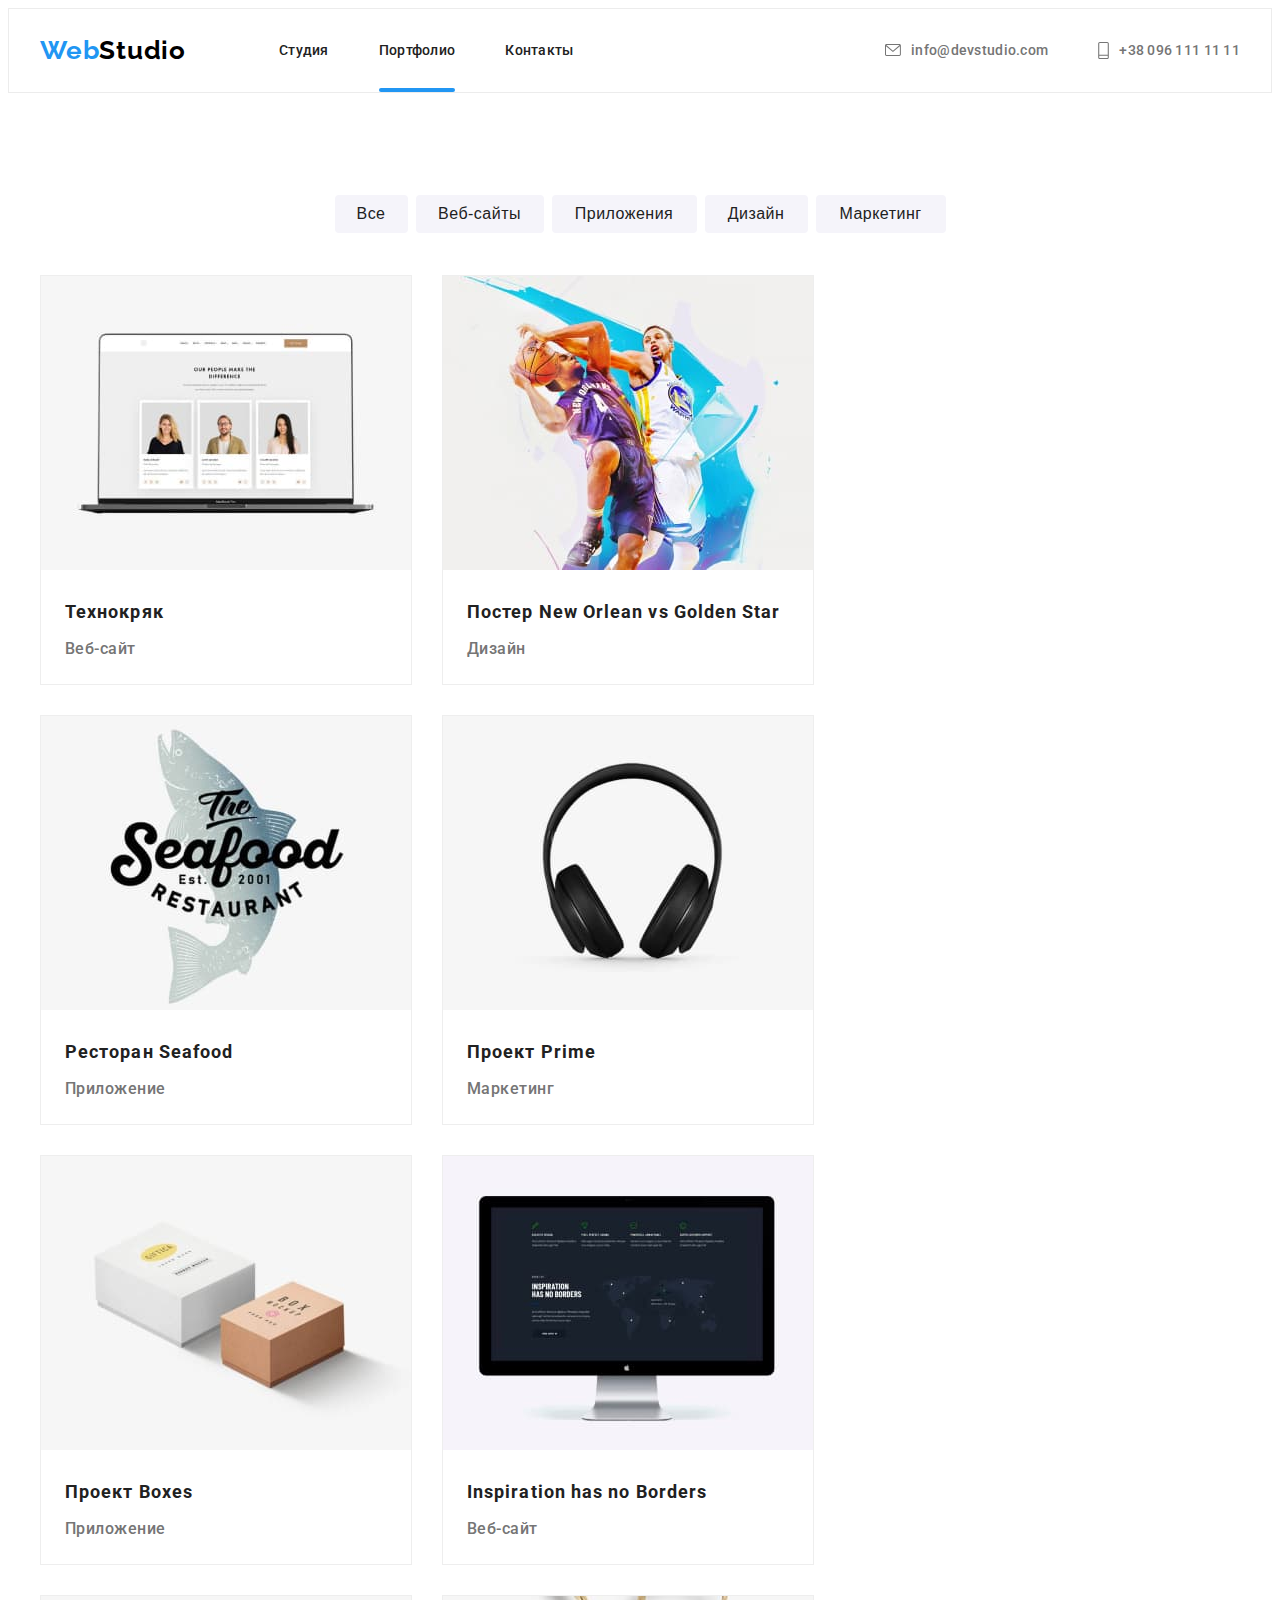
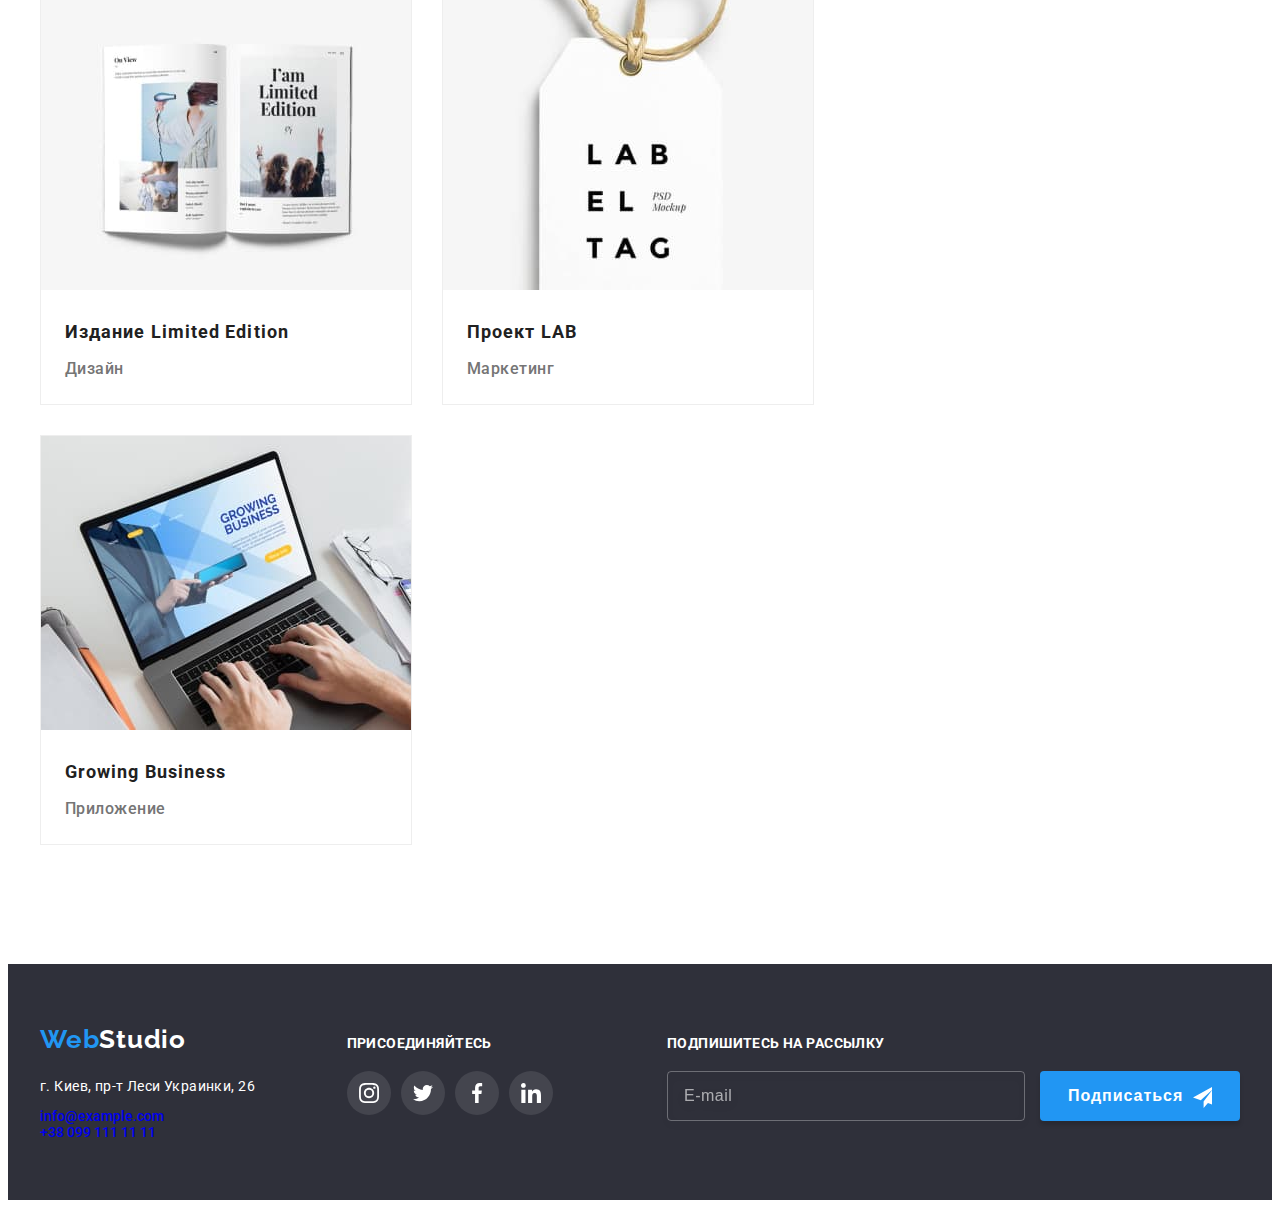
==== portfolio.html @ 8c7e330e "hhh" ====
<!DOCTYPE html>
<html lang="ru">
    <head>
        <meta charset="UTF-8">
        <meta name="viewport" content="width=device-width, initial-scale=1.0">
        <title>Портфолио</title>
        <link 
            rel="stylesheet" 
            href="https://cdnjs.cloudflare.com/ajax/libs/modern-normalize/1.0.0/modern-normalize.min.css" 
            integrity="sha512-ISS7cAi1PEhQ8jnbJpJZMd29NlhNj4AWYyLOSp2CE/CsHxTCu+r+t0D2yoJudVrd0/8fTVPUVDzY5Tvli75u/g==" 
            crossorigin="anonymous" 
        />
        <link 
            href="https://fonts.googleapis.com/css2?family=Raleway:wght@700&family=Roboto:wght@400;500;700;900&display=swap" 
            rel="stylesheet"
        />  
        <link rel="stylesheet" href="./css/main.min.css"/>
    </head>
    <body>
        
    <!-- site header -->
    <header class="header header-portfolio">
        <div class="container">
            <a class="webstudio-logo-header" href="#"
                >Web<span class="webstudio-black">Studio</span></a
            >
            <nav class="menu">
                <ul class="list-studio-menu list-no-style">
                    <li>
                        <a  href="./index.html"
                            >Студия</a
                        >
                        
                    </li>
                    <li>
                        <a class="link-portfolio" href="./portfolio.html"
                            >Портфолио</a
                        >
                    </li>
                    <li>
                        <a href="#"
                            >Контакты</a
                        >
                    </li>
                </ul>
            </nav>
            <ul class="list-studio-contacts list-no-style">
                <li class="studio-contacts-item">
                    <a 
                        class="studio-contacts-link contacts-mail" 
                        href="malito:info@devstudio.com"
                    >
                        <svg class="studio-contacts-icon-mail">
                            <use href="./images/sprite.svg#mail"></use>
                        </svg>
                        info@devstudio.com</a
                    >
                </li>
                <li class="studio-contacts-item">
                    <a 
                        class="studio-contacts-link contacts-phone" 
                        href="tel:+380961111111"
                    >
                        <svg class="studio-contacts-icon-phone">
                            <use href="./images/sprite.svg#phone"></use>
                        </svg>
                        +38 096 111 11 11</a
                    >
                </li>
            </ul>
    </div>
    </header>
        <!-- portfolio-->
    <main class="portfolio">
        <div class="container">
        <!-- button -->
            <section class="btn-portfolio">
                <ul class="list-no-style">
                    <li>
                        <button 
                            class="btn-menu btn-menu-all"  
                            type="button"
                        > 
                            Все
                        </button>
                    </li>
                    <li>
                        <button 
                            class="btn-menu btn-menu-site"  
                            type="button"
                        >  
                            Веб-сайты
                        </button>
                    </li>
                    <li>
                        <button 
                            class="btn-menu btn-menu-app"  
                            type="button"
                        >
                            Приложения
                        </button>
                    </li>
                    <li>
                        <button 
                            class="btn-menu btn-menu-design"  
                            type="button"
                        >
                            Дизайн
                        </button>
                    </li>
                    <li>
                        <button 
                            class="btn-menu btn-menu-marketing"  
                            type="button"
                        >
                            Маркетинг
                        </button>
                    </li>
                </ul>
            </section>
        <!-- / button  -->
        <!-- menu -->
            <section class="menu-portfolio">
            <div class="container-card ">
                <ul class="menu-list-portfolio list-no-style">
                    <li class="box-portfolio">
                        <a class="box-portfolio-link" href="#">
                            <div class="portfolio-thumb">
                                <img 
                                    src="./images/images-page-2/technokryak.jpg" 
                                    alt="Технокряк"
                                    width="370"
                                    height="294"
                                />
                                <div class="portfolio-info-thumb">
                                    <p>
                                    Технокряк это современная площадка распространения 
                                    коронавируса. Компании используют эту платформу 
                                    для цифрового шпионажа и атак на защищённые сервера 
                                    конкурентов.
                                    </p>
                                </div>
                            </div>
                            <div class="portfolio-text-card">
                                <h2>Технокряк</h2> 
                                <p>Веб-сайт</p>
                            </div>
                        </a>
                    </li>
                    <li class="box-portfolio">
                        <a class="box-portfolio-link" href="#">
                            <div class="portfolio-thumb">
                                <img 
                                    src="./images/images-page-2/Постер-New-Orlean-vs-Golden-Star.jpg" 
                                    alt="Постер New Orlean vs Golden Star"
                                    width="370"
                                    height="294"
                                />
                                <div class="portfolio-info-thumb">
                                    Технокряк это современная площадка распространения 
                                    коронавируса. Компании используют эту платформу 
                                    для цифрового шпионажа и атак на защищённые сервера 
                                    конкурентов.
                                </div>
                            </div>
                            <div class="portfolio-text-card">
                                    <h2>Постер New Orlean vs Golden Star</h2> 
                                    <p>Дизайн</p>
                            </div>
                        </a>
                    </li>
                    <li class="box-portfolio">
                        <a class="box-portfolio-link" href="#">
                            <div class="portfolio-thumb">
                                <img 
                                    src="./images/images-page-2/Ресторан-Seafood.jpg" 
                                    alt="Ресторан Seafood"
                                    width="370"
                                    height="294"
                                />
                                <div class="portfolio-info-thumb">
                                    Технокряк это современная площадка распространения 
                                    коронавируса. Компании используют эту платформу 
                                    для цифрового шпионажа и атак на защищённые сервера 
                                    конкурентов.
                                </div>
                            </div>       
                            <div class="portfolio-text-card">
                                <h2>Ресторан Seafood</h2>    
                                <p>Приложение</p>
                            </div>
                        </a>
                    </li>
                    <li class="box-portfolio">
                        <a class="box-portfolio-link" href="#">
                            <div class="portfolio-thumb">
                                <img 
                                    src="./images/images-page-2/Проект-Prime.jpg" 
                                    alt="Проект Prime"
                                    width="370"
                                    height="294"
                                />
                                <div class="portfolio-info-thumb">
                                    Технокряк это современная площадка распространения 
                                    коронавируса. Компании используют эту платформу 
                                    для цифрового шпионажа и атак на защищённые сервера 
                                    конкурентов.
                                </div>
                            </div>
                            <div class="portfolio-text-card">
                                <h2>Проект Prime</h2>    
                                <p>Маркетинг</p>
                            </div>
                        </a>
                    </li>
                    <li class="box-portfolio">
                        <a class="box-portfolio-link" href="#">
                            <div class="portfolio-thumb">
                                <img 
                                    src="./images/images-page-2/Проект-Boxes.jpg" 
                                    alt="Проект Boxes"
                                    width="370"
                                    height="294"
                                />
                                <div class="portfolio-info-thumb">
                                    Технокряк это современная площадка распространения 
                                    коронавируса. Компании используют эту платформу 
                                    для цифрового шпионажа и атак на защищённые сервера 
                                    конкурентов.
                                </div>
                            </div>
                            <div class="portfolio-text-card">
                                <h2>Проект Boxes</h2>   
                                <p>Приложение</p>
                            </div>
                        </a>
                    </li>
                    <li class="box-portfolio">
                        <a class="box-portfolio-link" href="#">
                            <div class="portfolio-thumb">
                                <img 
                                    src="./images/images-page-2/Inspiration-has-no-Borders.jpg" 
                                    alt="Inspiration has no Borders"
                                    width="370"
                                    height="294"
                                />
                                <div class="portfolio-info-thumb">
                                    Технокряк это современная площадка распространения 
                                    коронавируса. Компании используют эту платформу 
                                    для цифрового шпионажа и атак на защищённые сервера 
                                    конкурентов.
                                </div>
                            </div>
                            <div class="portfolio-text-card">
                                <h2>Inspiration has no Borders</h2>  
                                <p>Веб-сайт</p>
                            </div>
                        </a>
                    </li>
                    <li class="box-portfolio">
                        <a class="box-portfolio-link" href="#">
                            <div class="portfolio-thumb">
                                <img 
                                    src="./images/images-page-2/Издание-Limited-Edition.jpg" 
                                    alt="Издание Limited Edition"
                                    width="370"
                                    height="294"
                                />
                                <div class="portfolio-info-thumb">
                                    Технокряк это современная площадка распространения 
                                    коронавируса. Компании используют эту платформу 
                                    для цифрового шпионажа и атак на защищённые сервера 
                                    конкурентов.
                                </div>
                            </div>
                            <div class="portfolio-text-card">
                                <h2>Издание Limited Edition</h2>   
                                <p>Дизайн</p>
                            </div>
                        </a>
                    </li>
                    <li class="box-portfolio">
                        <a class="box-portfolio-link" href="#">
                            <div class="portfolio-thumb">
                                <img 
                                    src="./images/images-page-2/Проект-LAB.jpg" 
                                    alt="Проект LAB"
                                    width="370"
                                    height="294"
                                />
                                <div class="portfolio-info-thumb">
                                    Технокряк это современная площадка распространения 
                                    коронавируса. Компании используют эту платформу 
                                    для цифрового шпионажа и атак на защищённые сервера 
                                    конкурентов.
                                </div>
                            </div>
                            <div class="portfolio-text-card">
                                <h2>Проект LAB</h2>    
                                <p>Маркетинг</p>
                            </div>
                        </a>
                    </li>
                    <li class="box-portfolio">
                        <a class="box-portfolio-link" href="#">
                            <div class="portfolio-thumb">
                                <img 
                                    src="./images/images-page-2/Growing-Business.jpg" 
                                    alt="Growing Business"
                                    width="370"
                                    height="294"
                                />
                                <div class="portfolio-info-thumb">
                                    Технокряк это современная площадка распространения 
                                    коронавируса. Компании используют эту платформу 
                                    для цифрового шпионажа и атак на защищённые сервера 
                                    конкурентов.
                                </div>
                            </div>
                            <div class="portfolio-text-card">
                                <h2>Growing Business</h2>     
                                <p>Приложение</p>
                            </div>
                        </a>
                    </li>
                </ul>
            </div>
            </section>
             <!-- / menu -->
        </div>
    </main>


 <!-- footer -->
 <footer class="footer">
    <div class="container">
        <div class="footer-contacts">
            <div class="logo">
                <a href="#" class="webstudio-logo-footer"
                >Web<span class="webstudio-white">Studio</span></a
                >
            </div>
            <div class="add">
                <address class="address"> 
                    г. Киев, пр-т Леси Украинки, 26
                </address>
                <ul class="footer-list-contacts list-no-style">
                    <li>
                        <a href="malito:info@example.com"
                        >info@example.com</a
                        >
                    </li>
                    <li>
                        <a href="tel:+380991111111"
                        > +38 099 111 11 11</a
                        >
                    </li>
                </ul> 
            </div>
        </div>
        <div class="footer-connect">
                <h3>присоединяйтесь</h3>
            <ul class="footer-list-icons list-no-style">
                <li>
                    <a  href="" 
                        class="footer-item-icon" 
                        aria-label="icon-instagram"
                    >
                        <svg class="footer-icon icon-instagram">
                            <use href="./images/sprite.svg#instagram"></use>
                        </svg>
                    </a>
                </li>
                <li>
                    <a 
                        href="" 
                        class="footer-item-icon" 
                        aria-label="icon-twitter">
                        <svg class="footer-icon icon-twitter"> 
                            <use href="./images/sprite.svg#twitter"></use>
                        </svg>
                    </a>
                </li>
                <li>
                    <a  href="" 
                        class="footer-item-icon" 
                        aria-label="icon-facebook">
                        <svg class="footer-icon icon-facebook">
                            <use href="./images/sprite.svg#facebook"></use>
                        </svg>
                    </a>
                </li>
                <li>
                    <a  href="" 
                        class="footer-item-icon" 
                        aria-label="icon-linkedin">
                        <svg class="footer-icon icon-linkedin">
                            <use href="./images/sprite.svg#linkedin"></use>
                        </svg>
                    </a>
                </li>
            </ul>
        </div>
        <div class="footer-follow">
            <h3>Подпишитесь на рассылку</h3>
            <div class="footer-follow-form">
                <form class="follow-form">
                    <input type="text" name="follow" id="follow" placeholder="E-mail">
                    <label for="follow"></label>
                    <button type="submit">Подписаться
                            <svg class="button-icon">
                                <use href="./images/sprite_modal.svg#send">
                                </use>
                            </svg>
                    </button>
                </form>
            </div>
        </div>
    </div>
</footer>
<!-- /footer -->
    </body>
</html>
---- css/main.min.css ----
body{font-family:"Roboto", sans-serif;font-weight:500;font-style:normal;font-size:14px;box-sizing:border-box}.list-no-style{list-style:none;margin:0;padding:0}a{display:block;text-decoration:none}.container{width:1200px;padding:0 15px;margin:0 auto}img{display:block;max-width:100%;height:auto}.svg-icon{width:20px;height:20px}.backdrop{position:fixed;top:0;left:0;width:100%;height:100%;background-color:rgba(0,0,0,0.2);opacity:1;transition:opacity 250ms cubic-bezier(0.4, 0, 0.2, 1)}.backdrop .modal{position:absolute;top:50%;left:50%;transform:translate(-50%, -50%) scale(1);min-width:528px;min-height:581px;background:#fff;box-shadow:0px 1px 3px rgba(0,0,0,0.12),0px 1px 1px rgba(0,0,0,0.14),0px 2px 1px rgba(0,0,0,0.2);border-radius:4px;transition:scale 250ms cubic-bezier(0.4, 0, 0.2, 1);padding:40px}.backdrop.is-hidden{opacity:0;pointer-events:none}.backdrop.is-hidden .modal{transform:translate(-50%, -50%) scale(0.9)}.backdrop h3{font-family:Roboto;font-weight:bold;font-size:20px;line-height:1.15;text-align:center;letter-spacing:0.03em;color:#212121;margin:0;margin-bottom:20px}.form{display:flex;flex-direction:column;width:448px;margin:0 auto}.form input:not([type="checkbox"]){display:block;margin:0;padding:0;margin-top:4px;height:40px;width:100%;border:1px solid rgba(33,33,33,0.2);border-radius:4px;cursor:pointer;padding-left:42px}.form label{font-weight:normal;font-size:12px;line-height:1.167;letter-spacing:0.01em;color:#757575}.form .form-label{margin-bottom:10px}.form .form-label svg{position:absolute;top:50%;left:15px;transform:translateY(-50%);width:18px;height:18px}.form .form-label .form-input-wrapper{display:block;position:relative}.form .form-label .form-input-wrapper:focus-within>.form-icon{fill:#2196f3;transition:250ms cubic-bezier(0.4, 0, 0.2, 1)}.form .form-label .form-input-wrapper:focus-within>.form-input{border:1px solid #2196f3;outline:none;transition:250ms cubic-bezier(0.4, 0, 0.2, 1)}.form .form-textarea{margin-bottom:20px}.form .form-textarea textarea{display:block;margin:0;padding:0;margin-top:4px;height:120px;width:100%;border:1px solid rgba(33,33,33,0.2);border-radius:4px;resize:none;padding:12px 16px}.form-label-checkbox{display:inline-flex;align-items:center;align-self:center;margin-bottom:30px}.form-label-checkbox .form-input-checkbox{position:absolute;width:1px;height:1px;margin:-1px;border:0;padding:0;clip:rect(0 0 0 0);overflow:hidden}.form-label-checkbox .form-input-checkbox:checked+.form-icon-checkbox{background-color:#2196f3;background-image:url(../images/modal-form-icon-check.svg);background-origin:border-box}.form-label-checkbox .form-icon-checkbox{display:block;width:16px;height:15px;border:2px solid #212121;border-radius:4px;margin-right:9px}.form-label-checkbox .form-input-checkbox:focus+.form-icon-checkbox{border-color:#2196f3}.form-label-checkbox .form-text-checkbox{display:flex;font-weight:normal;font-size:14px;line-height:1.714;letter-spacing:0.03em;color:#757575;margin:0}.form-label-checkbox .form-text-checkbox a{color:#2196f3;text-decoration:underline;margin-left:9px}.btn-close-modal{position:absolute;right:0;top:0;display:flex;justify-content:center;align-items:center;border-radius:50%;background-color:#fff;border:1px solid rgba(0,0,0,0.1);box-sizing:border-box;width:30px;height:30px;margin-top:8px;margin-right:8px;cursor:pointer}.btn-close-modal:hover,.btn-close-modal:focus,.btn-close-modal:active{fill:#2196f3;transition:250ms cubic-bezier(0.4, 0, 0.2, 1)}.btn-close-modal svg{width:11px;height:11px}.btn-submit-modal{align-self:center;width:200px;height:50px;background:#2196f3;box-shadow:0px 4px 4px rgba(0,0,0,0.15);border-radius:4px;cursor:pointer;font-weight:bold;font-size:16px;line-height:1.875;letter-spacing:0.06em;color:#fff;border:none;outline:none}header{background-color:#fff}header .container{display:flex;align-items:center}header .webstudio-logo-header{font-family:Raleway;font-style:normal;font-weight:bold;font-size:26px;line-height:1.192;letter-spacing:0.03em;color:#2196f3;margin-right:93px;padding:0}header .menu{display:flex;align-items:center}header .menu .list-studio-menu{display:flex}header .menu .list-studio-menu li:not(:last-child){margin-right:50px}header .menu .list-studio-menu .link-studio{position:relative}header .menu .list-studio-menu .link-studio::after{content:"";display:block;position:absolute;bottom:0;left:0;width:100%;height:4px;background:#2196f3;border-radius:2px}header .menu .list-studio-menu .link-studio:visited{color:#2196f3}header a{padding-top:32px;padding-bottom:32px;line-height:1.333;letter-spacing:0.02em;color:#212121;transition:250ms cubic-bezier(0.4, 0, 0.2, 1)}header a:hover,header a:active,header a:focus{color:#2196f3}.list-studio-contacts{display:flex;margin-left:auto}.list-studio-contacts .studio-contacts-item{display:flex;justify-content:center;align-items:center;margin:0 auto}.list-studio-contacts a{display:flex;align-items:center;line-height:1.143;letter-spacing:0.02em;color:#757575}.list-studio-contacts a.contacts-mail{margin-right:50px}.list-studio-contacts a:hover svg,.list-studio-contacts a:focus svg{fill:#2196f3;transition:250ms cubic-bezier(0.4, 0, 0.2, 1)}.list-studio-contacts a .studio-contacts-icon-mail{width:16px;height:12px;margin-right:10px;fill:#757575}.list-studio-contacts a .studio-contacts-icon-phone{width:11px;height:17px;margin-right:10px;fill:#757575}.webstudio-black{color:#000}.hero{margin:0 auto;background-color:#2f303a;padding-top:200px;padding-bottom:200px;border:1px solid #000000;box-shadow:0px 4px 4px rgba(0,0,0,0.25)}.hero .hero-box{margin:0 auto;width:696px}.hero .hero-box .hero-heading{margin:0;font-weight:900;font-size:44px;line-height:1.364;text-align:center;letter-spacing:0.06em;text-transform:uppercase;color:#fff;margin:0 auto}.hero .hero-btn{display:flex;margin:0 auto;padding-top:30px}.hero .hero-btn .hero-button{font-weight:bold;font-size:16px;line-height:1.875;letter-spacing:0.06em;align-items:center;text-align:center;background-color:#2196f3;color:#fff;cursor:pointer;border-radius:4px;min-width:200px;min-height:50px;padding:10px 32px;margin:0 auto;display:flex}.overlay{content:"";max-width:1600px;margin-left:auto;margin-right:auto;background-image:linear-gradient(to right, rgba(47,48,58,0.4), rgba(47,48,58,0.4)),url("../images/Overlay.jpg");background-repeat:no-repeat;background-size:cover;background-position:center}.advantage .advantage-list{display:flex;padding:0;margin:0;justify-content:space-between;padding-top:94px;padding-bottom:94px}.advantage .advantage-list li:not(:last-child){margin-right:30px}.advantage .advantage-list .advantage-icon-list{display:inline-flex;align-items:center;width:270px;height:120px;background:#f5f4fa;border-radius:4px;margin-bottom:30px}.advantage .advantage-list .advantage-icon{width:70px;height:70px;margin:0 auto}.advantage .advantage-list .advantage-heading{font-weight:bold;line-height:1.143;letter-spacing:0.03em;text-transform:uppercase;color:#212121;width:270px;min-height:16px;margin:0;margin-bottom:10px}.advantage .advantage-list .advantage-text{font-weight:normal;line-height:1.714;letter-spacing:0.03em;color:#757575;width:270px;min-height:75px;margin:0}.activities{padding-bottom:94px}.activities .activities-heading{font-weight:bold;font-size:36px;line-height:1.167;text-align:center;letter-spacing:0.03em;color:#212121;margin-bottom:50px;margin-top:0}.activities ul{display:flex;justify-content:space-between}.activities ul .activities-thumb{position:relative}.activities ul .activities-thumb .activities-thumb-text{display:flex;align-items:center;justify-content:center;width:370px;height:70px;background:rgba(47,48,58,0.8);font-weight:bold;font-size:14px;line-height:1.143;text-align:center;letter-spacing:0.03em;text-transform:uppercase;color:#fff;position:absolute;bottom:0}.team{display:flex;margin:0 auto;background-color:#f5f4fa;padding-top:94px;padding-bottom:94px}.team .heading-team{margin:0;font-weight:bold;font-size:36px;line-height:1.167;text-align:center;letter-spacing:0.03em;color:#212121;margin-bottom:50px}.team .team-list{display:flex;justify-content:space-between}.team .team-list .box-team-card{background-color:#fff;box-shadow:0px 1px 3px rgba(0,0,0,0.12),0px 1px 1px rgba(0,0,0,0.14),0px 2px 1px rgba(0,0,0,0.2);border-radius:0px 0px 4px 4px}.team .team-list .team-text-card{padding:30px;font-size:16px;line-height:1.186;text-align:center;letter-spacing:0.03em}.team .team-list .team-text-card h3{margin:0;color:#212121}.team .team-list .team-text-card p{margin:0;font-weight:normal;color:#757575;margin-top:10px}.team .team-list .team-text-card .team-list-icon{display:flex;justify-content:space-between}.team .team-list .team-text-card .team-list-icon .team-list-link{display:flex;justify-content:center;align-items:center;border-radius:50%;background-color:#fff;width:44px;height:44px;margin-top:16px}.team .team-list .team-text-card .team-list-icon .team-list-link svg{fill:#afb1b8}.team .team-list .team-text-card .team-list-icon .team-list-link:hover,.team .team-list .team-text-card .team-list-icon .team-list-link:focus{background-color:#2196f3;transition:250ms cubic-bezier(0.4, 0, 0.2, 1)}.team .team-list .team-text-card .team-list-icon .team-list-link:hover svg,.team .team-list .team-text-card .team-list-icon .team-list-link:focus svg{fill:#fff;transition:250ms cubic-bezier(0.4, 0, 0.2, 1)}.clients{padding-bottom:94px}.clients .clients-heading{font-family:Roboto;font-weight:bold;font-size:36px;line-height:1.167;text-align:center;letter-spacing:0.03em;color:#212121;margin:0;padding-top:94px;margin-bottom:50px}.clients ul{display:flex;justify-content:space-between}.clients ul li:not(:last-child){margin-right:30px}.clients-item-logos{display:flex;justify-content:center;align-items:center;width:170px;height:90px;border:1px solid #afb1b8;box-sizing:border-box;border-radius:4px;margin:0 auto;fill:#afb1b8}.clients-item-logos:hover,.clients-item-logos:focus{border:1px solid #2196f3;fill:#2196f3;transition:250ms cubic-bezier(0.4, 0, 0.2, 1)}.clients-item-logos .clients-logo-1{width:44px;height:49px}.clients-item-logos .clients-logo-2{width:40px;height:52px}.clients-item-logos .clients-logo-3{width:41px;height:43px}.clients-item-logos .clients-logo-4{width:80px;height:42px}.clients-item-logos .clients-logo-5{width:59px;height:47px}.clients-item-logos .clients-logo-6{width:88px;height:45px}.footer{display:flex;margin:0 auto;align-items:center;background-color:#2f303a;padding-top:60px;padding-bottom:60px}.footer .container{display:flex;align-items:baseline;justify-content:space-between}.footer h3{font-family:Roboto;font-weight:bold;font-size:14px;line-height:1.143;letter-spacing:0.03em;text-transform:uppercase;color:#fff;margin:0}.footer-contacts{margin-right:70px}.footer-contacts .logo{margin-bottom:20px}.footer-contacts .logo a.webstudio-logo-footer{font-family:Raleway;font-weight:bold;font-size:26px;line-height:1.192;letter-spacing:0.03em;color:#2196f3;width:145px;min-height:31px}.footer-contacts .logo .webstudio-white{color:#fff}.footer-contacts .footer-item-contacts li:not(:last-child){margin-bottom:9px}.footer-contacts .footer-item-contacts a{font-weight:normal;line-height:1.714;letter-spacing:0.03em;color:rgba(255,255,255,0.6)}.footer-contacts .footer-item-contacts a:hover,.footer-contacts .footer-item-contacts a:active,.footer-contacts .footer-item-contacts a:focus{color:#2196f3;transition:250ms cubic-bezier(0.4, 0, 0.2, 1)}.footer-contacts .address{font-style:normal;font-weight:normal;line-height:1.714;letter-spacing:0.03em;color:#fff;margin-bottom:9px}.footer-list-icons{display:flex;justify-content:space-between;width:206px;margin:0}.footer-list-icons .footer-item-icon{display:flex;justify-content:center;align-items:center;border-radius:50%;background-color:rgba(255,255,255,0.1);width:44px;height:44px;margin-top:20px}.footer-list-icons .footer-item-icon:hover,.footer-list-icons .footer-item-icon:focus{background-color:#2196f3;transition:250ms cubic-bezier(0.4, 0, 0.2, 1)}.footer-list-icons .footer-item-icon .footer-icon{fill:#fff;width:20px;height:20px}.footer-follow{margin-left:93px;justify-content:flex-end}.follow-form{margin-top:20px}.follow-form input{width:358px;height:50px;border:1px solid rgba(255,255,255,0.3);box-sizing:border-box;filter:drop-shadow(0px 4px 4px rgba(0,0,0,0.15));border-radius:4px;background-color:inherit;color:rgba(255,255,255,0.6);padding-left:16px;margin-right:12px}.follow-form input::placeholder{font-weight:normal;font-size:16px;line-height:1.25;display:flex;align-items:center;letter-spacing:0.03em;color:rgba(255,255,255,0.6)}.follow-form button{display:inline-flex;align-items:center;padding:10px 28px;width:200px;height:50px;background:#2196f3;box-shadow:0px 4px 4px rgba(0,0,0,0.15);border-radius:4px;cursor:pointer;font-weight:bold;font-size:16px;line-height:1.875;letter-spacing:0.06em;color:#fff;border:none;outline:none}.follow-form button .button-icon{display:block;width:24px;height:24px;margin-left:10px;background-image:url(../images/footer-button-send.svg)}.header-portfolio{border:1px solid #ececec}.header-portfolio .link-portfolio{position:relative}.header-portfolio .link-portfolio::after{content:"";display:block;position:absolute;bottom:0;left:0;width:100%;height:4px;background:#2196f3;border-radius:2px}.portfolio{display:flex;margin:0 auto;margin-top:94px}.btn-portfolio{display:flex;align-items:center;margin:0 auto;width:611px;height:54px}.btn-portfolio ul{display:flex;margin:0 auto;justify-content:space-between;align-items:flex-start}.btn-portfolio li{padding-right:8px}.btn-portfolio li .btn-menu{background:#f5f4fa;font-size:16px;line-height:1.625;text-align:center;letter-spacing:0.03em;color:#212121;cursor:pointer;border-radius:4px;border:0px}.btn-portfolio li .btn-menu:hover,.btn-portfolio li .btn-menu:active,.btn-portfolio li .btn-menu:focus{color:#fff;background-color:#2196f3;box-shadow:0px 3px 1px rgba(0,0,0,0.1),0px 1px 2px rgba(0,0,0,0.08),0px 2px 2px rgba(0,0,0,0.12);transition:250ms cubic-bezier(0.4, 0, 0.2, 1)}.btn-portfolio li .btn-menu-all{width:73px;min-height:38px}.btn-portfolio li .btn-menu-site{width:128px;min-height:38px}.btn-portfolio li .btn-menu-app{width:145px;min-height:38px}.btn-portfolio li .btn-menu-design{width:103px;min-height:38px}.btn-portfolio li .btn-menu-marketing{width:130px;min-height:38px}.menu-portfolio{display:flex;align-items:center;margin:0 auto;margin-top:34px;margin-bottom:89px}.menu-portfolio .container-card{margin-left:0;margin-right:0}.menu-portfolio .container-card .menu-list-portfolio{display:flex;flex-wrap:wrap;margin-right:calc(-1 * $indent-portfolio);margin-bottom:calc(-1 * $indent-portfolio)}.menu-portfolio .container-card .menu-list-portfolio li{flex-basis:calc(100% / 3 - $indent-portfolio);margin-right:30px;margin-bottom:30px}.menu-portfolio .container-card .menu-list-portfolio .box-portfolio{background-color:#fff;border:1px solid #eee}.menu-portfolio .container-card .menu-list-portfolio .box-portfolio .box-portfolio-link:hover,.menu-portfolio .container-card .menu-list-portfolio .box-portfolio .box-portfolio-link:focus{box-sizing:border-box;box-shadow:0px 1px 1px rgba(0,0,0,0.12),0px 4px 4px rgba(0,0,0,0.06),1px 4px 6px rgba(0,0,0,0.16);transition:250ms cubic-bezier(0.4, 0, 0.2, 1)}.menu-portfolio .container-card .menu-list-portfolio .portfolio-text-card{padding-top:24px;padding-right:24px;padding-left:24px;padding-bottom:20px}.menu-portfolio .container-card .menu-list-portfolio .portfolio-text-card h2{font-weight:bold;font-size:18px;line-height:2;letter-spacing:0.06em;color:#212121;margin:0}.menu-portfolio .container-card .menu-list-portfolio .portfolio-text-card p{font-size:16px;line-height:1.875;letter-spacing:0.03em;color:#757575;margin:0;margin-top:4px}.portfolio-thumb{position:relative;overflow:hidden;transition:transform 250ms cubic-bezier(0.4, 0, 0.2, 1)}.portfolio-thumb .portfolio-info-thumb{display:inline-block;position:absolute;bottom:0;left:0;padding:63px 24px 63px 24px;width:100%;height:100%;background:rgba(33,150,243,0.9);font-weight:normal;font-size:18px;line-height:1.556;letter-spacing:0.03em;color:#fff;transform:translateY(100%);transition:transform 250ms cubic-bezier(0.4, 0, 0.2, 1)}.box-portfolio-link:hover .portfolio-info-thumb,.box-portfolio-link:focus .portfolio-info-thumb{transform:translateY(0);transition:transform 250ms cubic-bezier(0.4, 0, 0.2, 1)}.link-portfolio:visited{color:#2196f3}
/*# sourceMappingURL=main.min.css.map */
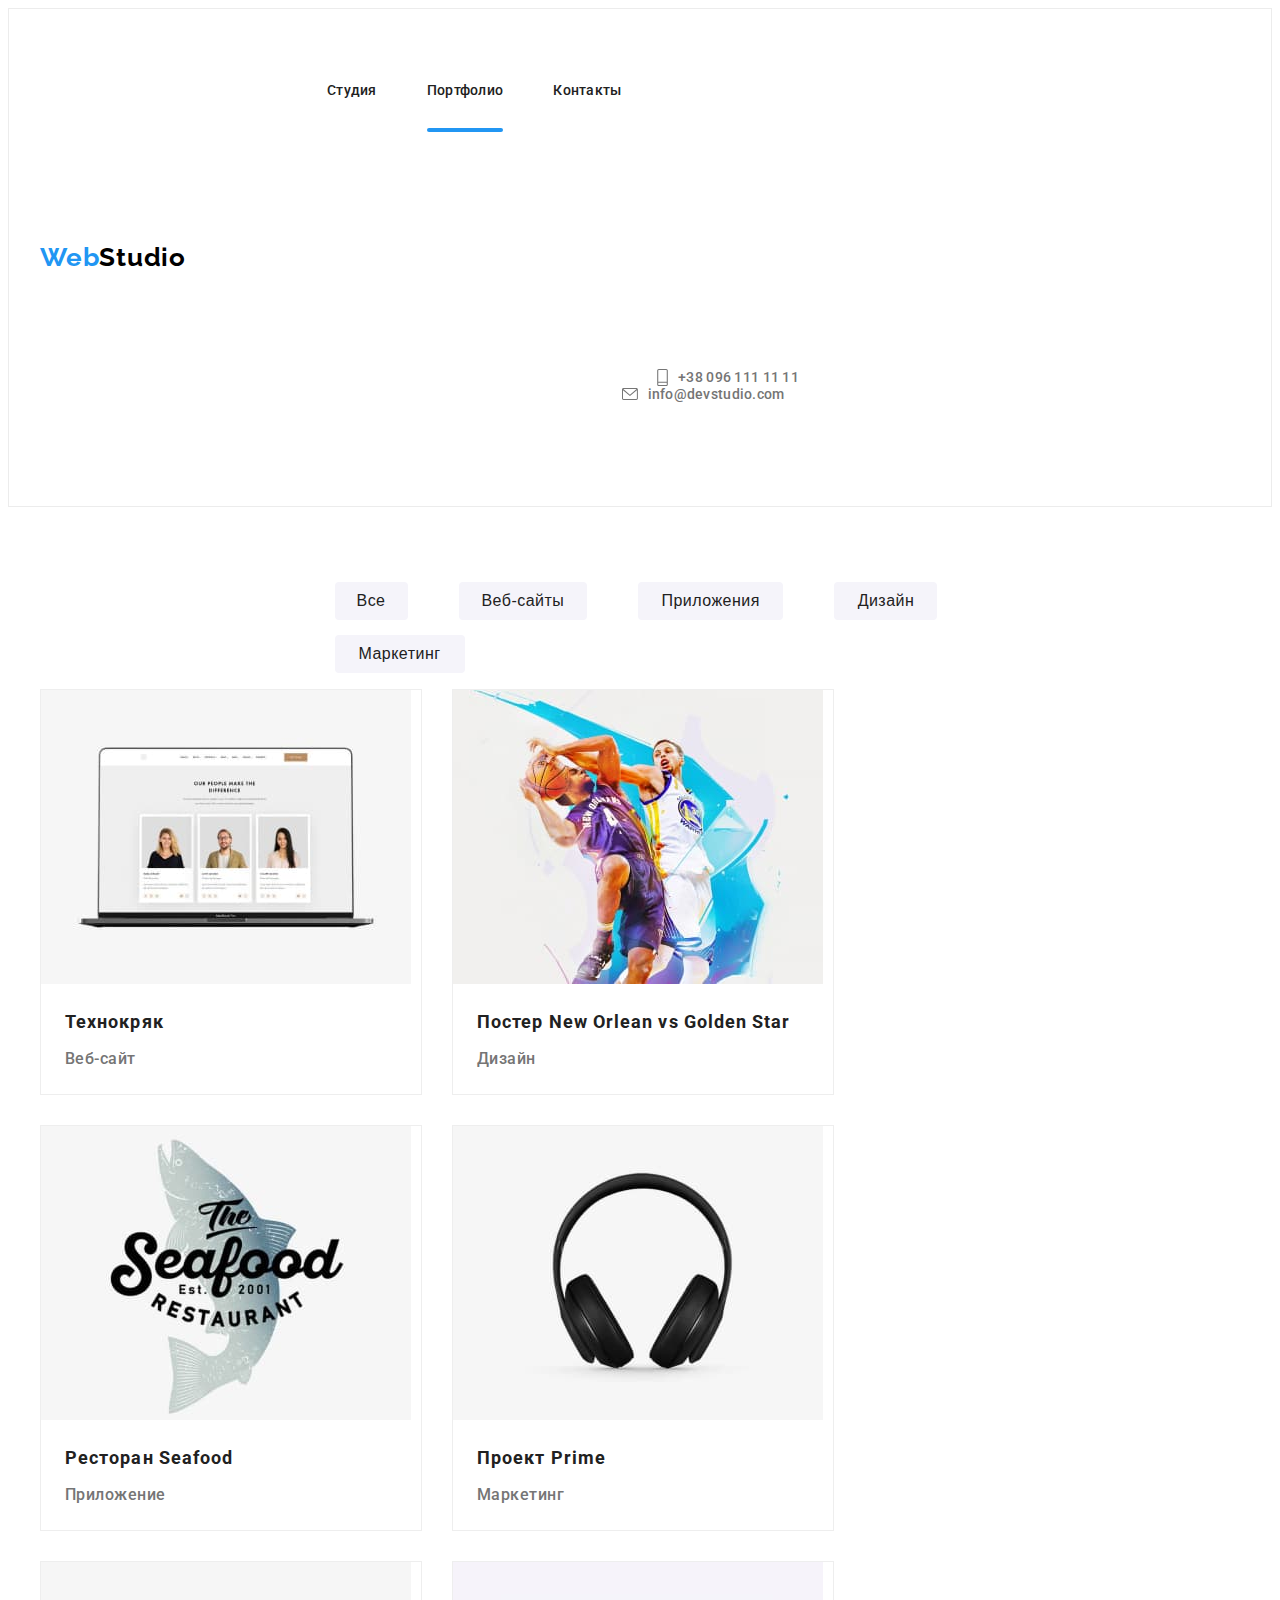
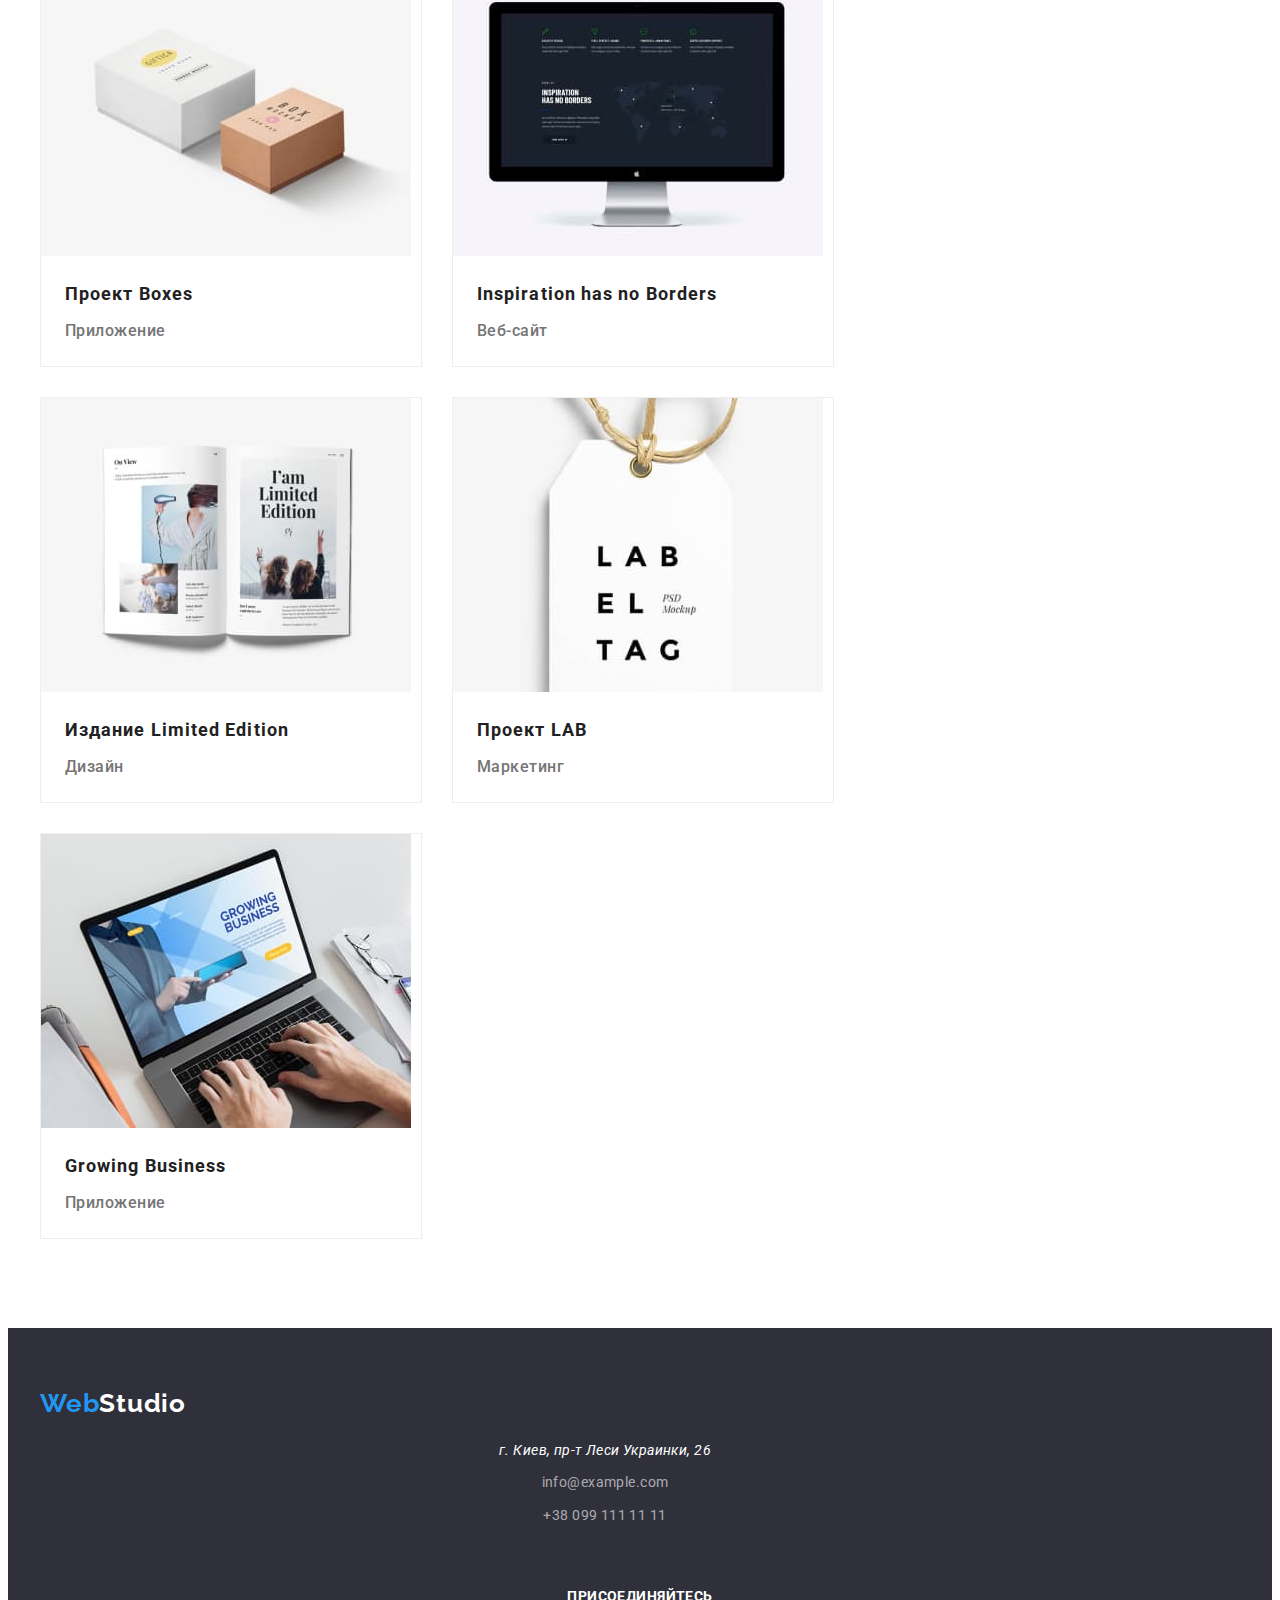
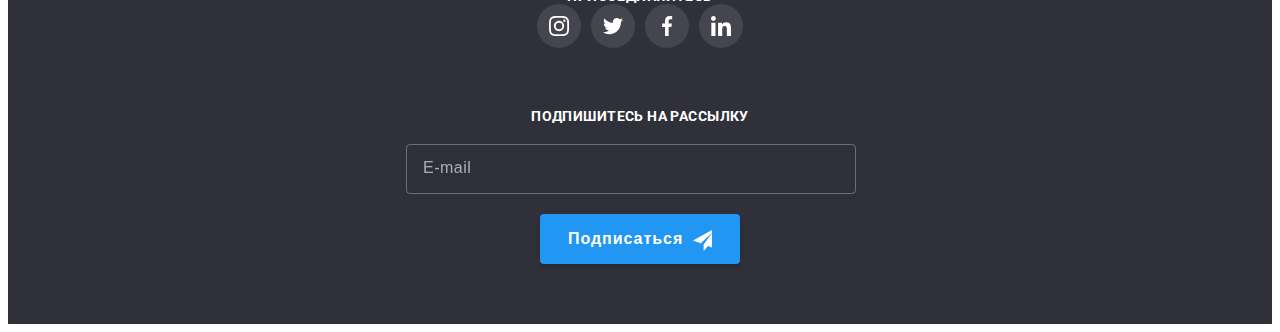
==== commit f86fb536: "create new section" ====
--- a/portfolio.html
+++ b/portfolio.html
@@ -21,54 +21,69 @@
     <!-- site header -->
     <header class="header header-portfolio">
         <div class="container">
-            <a class="webstudio-logo-header" href="#"
-                >Web<span class="webstudio-black">Studio</span></a
-            >
-            <nav class="menu">
-                <ul class="list-studio-menu list-no-style">
-                    <li>
-                        <a  href="./index.html"
-                            >Студия</a
-                        >
-                        
-                    </li>
-                    <li>
-                        <a class="link-portfolio" href="./portfolio.html"
-                            >Портфолио</a
-                        >
-                    </li>
-                    <li>
-                        <a href="#"
-                            >Контакты</a
-                        >
+            <a class="webstudio-logo-header" href="#">Web<span class="webstudio-black">Studio</span>
+            </a>
+            <button 
+                class="header-button" 
+                type="button" 
+                aria-expanded="false" 
+                aria-controls="header-menu" 
+                data-menu-button>
+                <svg aria-label="переключатель моюбильного меню">
+                    <use class="button-close-menu" href="./images/sprite-button-menu.svg#button-close-menu"></use>
+                    <use class="button-open-menu" href="./images/sprite-button-menu.svg#button-open-menu"></use>
+                </svg>
+            </button>
+            <div class="header-menu" id="header-menu" data-menu>
+                <nav class="menu">
+                    <ul class="list-studio-menu list-no-style">
+                        <li class="list-studio-item">
+                            <a  href="./index.html"
+                                >Студия</a
+                            >
+                        </li>
+                        <li class="list-studio-item">
+                            <a class="link-studio" href="./portfolio.html"
+                                >Портфолио</a
+                            >
+                        </li>
+                        <li class="list-studio-item">
+                            <a href="#">Контакты</a>
+                        </li>
+                    </ul>
+                </nav>
+                <ul class="list-studio-contacts list-no-style">
+                    <li class="studio-contacts-item">
+                        <a class="studio-contacts-link contacts-mail" href="malito:info@devstudio.com">
+                            <svg class="studio-contacts-icon-mail">
+                                <use href="./images/sprite.svg#mail"></use>
+                            </svg>
+                            info@devstudio.com</a>
+                    </li>
+                    <li class="studio-contacts-item">
+                        <a class="studio-contacts-link contacts-phone" href="tel:+380961111111">
+                            <svg class="studio-contacts-icon-phone">
+                                <use href="./images/sprite.svg#phone"></use>
+                            </svg>
+                            +38 096 111 11 11</a>
                     </li>
                 </ul>
-            </nav>
-            <ul class="list-studio-contacts list-no-style">
-                <li class="studio-contacts-item">
-                    <a 
-                        class="studio-contacts-link contacts-mail" 
-                        href="malito:info@devstudio.com"
-                    >
-                        <svg class="studio-contacts-icon-mail">
-                            <use href="./images/sprite.svg#mail"></use>
-                        </svg>
-                        info@devstudio.com</a
-                    >
-                </li>
-                <li class="studio-contacts-item">
-                    <a 
-                        class="studio-contacts-link contacts-phone" 
-                        href="tel:+380961111111"
-                    >
-                        <svg class="studio-contacts-icon-phone">
-                            <use href="./images/sprite.svg#phone"></use>
-                        </svg>
-                        +38 096 111 11 11</a
-                    >
-                </li>
-            </ul>
-    </div>
+                <ul class="header-social-links-list list-no-style">
+                    <li class="header-social-links-item">
+                        <a href="#">Instagram</a>
+                    </li>
+                    <li class="header-social-links-item">
+                        <a href="#">Twitter</a>
+                    </li>
+                    <li class="header-social-links-item">
+                        <a href="#">Facebook</a>
+                    </li>
+                    <li class="header-social-links-item">
+                        <a href="#">LinkedIn</a>
+                    </li>
+                </ul>
+            </div>
+        </div>
     </header>
         <!-- portfolio-->
     <main class="portfolio">
@@ -126,12 +141,22 @@
                     <li class="box-portfolio">
                         <a class="box-portfolio-link" href="#">
                             <div class="portfolio-thumb">
-                                <img 
-                                    src="./images/images-page-2/technokryak.jpg" 
+                                <picture>
+                                <source 
+                                    srcset="./images/images-page-2/technokryak-desktop-x1.jpg 1x,
+                                            ./images/images-page-2/technokryak-desktop-x2.jpg 2x"
+                                    media="(min-width: 1200px)">
+                                <source 
+                                    srcset="./images/images-page-2/technokryak-tablet-x1.jpg 1x,
+                                            ./images/images-page-2/technokryak-tablet-x2.jpg 2x"
+                                    media="(min-width: 768px)">
+                                <img 
+                                    srcset="./images/images-page-2/technokryak-mobile-x1.jpg 1x,
+                                            ./images/images-page-2/technokryak-mobile-x2.jpg 2x"
+                                    src="./images/images-page-2/technokryak-mobile-x1.jpg" 
                                     alt="Технокряк"
-                                    width="370"
-                                    height="294"
-                                />
+                                />
+                                </picture>
                                 <div class="portfolio-info-thumb">
                                     <p>
                                     Технокряк это современная площадка распространения 
@@ -150,12 +175,20 @@
                     <li class="box-portfolio">
                         <a class="box-portfolio-link" href="#">
                             <div class="portfolio-thumb">
-                                <img 
-                                    src="./images/images-page-2/Постер-New-Orlean-vs-Golden-Star.jpg" 
+                                <picture>
+                                <source srcset="./images/images-page-2/Постер-New-Orlean-vs-Golden-Star-desktop-x1.jpg 1x,
+                                            ./images/images-page-2/Постер-New-Orlean-vs-Golden-Star-desktop-x2.jpg 2x"
+                                        media="(min-width: 1200px)">
+                                <source srcset="./images/images-page-2/Постер-New-Orlean-vs-Golden-Star-tablet-x1.jpg 1x,
+                                            ./images/images-page-2/Постер-New-Orlean-vs-Golden-Star-tablet-x2.jpg 2x" 
+                                        media="(min-width: 768px)">
+                                <img 
+                                    srcset="./images/images-page-2/Постер-New-Orlean-vs-Golden-Star-mobile-x1.jpg 1x,
+                                            ./images/images-page-2/Постер-New-Orlean-vs-Golden-Star-mobile-x2.jpg 2x"
+                                    src="./images/images-page-2/Постер-New-Orlean-vs-Golden-Star-mobile-x1.jpg" 
                                     alt="Постер New Orlean vs Golden Star"
-                                    width="370"
-                                    height="294"
-                                />
+                                />
+                                </picture>
                                 <div class="portfolio-info-thumb">
                                     Технокряк это современная площадка распространения 
                                     коронавируса. Компании используют эту платформу 
@@ -172,12 +205,20 @@
                     <li class="box-portfolio">
                         <a class="box-portfolio-link" href="#">
                             <div class="portfolio-thumb">
-                                <img 
-                                    src="./images/images-page-2/Ресторан-Seafood.jpg" 
+                                <picture>
+                                    <source srcset="./images/images-page-2/Ресторан-Seafood-desktop-x1.jpg 1x, 
+                                                    ./images/images-page-2/Ресторан-Seafood-desktop-x2.jpg 2x"
+                                            media="(min-width: 1200px)">
+                                    <source srcset="./images/images-page-2/Ресторан-Seafood-tablet-x1.jpg 1x, 
+                                                    ./images/images-page-2/Ресторан-Seafood-tablet-x2.jpg 2x"
+                                            media="(min-width: 768px)">
+                                <img 
+                                    srcset="./images/images-page-2/Ресторан-Seafood-mobile-x1.jpg 1x, 
+                                            ./images/images-page-2/Ресторан-Seafood-mobile-x2.jpg 2x"
+                                    src="./images/images-page-2/Ресторан-Seafood-mobile-x1.jpg" 
                                     alt="Ресторан Seafood"
-                                    width="370"
-                                    height="294"
-                                />
+                                />
+                                </picture>
                                 <div class="portfolio-info-thumb">
                                     Технокряк это современная площадка распространения 
                                     коронавируса. Компании используют эту платформу 
@@ -194,12 +235,22 @@
                     <li class="box-portfolio">
                         <a class="box-portfolio-link" href="#">
                             <div class="portfolio-thumb">
-                                <img 
-                                    src="./images/images-page-2/Проект-Prime.jpg" 
+                                <picture>
+                                    <source 
+                                    srcset="/images/images-page-2/Проект-Prime-desktop-x1.jpg 1x, 
+                                            /images/images-page-2/Проект-Prime-desktop-x2.jpg 2x"
+                                    media="(min-width: 1200px)">
+                                    <source 
+                                    srcset="/images/images-page-2/Проект-Prime-tablet-x1.jpg 1x, 
+                                            /images/images-page-2/Проект-Prime-tablet-x2.jpg 2x"
+                                    media="(min-width: 768px)">
+                                <img 
+                                    srcset="/images/images-page-2/Проект-Prime-mobile-x1.jpg 1x, 
+                                            /images/images-page-2/Проект-Prime-mobile-x2.jpg 2x"
+                                    src="./images/images-page-2/Проект-Prime-mobile-x1.jpg" 
                                     alt="Проект Prime"
-                                    width="370"
-                                    height="294"
-                                />
+                                />
+                                </picture>
                                 <div class="portfolio-info-thumb">
                                     Технокряк это современная площадка распространения 
                                     коронавируса. Компании используют эту платформу 
@@ -216,12 +267,22 @@
                     <li class="box-portfolio">
                         <a class="box-portfolio-link" href="#">
                             <div class="portfolio-thumb">
-                                <img 
-                                    src="./images/images-page-2/Проект-Boxes.jpg" 
+                                <picture>
+                                <source 
+                                        srcset="./images/images-page-2/Проект-Boxes-desktop-x1.jpg 1x,
+                                                ./images/images-page-2/Проект-Boxes-desktop-x2.jpg 2x"
+                                        media="(min-width: 1200px)">
+                                <source 
+                                        srcset="./images/images-page-2/Проект-Boxes-tablet-x1.jpg 1x,
+                                                ./images/images-page-2/Проект-Boxes-tablet-x2.jpg 2x"
+                                        media="(min-width: 768px)">
+                                <img 
+                                    srcset="./images/images-page-2/Проект-Boxes-mobile-x1.jpg 1x,
+                                            ./images/images-page-2/Проект-Boxes-mobile-x2.jpg 2x"
+                                    src="./images/images-page-2/Проект-Boxes-mobile-x1.jpg" 
                                     alt="Проект Boxes"
-                                    width="370"
-                                    height="294"
-                                />
+                                />
+                                </picture>
                                 <div class="portfolio-info-thumb">
                                     Технокряк это современная площадка распространения 
                                     коронавируса. Компании используют эту платформу 
@@ -238,12 +299,22 @@
                     <li class="box-portfolio">
                         <a class="box-portfolio-link" href="#">
                             <div class="portfolio-thumb">
-                                <img 
-                                    src="./images/images-page-2/Inspiration-has-no-Borders.jpg" 
+                                <picture>
+                                    <source 
+                                    srcset="./images/images-page-2/Inspiration-has-no-Borders-desktop-x1.jpg 1x, 
+                                            ./images/images-page-2/Inspiration-has-no-Borders-desktop-x2.jpg 2x"
+                                    media="(min-width: 1200px)">
+                                    <source 
+                                    srcset="./images/images-page-2/Inspiration-has-no-Borders-tablet-x1.jpg 1x, 
+                                            ./images/images-page-2/Inspiration-has-no-Borders-tablet-x2.jpg 2x"
+                                    media="(min-width: 768px)">
+                                <img 
+                                    srcset="./images/images-page-2/Inspiration-has-no-Borders-mobile-x1.jpg 1x, 
+                                            ./images/images-page-2/Inspiration-has-no-Borders-mobile-x2.jpg 2x"
+                                    src="./images/images-page-2/Inspiration-has-no-Borders-mobile-x1.jpg" 
                                     alt="Inspiration has no Borders"
-                                    width="370"
-                                    height="294"
-                                />
+                                />
+                                </picture>
                                 <div class="portfolio-info-thumb">
                                     Технокряк это современная площадка распространения 
                                     коронавируса. Компании используют эту платформу 
@@ -260,12 +331,22 @@
                     <li class="box-portfolio">
                         <a class="box-portfolio-link" href="#">
                             <div class="portfolio-thumb">
-                                <img 
-                                    src="./images/images-page-2/Издание-Limited-Edition.jpg" 
+                                <picture>
+                                    <source 
+                                    srcset="./images/images-page-2/Издание-Limited-Edition-desktop-x1.jpg 1x, 
+                                            ./images/images-page-2/Издание-Limited-Edition-desktop-x2.jpg 2x"
+                                    media="(min-width: 1200px)">
+                                    <source 
+                                    srcset="./images/images-page-2/Издание-Limited-Edition-tablet-x1.jpg 1x, 
+                                            ./images/images-page-2/Издание-Limited-Edition-tablet-x2.jpg 2x"
+                                    media="(min-width: 768px)">
+                                <img 
+                                    srcset="./images/images-page-2/Издание-Limited-Edition-mobile-x1.jpg 1x, 
+                                            ./images/images-page-2/Издание-Limited-Edition-mobile-x2.jpg 2x"
+                                    src="./images/images-page-2/Издание-Limited-Edition-mobile-x1.jpg" 
                                     alt="Издание Limited Edition"
-                                    width="370"
-                                    height="294"
-                                />
+                                />
+                                </picture>
                                 <div class="portfolio-info-thumb">
                                     Технокряк это современная площадка распространения 
                                     коронавируса. Компании используют эту платформу 
@@ -282,12 +363,20 @@
                     <li class="box-portfolio">
                         <a class="box-portfolio-link" href="#">
                             <div class="portfolio-thumb">
-                                <img 
-                                    src="./images/images-page-2/Проект-LAB.jpg" 
+                                <picture>
+                                    <source srcset="./images/images-page-2/Проект-LAB-desktop-x1.jpg 1x, 
+                                                    ./images/images-page-2/Проект-LAB-desktop-x2.jpg 2x"
+                                            media="(min-width: 1200px)">
+                                    <source srcset="./images/images-page-2/Проект-LAB-tablet-x1.jpg 1x, 
+                                                    ./images/images-page-2/Проект-LAB-tablet-x2.jpg 2x"
+                                             media="(min-width: 768px)">
+                                <img 
+                                    srcset="./images/images-page-2/Проект-LAB-mobile-x1.jpg 1x, 
+                                            ./images/images-page-2/Проект-LAB-mobile-x2.jpg 2x"
+                                    src="./images/images-page-2/Проект-LAB-mobile-x1.jpg" 
                                     alt="Проект LAB"
-                                    width="370"
-                                    height="294"
-                                />
+                                />
+                                </picture>
                                 <div class="portfolio-info-thumb">
                                     Технокряк это современная площадка распространения 
                                     коронавируса. Компании используют эту платформу 
@@ -304,12 +393,22 @@
                     <li class="box-portfolio">
                         <a class="box-portfolio-link" href="#">
                             <div class="portfolio-thumb">
-                                <img 
-                                    src="./images/images-page-2/Growing-Business.jpg" 
+                                <picture>
+                                <source 
+                                    srcset="./images/images-page-2/Growing-Business-desktop-x1.jpg 1x, 
+                                                ./images/images-page-2/Growing-Business-desktop-x2.jpg 2x"
+                                    media="(min-width: 1200px)">
+                                <source 
+                                    srcset="./images/images-page-2/Growing-Business-tablet-x1.jpg 1x, 
+                                            ./images/images-page-2/Growing-Business-tablet-x2.jpg 2x"
+                                    media="(min-width: 768px)">
+                                <img 
+                                    srcset="./images/images-page-2/Growing-Business-mobile-x1.jpg 1x, 
+                                            ./images/images-page-2/Growing-Business-mobile-x2.jpg 2x"
+                                    src="./images/images-page-2/Growing-Business-mobile-x1.jpg" 
                                     alt="Growing Business"
-                                    width="370"
-                                    height="294"
-                                />
+                                />
+                                </picture>
                                 <div class="portfolio-info-thumb">
                                     Технокряк это современная площадка распространения 
                                     коронавируса. Компании используют эту платформу 
@@ -332,92 +431,92 @@
 
 
  <!-- footer -->
- <footer class="footer">
-    <div class="container">
-        <div class="footer-contacts">
-            <div class="logo">
-                <a href="#" class="webstudio-logo-footer"
-                >Web<span class="webstudio-white">Studio</span></a
-                >
+    <footer class="footer">
+        <div class="container">
+            <div class="footer-contacts">
+                <div class="logo">
+                    <a href="#" class="webstudio-logo-footer">Web<span class="webstudio-white">Studio</span></a>
+                </div>
+                <div class="footer-list-contacts">
+                    <address class="address">
+                        г. Киев, пр-т Леси Украинки, 26
+                    </address>
+                    <ul class="footer-item-contacts list-no-style">
+                        <li>
+                            <a href="malito:info@example.com">info@example.com</a>
+                        </li>
+                        <li>
+                            <a href="tel:+380991111111"> +38 099 111 11 11</a>
+                        </li>
+                    </ul>
+                </div>
             </div>
-            <div class="add">
-                <address class="address"> 
-                    г. Киев, пр-т Леси Украинки, 26
-                </address>
-                <ul class="footer-list-contacts list-no-style">
-                    <li>
-                        <a href="malito:info@example.com"
-                        >info@example.com</a
-                        >
-                    </li>
-                    <li>
-                        <a href="tel:+380991111111"
-                        > +38 099 111 11 11</a
-                        >
-                    </li>
-                </ul> 
+            <div class="footer-connect">
+                <h3>присоединяйтесь</h3>
+                <ul class="footer-list-icons list-no-style">
+                    <li>
+                        <a href="" class="footer-item-icon" aria-label="icon-instagram">
+                            <svg class="svg-icon footer-icon icon-instagram">
+                                <use href="./images/sprite.svg#instagram"></use>
+                            </svg>
+                        </a>
+                    </li>
+                    <li>
+                        <a href="" class="footer-item-icon" aria-label="icon-twitter">
+                            <svg class="svg-icon footer-icon icon-twitter">
+                                <use href="./images/sprite.svg#twitter"></use>
+                            </svg>
+                        </a>
+                    </li>
+                    <li>
+                        <a href="" class="footer-item-icon" aria-label="icon-facebook">
+                            <svg class="svg-icon footer-icon icon-facebook">
+                                <use href="./images/sprite.svg#facebook"></use>
+                            </svg>
+                        </a>
+                    </li>
+                    <li>
+                        <a href="" class="footer-item-icon" aria-label="icon-linkedin">
+                            <svg class="svg-icon footer-icon icon-linkedin">
+                                <use href="./images/sprite.svg#linkedin"></use>
+                            </svg>
+                        </a>
+                    </li>
+                </ul>
+            </div>
+            <div class="footer-follow">
+                <h3>Подпишитесь на рассылку</h3>
+                <div class="footer-follow-form">
+                    <form class="follow-form">
+                        <input type="text" name="follow" id="follow" placeholder="E-mail">
+                        <label for="follow"></label>
+                        <div class="button-wrapper">
+                            <button type="submit">Подписаться
+                                <span class="button-icon">
+                                </span>
+                            </button>
+                        </div>
+                    </form>
+                </div>
             </div>
         </div>
-        <div class="footer-connect">
-                <h3>присоединяйтесь</h3>
-            <ul class="footer-list-icons list-no-style">
-                <li>
-                    <a  href="" 
-                        class="footer-item-icon" 
-                        aria-label="icon-instagram"
-                    >
-                        <svg class="footer-icon icon-instagram">
-                            <use href="./images/sprite.svg#instagram"></use>
-                        </svg>
-                    </a>
-                </li>
-                <li>
-                    <a 
-                        href="" 
-                        class="footer-item-icon" 
-                        aria-label="icon-twitter">
-                        <svg class="footer-icon icon-twitter"> 
-                            <use href="./images/sprite.svg#twitter"></use>
-                        </svg>
-                    </a>
-                </li>
-                <li>
-                    <a  href="" 
-                        class="footer-item-icon" 
-                        aria-label="icon-facebook">
-                        <svg class="footer-icon icon-facebook">
-                            <use href="./images/sprite.svg#facebook"></use>
-                        </svg>
-                    </a>
-                </li>
-                <li>
-                    <a  href="" 
-                        class="footer-item-icon" 
-                        aria-label="icon-linkedin">
-                        <svg class="footer-icon icon-linkedin">
-                            <use href="./images/sprite.svg#linkedin"></use>
-                        </svg>
-                    </a>
-                </li>
-            </ul>
-        </div>
-        <div class="footer-follow">
-            <h3>Подпишитесь на рассылку</h3>
-            <div class="footer-follow-form">
-                <form class="follow-form">
-                    <input type="text" name="follow" id="follow" placeholder="E-mail">
-                    <label for="follow"></label>
-                    <button type="submit">Подписаться
-                            <svg class="button-icon">
-                                <use href="./images/sprite_modal.svg#send">
-                                </use>
-                            </svg>
-                    </button>
-                </form>
-            </div>
-        </div>
-    </div>
-</footer>
+    </footer>
 <!-- /footer -->
+        <script>
+            (() => {
+                const menuBtnRef = document.querySelector("[data-menu-button]");
+                const mobileMenuRef = document.querySelector("[data-menu]");
+
+                menuBtnRef.addEventListener("click", () => {
+                    const expanded =
+                        menuBtnRef.getAttribute("aria-expanded") === "true" || false;
+
+                    menuBtnRef.classList.toggle("is-open");
+                    menuBtnRef.setAttribute("aria-expanded", !expanded);
+
+                    mobileMenuRef.classList.toggle("is-open");
+                });
+            })();
+        </script>
     </body>
 </html>--- a/css/main.min.css
+++ b/css/main.min.css
@@ -1,2 +1,2 @@
-body{font-family:"Roboto", sans-serif;font-weight:500;font-style:normal;font-size:14px;box-sizing:border-box}.list-no-style{list-style:none;margin:0;padding:0}a{display:block;text-decoration:none}.container{width:1200px;padding:0 15px;margin:0 auto}img{display:block;max-width:100%;height:auto}.svg-icon{width:20px;height:20px}.backdrop{position:fixed;top:0;left:0;width:100%;height:100%;background-color:rgba(0,0,0,0.2);opacity:1;transition:opacity 250ms cubic-bezier(0.4, 0, 0.2, 1)}.backdrop .modal{position:absolute;top:50%;left:50%;transform:translate(-50%, -50%) scale(1);min-width:528px;min-height:581px;background:#fff;box-shadow:0px 1px 3px rgba(0,0,0,0.12),0px 1px 1px rgba(0,0,0,0.14),0px 2px 1px rgba(0,0,0,0.2);border-radius:4px;transition:scale 250ms cubic-bezier(0.4, 0, 0.2, 1);padding:40px}.backdrop.is-hidden{opacity:0;pointer-events:none}.backdrop.is-hidden .modal{transform:translate(-50%, -50%) scale(0.9)}.backdrop h3{font-family:Roboto;font-weight:bold;font-size:20px;line-height:1.15;text-align:center;letter-spacing:0.03em;color:#212121;margin:0;margin-bottom:20px}.form{display:flex;flex-direction:column;width:448px;margin:0 auto}.form input:not([type="checkbox"]){display:block;margin:0;padding:0;margin-top:4px;height:40px;width:100%;border:1px solid rgba(33,33,33,0.2);border-radius:4px;cursor:pointer;padding-left:42px}.form label{font-weight:normal;font-size:12px;line-height:1.167;letter-spacing:0.01em;color:#757575}.form .form-label{margin-bottom:10px}.form .form-label svg{position:absolute;top:50%;left:15px;transform:translateY(-50%);width:18px;height:18px}.form .form-label .form-input-wrapper{display:block;position:relative}.form .form-label .form-input-wrapper:focus-within>.form-icon{fill:#2196f3;transition:250ms cubic-bezier(0.4, 0, 0.2, 1)}.form .form-label .form-input-wrapper:focus-within>.form-input{border:1px solid #2196f3;outline:none;transition:250ms cubic-bezier(0.4, 0, 0.2, 1)}.form .form-textarea{margin-bottom:20px}.form .form-textarea textarea{display:block;margin:0;padding:0;margin-top:4px;height:120px;width:100%;border:1px solid rgba(33,33,33,0.2);border-radius:4px;resize:none;padding:12px 16px}.form-label-checkbox{display:inline-flex;align-items:center;align-self:center;margin-bottom:30px}.form-label-checkbox .form-input-checkbox{position:absolute;width:1px;height:1px;margin:-1px;border:0;padding:0;clip:rect(0 0 0 0);overflow:hidden}.form-label-checkbox .form-input-checkbox:checked+.form-icon-checkbox{background-color:#2196f3;background-image:url(../images/modal-form-icon-check.svg);background-origin:border-box}.form-label-checkbox .form-icon-checkbox{display:block;width:16px;height:15px;border:2px solid #212121;border-radius:4px;margin-right:9px}.form-label-checkbox .form-input-checkbox:focus+.form-icon-checkbox{border-color:#2196f3}.form-label-checkbox .form-text-checkbox{display:flex;font-weight:normal;font-size:14px;line-height:1.714;letter-spacing:0.03em;color:#757575;margin:0}.form-label-checkbox .form-text-checkbox a{color:#2196f3;text-decoration:underline;margin-left:9px}.btn-close-modal{position:absolute;right:0;top:0;display:flex;justify-content:center;align-items:center;border-radius:50%;background-color:#fff;border:1px solid rgba(0,0,0,0.1);box-sizing:border-box;width:30px;height:30px;margin-top:8px;margin-right:8px;cursor:pointer}.btn-close-modal:hover,.btn-close-modal:focus,.btn-close-modal:active{fill:#2196f3;transition:250ms cubic-bezier(0.4, 0, 0.2, 1)}.btn-close-modal svg{width:11px;height:11px}.btn-submit-modal{align-self:center;width:200px;height:50px;background:#2196f3;box-shadow:0px 4px 4px rgba(0,0,0,0.15);border-radius:4px;cursor:pointer;font-weight:bold;font-size:16px;line-height:1.875;letter-spacing:0.06em;color:#fff;border:none;outline:none}header{background-color:#fff}header .container{display:flex;align-items:center}header .webstudio-logo-header{font-family:Raleway;font-style:normal;font-weight:bold;font-size:26px;line-height:1.192;letter-spacing:0.03em;color:#2196f3;margin-right:93px;padding:0}header .menu{display:flex;align-items:center}header .menu .list-studio-menu{display:flex}header .menu .list-studio-menu li:not(:last-child){margin-right:50px}header .menu .list-studio-menu .link-studio{position:relative}header .menu .list-studio-menu .link-studio::after{content:"";display:block;position:absolute;bottom:0;left:0;width:100%;height:4px;background:#2196f3;border-radius:2px}header .menu .list-studio-menu .link-studio:visited{color:#2196f3}header a{padding-top:32px;padding-bottom:32px;line-height:1.333;letter-spacing:0.02em;color:#212121;transition:250ms cubic-bezier(0.4, 0, 0.2, 1)}header a:hover,header a:active,header a:focus{color:#2196f3}.list-studio-contacts{display:flex;margin-left:auto}.list-studio-contacts .studio-contacts-item{display:flex;justify-content:center;align-items:center;margin:0 auto}.list-studio-contacts a{display:flex;align-items:center;line-height:1.143;letter-spacing:0.02em;color:#757575}.list-studio-contacts a.contacts-mail{margin-right:50px}.list-studio-contacts a:hover svg,.list-studio-contacts a:focus svg{fill:#2196f3;transition:250ms cubic-bezier(0.4, 0, 0.2, 1)}.list-studio-contacts a .studio-contacts-icon-mail{width:16px;height:12px;margin-right:10px;fill:#757575}.list-studio-contacts a .studio-contacts-icon-phone{width:11px;height:17px;margin-right:10px;fill:#757575}.webstudio-black{color:#000}.hero{margin:0 auto;background-color:#2f303a;padding-top:200px;padding-bottom:200px;border:1px solid #000000;box-shadow:0px 4px 4px rgba(0,0,0,0.25)}.hero .hero-box{margin:0 auto;width:696px}.hero .hero-box .hero-heading{margin:0;font-weight:900;font-size:44px;line-height:1.364;text-align:center;letter-spacing:0.06em;text-transform:uppercase;color:#fff;margin:0 auto}.hero .hero-btn{display:flex;margin:0 auto;padding-top:30px}.hero .hero-btn .hero-button{font-weight:bold;font-size:16px;line-height:1.875;letter-spacing:0.06em;align-items:center;text-align:center;background-color:#2196f3;color:#fff;cursor:pointer;border-radius:4px;min-width:200px;min-height:50px;padding:10px 32px;margin:0 auto;display:flex}.overlay{content:"";max-width:1600px;margin-left:auto;margin-right:auto;background-image:linear-gradient(to right, rgba(47,48,58,0.4), rgba(47,48,58,0.4)),url("../images/Overlay.jpg");background-repeat:no-repeat;background-size:cover;background-position:center}.advantage .advantage-list{display:flex;padding:0;margin:0;justify-content:space-between;padding-top:94px;padding-bottom:94px}.advantage .advantage-list li:not(:last-child){margin-right:30px}.advantage .advantage-list .advantage-icon-list{display:inline-flex;align-items:center;width:270px;height:120px;background:#f5f4fa;border-radius:4px;margin-bottom:30px}.advantage .advantage-list .advantage-icon{width:70px;height:70px;margin:0 auto}.advantage .advantage-list .advantage-heading{font-weight:bold;line-height:1.143;letter-spacing:0.03em;text-transform:uppercase;color:#212121;width:270px;min-height:16px;margin:0;margin-bottom:10px}.advantage .advantage-list .advantage-text{font-weight:normal;line-height:1.714;letter-spacing:0.03em;color:#757575;width:270px;min-height:75px;margin:0}.activities{padding-bottom:94px}.activities .activities-heading{font-weight:bold;font-size:36px;line-height:1.167;text-align:center;letter-spacing:0.03em;color:#212121;margin-bottom:50px;margin-top:0}.activities ul{display:flex;justify-content:space-between}.activities ul .activities-thumb{position:relative}.activities ul .activities-thumb .activities-thumb-text{display:flex;align-items:center;justify-content:center;width:370px;height:70px;background:rgba(47,48,58,0.8);font-weight:bold;font-size:14px;line-height:1.143;text-align:center;letter-spacing:0.03em;text-transform:uppercase;color:#fff;position:absolute;bottom:0}.team{display:flex;margin:0 auto;background-color:#f5f4fa;padding-top:94px;padding-bottom:94px}.team .heading-team{margin:0;font-weight:bold;font-size:36px;line-height:1.167;text-align:center;letter-spacing:0.03em;color:#212121;margin-bottom:50px}.team .team-list{display:flex;justify-content:space-between}.team .team-list .box-team-card{background-color:#fff;box-shadow:0px 1px 3px rgba(0,0,0,0.12),0px 1px 1px rgba(0,0,0,0.14),0px 2px 1px rgba(0,0,0,0.2);border-radius:0px 0px 4px 4px}.team .team-list .team-text-card{padding:30px;font-size:16px;line-height:1.186;text-align:center;letter-spacing:0.03em}.team .team-list .team-text-card h3{margin:0;color:#212121}.team .team-list .team-text-card p{margin:0;font-weight:normal;color:#757575;margin-top:10px}.team .team-list .team-text-card .team-list-icon{display:flex;justify-content:space-between}.team .team-list .team-text-card .team-list-icon .team-list-link{display:flex;justify-content:center;align-items:center;border-radius:50%;background-color:#fff;width:44px;height:44px;margin-top:16px}.team .team-list .team-text-card .team-list-icon .team-list-link svg{fill:#afb1b8}.team .team-list .team-text-card .team-list-icon .team-list-link:hover,.team .team-list .team-text-card .team-list-icon .team-list-link:focus{background-color:#2196f3;transition:250ms cubic-bezier(0.4, 0, 0.2, 1)}.team .team-list .team-text-card .team-list-icon .team-list-link:hover svg,.team .team-list .team-text-card .team-list-icon .team-list-link:focus svg{fill:#fff;transition:250ms cubic-bezier(0.4, 0, 0.2, 1)}.clients{padding-bottom:94px}.clients .clients-heading{font-family:Roboto;font-weight:bold;font-size:36px;line-height:1.167;text-align:center;letter-spacing:0.03em;color:#212121;margin:0;padding-top:94px;margin-bottom:50px}.clients ul{display:flex;justify-content:space-between}.clients ul li:not(:last-child){margin-right:30px}.clients-item-logos{display:flex;justify-content:center;align-items:center;width:170px;height:90px;border:1px solid #afb1b8;box-sizing:border-box;border-radius:4px;margin:0 auto;fill:#afb1b8}.clients-item-logos:hover,.clients-item-logos:focus{border:1px solid #2196f3;fill:#2196f3;transition:250ms cubic-bezier(0.4, 0, 0.2, 1)}.clients-item-logos .clients-logo-1{width:44px;height:49px}.clients-item-logos .clients-logo-2{width:40px;height:52px}.clients-item-logos .clients-logo-3{width:41px;height:43px}.clients-item-logos .clients-logo-4{width:80px;height:42px}.clients-item-logos .clients-logo-5{width:59px;height:47px}.clients-item-logos .clients-logo-6{width:88px;height:45px}.footer{display:flex;margin:0 auto;align-items:center;background-color:#2f303a;padding-top:60px;padding-bottom:60px}.footer .container{display:flex;align-items:baseline;justify-content:space-between}.footer h3{font-family:Roboto;font-weight:bold;font-size:14px;line-height:1.143;letter-spacing:0.03em;text-transform:uppercase;color:#fff;margin:0}.footer-contacts{margin-right:70px}.footer-contacts .logo{margin-bottom:20px}.footer-contacts .logo a.webstudio-logo-footer{font-family:Raleway;font-weight:bold;font-size:26px;line-height:1.192;letter-spacing:0.03em;color:#2196f3;width:145px;min-height:31px}.footer-contacts .logo .webstudio-white{color:#fff}.footer-contacts .footer-item-contacts li:not(:last-child){margin-bottom:9px}.footer-contacts .footer-item-contacts a{font-weight:normal;line-height:1.714;letter-spacing:0.03em;color:rgba(255,255,255,0.6)}.footer-contacts .footer-item-contacts a:hover,.footer-contacts .footer-item-contacts a:active,.footer-contacts .footer-item-contacts a:focus{color:#2196f3;transition:250ms cubic-bezier(0.4, 0, 0.2, 1)}.footer-contacts .address{font-style:normal;font-weight:normal;line-height:1.714;letter-spacing:0.03em;color:#fff;margin-bottom:9px}.footer-list-icons{display:flex;justify-content:space-between;width:206px;margin:0}.footer-list-icons .footer-item-icon{display:flex;justify-content:center;align-items:center;border-radius:50%;background-color:rgba(255,255,255,0.1);width:44px;height:44px;margin-top:20px}.footer-list-icons .footer-item-icon:hover,.footer-list-icons .footer-item-icon:focus{background-color:#2196f3;transition:250ms cubic-bezier(0.4, 0, 0.2, 1)}.footer-list-icons .footer-item-icon .footer-icon{fill:#fff;width:20px;height:20px}.footer-follow{margin-left:93px;justify-content:flex-end}.follow-form{margin-top:20px}.follow-form input{width:358px;height:50px;border:1px solid rgba(255,255,255,0.3);box-sizing:border-box;filter:drop-shadow(0px 4px 4px rgba(0,0,0,0.15));border-radius:4px;background-color:inherit;color:rgba(255,255,255,0.6);padding-left:16px;margin-right:12px}.follow-form input::placeholder{font-weight:normal;font-size:16px;line-height:1.25;display:flex;align-items:center;letter-spacing:0.03em;color:rgba(255,255,255,0.6)}.follow-form button{display:inline-flex;align-items:center;padding:10px 28px;width:200px;height:50px;background:#2196f3;box-shadow:0px 4px 4px rgba(0,0,0,0.15);border-radius:4px;cursor:pointer;font-weight:bold;font-size:16px;line-height:1.875;letter-spacing:0.06em;color:#fff;border:none;outline:none}.follow-form button .button-icon{display:block;width:24px;height:24px;margin-left:10px;background-image:url(../images/footer-button-send.svg)}.header-portfolio{border:1px solid #ececec}.header-portfolio .link-portfolio{position:relative}.header-portfolio .link-portfolio::after{content:"";display:block;position:absolute;bottom:0;left:0;width:100%;height:4px;background:#2196f3;border-radius:2px}.portfolio{display:flex;margin:0 auto;margin-top:94px}.btn-portfolio{display:flex;align-items:center;margin:0 auto;width:611px;height:54px}.btn-portfolio ul{display:flex;margin:0 auto;justify-content:space-between;align-items:flex-start}.btn-portfolio li{padding-right:8px}.btn-portfolio li .btn-menu{background:#f5f4fa;font-size:16px;line-height:1.625;text-align:center;letter-spacing:0.03em;color:#212121;cursor:pointer;border-radius:4px;border:0px}.btn-portfolio li .btn-menu:hover,.btn-portfolio li .btn-menu:active,.btn-portfolio li .btn-menu:focus{color:#fff;background-color:#2196f3;box-shadow:0px 3px 1px rgba(0,0,0,0.1),0px 1px 2px rgba(0,0,0,0.08),0px 2px 2px rgba(0,0,0,0.12);transition:250ms cubic-bezier(0.4, 0, 0.2, 1)}.btn-portfolio li .btn-menu-all{width:73px;min-height:38px}.btn-portfolio li .btn-menu-site{width:128px;min-height:38px}.btn-portfolio li .btn-menu-app{width:145px;min-height:38px}.btn-portfolio li .btn-menu-design{width:103px;min-height:38px}.btn-portfolio li .btn-menu-marketing{width:130px;min-height:38px}.menu-portfolio{display:flex;align-items:center;margin:0 auto;margin-top:34px;margin-bottom:89px}.menu-portfolio .container-card{margin-left:0;margin-right:0}.menu-portfolio .container-card .menu-list-portfolio{display:flex;flex-wrap:wrap;margin-right:calc(-1 * $indent-portfolio);margin-bottom:calc(-1 * $indent-portfolio)}.menu-portfolio .container-card .menu-list-portfolio li{flex-basis:calc(100% / 3 - $indent-portfolio);margin-right:30px;margin-bottom:30px}.menu-portfolio .container-card .menu-list-portfolio .box-portfolio{background-color:#fff;border:1px solid #eee}.menu-portfolio .container-card .menu-list-portfolio .box-portfolio .box-portfolio-link:hover,.menu-portfolio .container-card .menu-list-portfolio .box-portfolio .box-portfolio-link:focus{box-sizing:border-box;box-shadow:0px 1px 1px rgba(0,0,0,0.12),0px 4px 4px rgba(0,0,0,0.06),1px 4px 6px rgba(0,0,0,0.16);transition:250ms cubic-bezier(0.4, 0, 0.2, 1)}.menu-portfolio .container-card .menu-list-portfolio .portfolio-text-card{padding-top:24px;padding-right:24px;padding-left:24px;padding-bottom:20px}.menu-portfolio .container-card .menu-list-portfolio .portfolio-text-card h2{font-weight:bold;font-size:18px;line-height:2;letter-spacing:0.06em;color:#212121;margin:0}.menu-portfolio .container-card .menu-list-portfolio .portfolio-text-card p{font-size:16px;line-height:1.875;letter-spacing:0.03em;color:#757575;margin:0;margin-top:4px}.portfolio-thumb{position:relative;overflow:hidden;transition:transform 250ms cubic-bezier(0.4, 0, 0.2, 1)}.portfolio-thumb .portfolio-info-thumb{display:inline-block;position:absolute;bottom:0;left:0;padding:63px 24px 63px 24px;width:100%;height:100%;background:rgba(33,150,243,0.9);font-weight:normal;font-size:18px;line-height:1.556;letter-spacing:0.03em;color:#fff;transform:translateY(100%);transition:transform 250ms cubic-bezier(0.4, 0, 0.2, 1)}.box-portfolio-link:hover .portfolio-info-thumb,.box-portfolio-link:focus .portfolio-info-thumb{transform:translateY(0);transition:transform 250ms cubic-bezier(0.4, 0, 0.2, 1)}.link-portfolio:visited{color:#2196f3}
+body{font-family:"Roboto", sans-serif;font-weight:500;font-style:normal;font-size:14px;box-sizing:border-box}.list-no-style{list-style:none;margin:0;padding:0}a{display:block;text-decoration:none}.container{padding:0 15px;margin:0 auto;width:480px}@media screen and (min-width: 768px){.container{width:768px}}@media screen and (min-width: 1200px){.container{width:1200px}}img{display:block;max-width:100%;height:auto}.svg-icon{width:20px;height:20px}.backdrop{position:fixed;top:0;left:0;width:100%;height:100%;background-color:rgba(0,0,0,0.2);opacity:1;transition:opacity 250ms cubic-bezier(0.4, 0, 0.2, 1);overflow-y:scroll}.backdrop .modal{position:absolute;top:50%;left:50%;transform:translate(-50%, -50%) scale(1);min-width:450px;min-height:609px;background:#fff;box-shadow:0px 1px 3px rgba(0,0,0,0.12),0px 1px 1px rgba(0,0,0,0.14),0px 2px 1px rgba(0,0,0,0.2);border-radius:4px;transition:scale 250ms cubic-bezier(0.4, 0, 0.2, 1);padding:40px}@media screen and (min-width: 1200px){.backdrop .modal{min-width:528px;min-height:581px}}.backdrop.is-hidden{opacity:0;pointer-events:none}.backdrop.is-hidden .modal{transform:translate(-50%, -50%) scale(0.9)}.backdrop h3{font-family:Roboto;font-weight:bold;font-size:20px;line-height:1.5;text-align:center;letter-spacing:0.03em;color:#212121;margin:0;margin-bottom:12px}@media screen and (min-width: 1200px){.backdrop h3{font-size:20px;line-height:1.15;margin-bottom:20px}}.form{display:flex;flex-direction:column;width:370px;height:342px;margin:0 auto}@media screen and (min-width: 1200px){.form{width:448px}}.form input:not([type="checkbox"]){display:block;margin:0;padding:0;margin-top:4px;height:40px;width:100%;border:1px solid rgba(33,33,33,0.2);border-radius:4px;cursor:pointer;padding-left:42px}.form label{font-weight:normal;font-size:12px;line-height:1.167;letter-spacing:0.01em;color:#757575}.form .form-label{margin-bottom:10px}.form .form-label svg{position:absolute;top:50%;left:15px;transform:translateY(-50%);width:18px;height:18px}.form .form-label .form-input-wrapper{display:block;position:relative}.form .form-label .form-input-wrapper:focus-within>.form-icon{fill:#2196f3;transition:250ms cubic-bezier(0.4, 0, 0.2, 1)}.form .form-label .form-input-wrapper:focus-within>.form-input{border:1px solid #2196f3;outline:none;transition:250ms cubic-bezier(0.4, 0, 0.2, 1)}.form .form-textarea{margin-bottom:20px}.form .form-textarea textarea{display:block;margin:0;padding:0;margin-top:4px;height:120px;width:100%;border:1px solid rgba(33,33,33,0.2);border-radius:4px;resize:none;padding:12px 16px}.form-label-checkbox{display:inline-flex;align-items:center;align-self:center;margin-bottom:30px}.form-label-checkbox .form-input-checkbox{position:absolute;width:1px;height:1px;margin:-1px;border:0;padding:0;clip:rect(0 0 0 0);overflow:hidden}.form-label-checkbox .form-input-checkbox:checked+.form-icon-checkbox{background-color:#2196f3;background-image:url(../images/modal-form-icon-check.svg);background-origin:border-box}.form-label-checkbox .form-icon-checkbox{display:block;width:16px;height:15px;border:2px solid #212121;border-radius:4px;margin-right:9px}.form-label-checkbox .form-input-checkbox:focus+.form-icon-checkbox{border-color:#2196f3}.form-label-checkbox .form-text-checkbox{display:flex;font-weight:normal;font-size:12px;line-height:1.167;letter-spacing:0.03em;color:#757575;margin:0}@media screen and (min-width: 1200px){.form-label-checkbox .form-text-checkbox{font-size:14px;line-height:1.714}}.form-label-checkbox .form-text-checkbox a{color:#2196f3;text-decoration:underline;margin-left:4px}@media screen and (min-width: 1200px){.form-label-checkbox .form-text-checkbox a{margin-left:9px}}.btn-close-modal{position:absolute;right:0;top:0;display:flex;justify-content:center;align-items:center;border-radius:50%;background-color:#fff;border:1px solid rgba(0,0,0,0.1);box-sizing:border-box;width:30px;height:30px;margin-top:8px;margin-right:8px;cursor:pointer}.btn-close-modal:hover,.btn-close-modal:focus,.btn-close-modal:active{fill:#2196f3;transition:250ms cubic-bezier(0.4, 0, 0.2, 1)}.btn-close-modal svg{width:11px;height:11px}.btn-submit-modal{align-self:center;width:200px;height:50px;background:#2196f3;box-shadow:0px 4px 4px rgba(0,0,0,0.15);border-radius:4px;cursor:pointer;font-weight:bold;font-size:16px;line-height:1.875;letter-spacing:0.06em;color:#fff;border:none;outline:none}.header-button{display:inline-flex;border:none;margin:0;padding:0;background-color:transparent;cursor:pointer}.header-button:hover .button-close-menu,.header-button:hover .button-open-menu{fill:#2196f3;transition:250ms cubic-bezier(0.4, 0, 0.2, 1)}.header-button:focus-within>.button-close-menu,.header-button:focus-within>.button-open-menu{fill:#2196f3}.header-button svg{width:40px;height:40px}.header-button .button-close-menu{display:none}.header-button.is-open .button-close-menu{display:block}.header-button.is-open .button-open-menu{display:none}@media screen and (min-width: 768px){.header-button{display:none}}@media screen and (min-width: 1200px){.header-button{display:none}}header{border-bottom:none;background-color:#fff}header .container{display:flex;align-items:center}@media screen and (max-width: 767px){header .container{position:relative;justify-content:space-between;padding:0 15px;height:60px}}header .webstudio-logo-header{font-family:Raleway;font-weight:bold;font-size:24px;line-height:1.167;letter-spacing:0.03em;color:#2196f3;padding:0}@media screen and (min-width: 768px){header .webstudio-logo-header{margin-right:88px}}@media screen and (min-width: 1200px){header .webstudio-logo-header{margin-right:93px;font-size:26px;line-height:1.192}}header .webstudio-logo-header .webstudio-black{color:#000}@media screen and (min-width: 768px){.menu{display:flex;align-items:center}}@media screen and (min-width: 768px){.menu .list-studio-menu{display:flex}}@media screen and (min-width: 768px){.menu .list-studio-menu li:not(:last-child){margin-right:50px}}.header-menu{display:flex;padding:40px 48px;z-index:100}.header-menu.is-open{display:block}@media screen and (max-width: 767px){.header-menu{display:none;position:absolute;top:100%;left:0;width:100%;background-color:#fff}}.list-studio-menu{margin-bottom:302px}.list-studio-menu a{font-size:40px;line-height:1.175;text-align:left;letter-spacing:0.02em;color:#212121}@media screen and (min-width: 768px){.list-studio-menu a{margin-bottom:0;padding-top:32px;padding-bottom:32px;font-size:14px;line-height:1.333;text-align:center}}.list-studio-menu a:hover,.list-studio-menu a:active,.list-studio-menu a:focus{color:#2196f3;transition:color 250ms cubic-bezier(0.4, 0, 0.2, 1)}.list-studio-menu li:not(:last-child){margin-bottom:32px}@media screen and (min-width: 768px){.list-studio-menu li:not(:last-child) .link-studio{position:relative}.list-studio-menu li:not(:last-child) .link-studio::after{content:"";display:block;position:absolute;bottom:0;left:0;width:100%;height:4px;background:#2196f3;border-radius:2px}}.list-studio-menu li:not(:last-child) .link-studio:visited{color:#2196f3}.list-studio-contacts{display:flex;flex-direction:column-reverse;margin-bottom:64px}@media screen and (min-width: 1200px){.list-studio-contacts{display:flex;margin-left:auto}}@media screen and (min-width: 1200px){.list-studio-contacts .studio-contacts-item{display:flex;justify-content:center;align-items:center;margin:0 auto}}@media screen and (min-width: 1200px){.list-studio-contacts a{display:flex;align-items:center;line-height:1.143;letter-spacing:0.02em;color:#757575}.list-studio-contacts a.contacts-mail{margin-right:50px}.list-studio-contacts a:hover svg,.list-studio-contacts a:focus svg{fill:#2196f3;transition:250ms cubic-bezier(0.4, 0, 0.2, 1)}}@media screen and (max-width: 767px){.contacts-phone{font-size:34px;line-height:1.176;letter-spacing:0.02em;color:#2196f3;margin-bottom:32px}}@media screen and (max-width: 767px){.contacts-mail{font-size:24px;line-height:1.167;letter-spacing:0.02em;color:#757575}}.studio-contacts-icon-mail{display:none}@media screen and (min-width: 768px){.studio-contacts-icon-mail{display:none}}@media screen and (min-width: 1200px){.studio-contacts-icon-mail{display:flex;width:16px;height:12px;margin-right:10px;fill:#757575}}.studio-contacts-icon-phone{display:none}@media screen and (min-width: 768px){.studio-contacts-icon-phone{display:none}}@media screen and (min-width: 1200px){.studio-contacts-icon-phone{display:flex;width:11px;height:17px;margin-right:10px;fill:#757575}}@media screen and (max-width: 767px){.header-social-links-list{display:flex}}@media screen and (max-width: 767px){.header-social-links-list .header-social-links-item:not(:last-child){border-right:1px solid rgba(33,33,33,0.2);padding-right:10px;margin-right:10px}.header-social-links-list .header-social-links-item a{font-size:18px;line-height:1.222;letter-spacing:0.02em;color:#2196f3}}@media screen and (min-width: 768px){.header-social-links-list{display:none}}@media screen and (min-width: 1200px){.header-social-links-list{display:none}}.hero{margin:0 auto;background-color:#2f303a;padding-top:118px;padding-bottom:118px;border:1px solid #000000;box-shadow:0px 4px 4px rgba(0,0,0,0.25)}@media screen and (min-width: 1200px){.hero{padding-top:200px;padding-bottom:200px}}.hero .hero-box{margin:0 auto;width:360px;height:84px}@media screen and (min-width: 1200px){.hero .hero-box{width:696px;height:120px}}.hero .hero-box .hero-heading{font-weight:900;font-size:26px;line-height:1.615;text-align:center;letter-spacing:0.06em;text-transform:uppercase;color:#fff;margin:0 auto}@media screen and (min-width: 1200px){.hero .hero-box .hero-heading{font-size:44px;line-height:1.364}}.hero .hero-btn{display:flex;margin:0 auto;padding-top:30px}.hero .hero-btn .hero-button{font-weight:bold;font-size:16px;line-height:1.875;letter-spacing:0.06em;align-items:center;text-align:center;background-color:#2196f3;color:#fff;cursor:pointer;border-radius:4px;min-width:200px;min-height:50px;padding:10px 32px;margin:0 auto;display:flex}.overlay{margin-left:auto;margin-right:auto;max-width:480px;min-height:400px}@media screen and (min-width: 768px){.overlay{max-width:768px;min-height:400px}}@media screen and (min-width: 1200px){.overlay{max-width:1600px;min-height:600px}}@media screen and (max-width: 1199px){.hero{background-image:linear-gradient(to right, rgba(47,48,58,0.4), rgba(47,48,58,0.4)),url("../../images/overlay/overlay-480-x1.jpg");background-repeat:no-repeat;background-size:cover;background-position:center}}@media screen and (min-device-pixel-ratio: 2) and (max-width: 1199px), screen and (-webkit-min-device-pixel-ratio: 2) and (max-width: 1199px), screen and (-o-min-device-pixel-ratio: 2 / 1) and (max-width: 1199px), screen and (min-resolution: 192dpi) and (max-width: 1199px), screen and (min-resolution: 2dppx) and (max-width: 1199px){.hero{background-image:linear-gradient(to right, rgba(47,48,58,0.4), rgba(47,48,58,0.4)),url("../../images/overlay/overlay-480-x2.jpg")}}@media screen and (min-width: 768px){.hero{background-image:linear-gradient(to right, rgba(47,48,58,0.4), rgba(47,48,58,0.4)),url("../../images/overlay/overlay-768-x1.jpg")}}@media screen and (min-device-pixel-ratio: 2) and (min-width: 768px), screen and (-webkit-min-device-pixel-ratio: 2) and (min-width: 768px), screen and (-o-min-device-pixel-ratio: 2 / 1) and (min-width: 768px), screen and (min-resolution: 192dpi) and (min-width: 768px), screen and (min-resolution: 2dppx) and (min-width: 768px){.hero{background-image:linear-gradient(to right, rgba(47,48,58,0.4), rgba(47,48,58,0.4)),url("../../images/overlay/overlay-768-x2.jpg")}}@media screen and (min-width: 1200px){.hero{background-image:linear-gradient(to right, rgba(47,48,58,0.4), rgba(47,48,58,0.4)),url("../../images/overlay/overlay-1600-x1.jpg")}}@media screen and (min-device-pixel-ratio: 2) and (min-width: 1200px), screen and (-webkit-min-device-pixel-ratio: 2) and (min-width: 1200px), screen and (-o-min-device-pixel-ratio: 2 / 1) and (min-width: 1200px), screen and (min-resolution: 192dpi) and (min-width: 1200px), screen and (min-resolution: 2dppx) and (min-width: 1200px){.hero{background-image:linear-gradient(to right, rgba(47,48,58,0.4), rgba(47,48,58,0.4)),url("../../images/overlay/overlay-1600-x2.jpg")}}.advantage .advantage-list{padding:0;margin:0 auto;padding-top:60px;padding-bottom:60px}@media screen and (min-width: 768px){.advantage .advantage-list{display:flex;flex-wrap:wrap}}@media screen and (min-width: 768px) and (min-width: 1200px){.advantage .advantage-list{justify-content:space-between;padding-top:94px;padding-bottom:94px}}@media screen and (max-width: 767px){.advantage .advantage-list .advantage-item:not(:last-child){margin-bottom:30px}}@media screen and (min-width: 768px) and (max-width: 1199px){.advantage .advantage-list .advantage-item:not(:nth-last-child(-n+2)){margin-bottom:30px}}@media screen and (min-width: 768px) and (max-width: 1199px){.advantage .advantage-list .advantage-item:nth-last-child(even){margin-right:30px}}.advantage .advantage-list .advantage-icon-list{display:inline-flex;align-items:center;width:450px;height:120px;background:#f5f4fa;border-radius:4px;margin-bottom:30px}@media screen and (min-width: 768px){.advantage .advantage-list .advantage-icon-list{width:354px}}@media screen and (min-width: 1200px){.advantage .advantage-list .advantage-icon-list{width:270px}}.advantage .advantage-list .advantage-icon{width:70px;height:70px;margin:0 auto}.advantage .advantage-list .advantage-heading{text-align:center;font-weight:bold;line-height:1.143;letter-spacing:0.03em;text-transform:uppercase;color:#212121;width:450px;min-height:16px;margin:0;margin-bottom:10px}@media screen and (min-width: 768px){.advantage .advantage-list .advantage-heading{text-align:left;width:354px}}@media screen and (min-width: 1200px){.advantage .advantage-list .advantage-heading{width:270px}}.advantage .advantage-list .advantage-text{font-weight:normal;line-height:1.714;letter-spacing:0.03em;color:#757575;width:450px;min-height:50px;margin:0}@media screen and (min-width: 768px){.advantage .advantage-list .advantage-text{width:354px}}@media screen and (min-width: 1200px){.advantage .advantage-list .advantage-text{width:270px}}.activities{display:none}@media screen and (min-width: 768px){.activities{display:none}}@media screen and (min-width: 1200px){.activities{display:block;padding-bottom:94px}}.activities .activities-heading{font-weight:bold;font-size:36px;line-height:1.167;text-align:center;letter-spacing:0.03em;color:#212121;margin-bottom:50px;margin-top:0}.activities ul{display:flex;justify-content:space-between}.activities ul .activities-thumb{position:relative}.activities ul .activities-thumb .activities-thumb-text{display:flex;align-items:center;justify-content:center;width:370px;height:70px;background:rgba(47,48,58,0.8);font-weight:bold;font-size:14px;line-height:1.143;text-align:center;letter-spacing:0.03em;text-transform:uppercase;color:#fff;position:absolute;bottom:0}.team{margin:0 auto;background-color:#f5f4fa;padding-top:60px;padding-bottom:60px}@media screen and (min-width: 1200px){.team{padding-top:94px;padding-bottom:94px}}.team .heading-team{margin:0;font-weight:bold;font-size:36px;line-height:1.167;text-align:center;letter-spacing:0.03em;color:#212121;margin-bottom:50px}@media screen and (min-width: 768px){.team .team-list{display:flex;flex-wrap:wrap}}@media screen and (min-width: 1200px){.team .team-list{display:flex;justify-content:space-between}}.team .team-list .box-team-card{background-color:#fff;box-shadow:0px 1px 3px rgba(0,0,0,0.12),0px 1px 1px rgba(0,0,0,0.14),0px 2px 1px rgba(0,0,0,0.2);border-radius:0px 0px 4px 4px}@media screen and (min-width: 768px){.team .team-list .box-team-card{width:354px;height:536px}}@media screen and (min-width: 1200px){.team .team-list .box-team-card{width:270px;height:428px}}@media screen and (max-width: 767px){.team .team-list .box-team-card:not(:last-child){margin-bottom:30px}}@media screen and (min-width: 768px) and (max-width: 1199px){.team .team-list .box-team-card:not(:nth-last-child(-n+2)){margin-bottom:30px}}@media screen and (min-width: 768px) and (max-width: 1199px){.team .team-list .box-team-card:nth-last-child(even){margin-right:30px}}.team .team-list .team-text-card{padding:30px;font-size:16px;line-height:1.186;text-align:center;letter-spacing:0.03em}.team .team-list .team-text-card h3{margin:0;color:#212121}.team .team-list .team-text-card p{margin:0;font-weight:normal;color:#757575;margin-top:10px}.team .team-list .team-text-card .team-list-icon{display:flex;justify-content:space-between;width:206px;margin:0 auto}.team .team-list .team-text-card .team-list-icon .team-list-link{display:flex;justify-content:center;align-items:center;border-radius:50%;background-color:#fff;width:44px;height:44px;margin-top:16px}.team .team-list .team-text-card .team-list-icon .team-list-link svg{fill:#afb1b8}.team .team-list .team-text-card .team-list-icon .team-list-link:hover,.team .team-list .team-text-card .team-list-icon .team-list-link:focus{background-color:#2196f3;transition:250ms cubic-bezier(0.4, 0, 0.2, 1)}.team .team-list .team-text-card .team-list-icon .team-list-link:hover svg,.team .team-list .team-text-card .team-list-icon .team-list-link:focus svg{fill:#fff;transition:250ms cubic-bezier(0.4, 0, 0.2, 1)}.clients{padding-top:60px;padding-bottom:60px}@media screen and (min-width: 1200px){.clients{padding-top:94px;padding-bottom:94px}}.clients .clients-heading{font-family:Roboto;font-weight:bold;font-size:28px;line-height:1.179;text-align:center;letter-spacing:0.03em;color:#212121;margin:0;margin-bottom:30px}@media screen and (min-width: 1200px){.clients .clients-heading{font-size:36px;line-height:1.167;margin-bottom:50px}}.clients ul{display:flex;flex-wrap:wrap}@media screen and (min-width: 1200px){.clients ul{display:flex;justify-content:space-between}}@media screen and (max-width: 767px){.clients-list-logos li:not(:nth-last-child(-n+2)){margin-bottom:30px}}@media screen and (max-width: 767px){.clients-list-logos li:nth-last-child(even){margin-right:30px}}@media screen and (min-width: 768px){.clients-list-logos li:not(:nth-last-child(-n+3)){margin-bottom:30px}}@media screen and (min-width: 768px){.clients-list-logos li:not(:nth-child(3n)){margin-right:30px}}@media screen and (min-width: 1200px){.clients-list-logos li:not(:last-child){margin-right:30px}}.clients-item-logos{display:flex;justify-content:center;align-items:center;width:210px;height:90px;border:1px solid #afb1b8;box-sizing:border-box;border-radius:4px;margin:0 auto;fill:#afb1b8}@media screen and (min-width: 768px){.clients-item-logos{width:226px;height:90px}}@media screen and (min-width: 1200px){.clients-item-logos{width:170px;height:90px}}.clients-item-logos:hover,.clients-item-logos:focus{border:1px solid #2196f3;fill:#2196f3;transition:250ms cubic-bezier(0.4, 0, 0.2, 1)}.clients-item-logos .clients-logo-1{width:44px;height:49px}.clients-item-logos .clients-logo-2{width:40px;height:52px}.clients-item-logos .clients-logo-3{width:41px;height:43px}.clients-item-logos .clients-logo-4{width:80px;height:42px}.clients-item-logos .clients-logo-5{width:59px;height:47px}.clients-item-logos .clients-logo-6{width:88px;height:45px}.footer{display:flex;flex-direction:column;justify-content:center;background-color:#2f303a;padding:60px 0}@media screen and (min-width: 1200px){.footer{flex-direction:row}}.footer h3{font-family:Roboto;font-weight:bold;font-size:14px;line-height:1.143;letter-spacing:0.03em;text-transform:uppercase;color:#fff;margin:0;margin-bottom:20px}@media screen and (min-width: 1200px){.footer h3{margin-bottom:0}}@media screen and (min-width: 1200px){.footer-contacts{margin-right:70px}}@media screen and (min-width: 1200px){.logo{margin-bottom:20px}}a.webstudio-logo-footer{margin:0 auto;margin-bottom:20px;font-family:Raleway;font-weight:bold;font-size:24px;line-height:1.167;letter-spacing:0.03em;color:#2196f3;width:154px;min-height:28px}@media screen and (min-width: 1200px){a.webstudio-logo-footer{margin:0;font-size:26px;line-height:1.192;width:145px;min-height:31px}}.webstudio-white{color:#fff}.footer-item-contacts{margin-bottom:60px;display:flex;flex-direction:column;justify-content:center}@media screen and (min-width: 1200px){.footer-item-contacts{display:flex}}.footer-item-contacts li:not(:last-child){margin-bottom:8px}@media screen and (min-width: 1200px){.footer-item-contacts li:not(:last-child){margin-bottom:9px}}.footer-item-contacts a{text-align:center;font-weight:normal;line-height:1.714;letter-spacing:0.03em;color:rgba(255,255,255,0.6)}.footer-item-contacts a:hover,.footer-item-contacts a:active,.footer-item-contacts a:focus{color:#2196f3;transition:250ms cubic-bezier(0.4, 0, 0.2, 1)}.address{font-weight:normal;line-height:1.714;letter-spacing:0.03em;color:#fff;margin-bottom:8px;text-align:center}.footer-connect{display:flex;justify-content:center;align-items:center;flex-direction:column;margin-bottom:60px}.footer-list-icons{display:flex;justify-content:space-between;width:206px;margin:0}.footer-list-icons .footer-item-icon{display:flex;justify-content:center;align-items:center;border-radius:50%;background-color:rgba(255,255,255,0.1);width:44px;height:44px}.footer-list-icons .footer-item-icon:hover,.footer-list-icons .footer-item-icon:focus{background-color:#2196f3;transition:250ms cubic-bezier(0.4, 0, 0.2, 1)}.footer-list-icons .footer-item-icon .footer-icon{fill:#fff;width:20px;height:20px}.footer-follow{display:flex;align-items:center;flex-direction:column}@media screen and (min-width: 1200px){.follow-form{margin-top:20px}}.follow-form input{width:450px;height:50px;border:1px solid rgba(255,255,255,0.3);box-sizing:border-box;margin-bottom:20px;filter:drop-shadow(0px 4px 4px rgba(0,0,0,0.15));border-radius:4px;background-color:inherit;color:rgba(255,255,255,0.6);padding-left:16px}.follow-form input::placeholder{font-weight:normal;font-size:16px;line-height:1.25;display:flex;align-items:center;letter-spacing:0.03em;color:rgba(255,255,255,0.6)}.follow-form .button-wrapper{padding:0 134px}.follow-form .button-wrapper button{display:inline-flex;align-items:center;padding:10px 28px;width:200px;height:50px;background:#2196f3;box-shadow:0px 4px 4px rgba(0,0,0,0.15);border-radius:4px;cursor:pointer;font-weight:bold;font-size:16px;line-height:1.875;letter-spacing:0.06em;color:#fff;border:none;outline:none}.follow-form .button-wrapper button .button-icon{display:block;width:24px;height:24px;margin-left:10px;background-image:url(../images/footer-button-send.svg)}.header-portfolio{border:1px solid #ececec}.header-portfolio .link-portfolio{position:relative}.header-portfolio .link-portfolio::after{content:"";display:block;position:absolute;bottom:0;left:0;width:100%;height:4px;background:#2196f3;border-radius:2px}.portfolio{display:flex;margin:0 auto;margin-top:60px}@media screen and (min-width: 1200px){.portfolio{margin-top:94px}}@media screen and (min-width: 768px){.btn-portfolio{display:flex;align-items:center;margin:0 auto;width:611px;height:54px}}.btn-portfolio ul{display:flex;flex-wrap:wrap}@media screen and (min-width: 768px){.btn-portfolio ul{display:flex;margin:0 auto;justify-content:space-between;align-items:flex-start}}.btn-portfolio li{padding-right:8px}.btn-portfolio li:not(:nth-last-child(-n+2)){margin-bottom:15px}.btn-portfolio li .btn-menu{background:#f5f4fa;font-size:16px;line-height:1.625;text-align:center;letter-spacing:0.03em;color:#212121;cursor:pointer;border-radius:4px;border:0px}.btn-portfolio li .btn-menu:hover,.btn-portfolio li .btn-menu:active,.btn-portfolio li .btn-menu:focus{color:#fff;background-color:#2196f3;box-shadow:0px 3px 1px rgba(0,0,0,0.1),0px 1px 2px rgba(0,0,0,0.08),0px 2px 2px rgba(0,0,0,0.12);transition:250ms cubic-bezier(0.4, 0, 0.2, 1)}.btn-portfolio li .btn-menu-all{width:73px;min-height:38px}.btn-portfolio li .btn-menu-site{width:128px;min-height:38px}.btn-portfolio li .btn-menu-app{width:145px;min-height:38px}.btn-portfolio li .btn-menu-design{width:103px;min-height:38px}.btn-portfolio li .btn-menu-marketing{width:130px;min-height:38px}.menu-portfolio{display:flex;align-items:center;margin:0 auto;margin-top:40px;margin-bottom:60px}@media screen and (min-width: 768px){.menu-portfolio{margin-top:34px;margin-bottom:89px}}.menu-portfolio .container-card{margin-left:0;margin-right:0}.menu-portfolio .container-card .menu-list-portfolio{display:flex;flex-wrap:wrap}@media screen and (min-width: 768px){.menu-portfolio .container-card .menu-list-portfolio{margin-right:calc(-1 * 30px);margin-bottom:calc(-1 * 30px)}}.menu-portfolio .container-card .menu-list-portfolio li:not(:last-child){margin-bottom:30px}@media screen and (min-width: 768px){.menu-portfolio .container-card .menu-list-portfolio li{flex-basis:calc(100% / 2 - 30px);margin-right:30px;margin-bottom:30px}}@media screen and (min-width: 1200px){.menu-portfolio .container-card .menu-list-portfolio li{flex-basis:calc(100% / 3 - 30px)}}.menu-portfolio .container-card .menu-list-portfolio .box-portfolio{width:450px;height:404px;background-color:#fff;border:1px solid #eee}@media screen and (min-width: 768px){.menu-portfolio .container-card .menu-list-portfolio .box-portfolio{width:354px;height:440px}}@media screen and (min-width: 1200px){.menu-portfolio .container-card .menu-list-portfolio .box-portfolio{width:370px;height:404px}}.menu-portfolio .container-card .menu-list-portfolio .box-portfolio .box-portfolio-link:hover,.menu-portfolio .container-card .menu-list-portfolio .box-portfolio .box-portfolio-link:focus{box-sizing:border-box;box-shadow:0px 1px 1px rgba(0,0,0,0.12),0px 4px 4px rgba(0,0,0,0.06),1px 4px 6px rgba(0,0,0,0.16);transition:250ms cubic-bezier(0.4, 0, 0.2, 1)}.menu-portfolio .container-card .menu-list-portfolio .portfolio-text-card{padding:20px 24px}.menu-portfolio .container-card .menu-list-portfolio .portfolio-text-card h2{font-weight:bold;font-size:18px;line-height:2;letter-spacing:0.06em;color:#212121;margin:0}.menu-portfolio .container-card .menu-list-portfolio .portfolio-text-card p{font-size:16px;line-height:1.875;letter-spacing:0.03em;color:#757575;margin:0;margin-top:4px}.portfolio-thumb{position:relative;overflow:hidden;transition:transform 250ms cubic-bezier(0.4, 0, 0.2, 1)}.portfolio-thumb .portfolio-info-thumb{display:inline-block;position:absolute;bottom:0;left:0;padding:63px 24px 63px 24px;width:100%;height:100%;background:rgba(33,150,243,0.9);font-weight:normal;font-size:18px;line-height:1.556;letter-spacing:0.03em;color:#fff;transform:translateY(100%);transition:transform 250ms cubic-bezier(0.4, 0, 0.2, 1)}.box-portfolio-link:hover .portfolio-info-thumb,.box-portfolio-link:focus .portfolio-info-thumb{transform:translateY(0);transition:transform 250ms cubic-bezier(0.4, 0, 0.2, 1)}.link-portfolio:visited{color:#2196f3}
 /*# sourceMappingURL=main.min.css.map */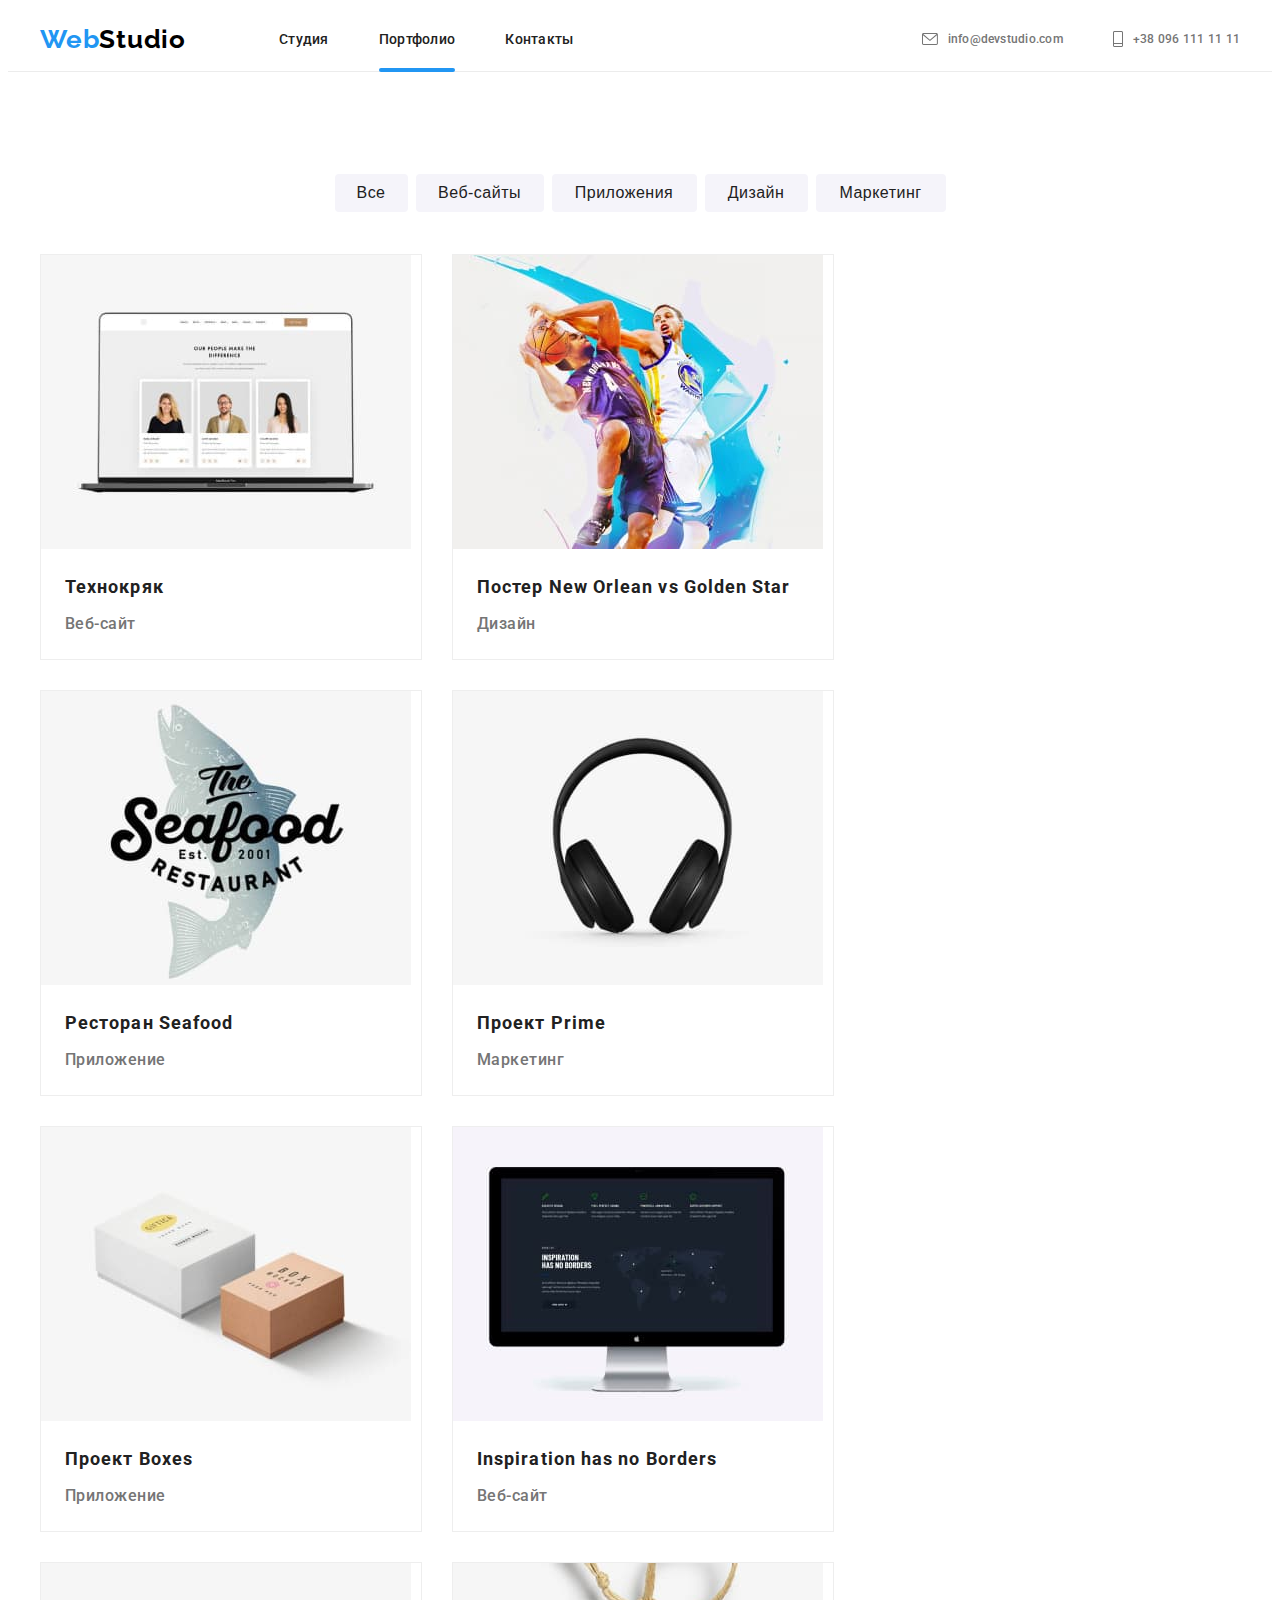
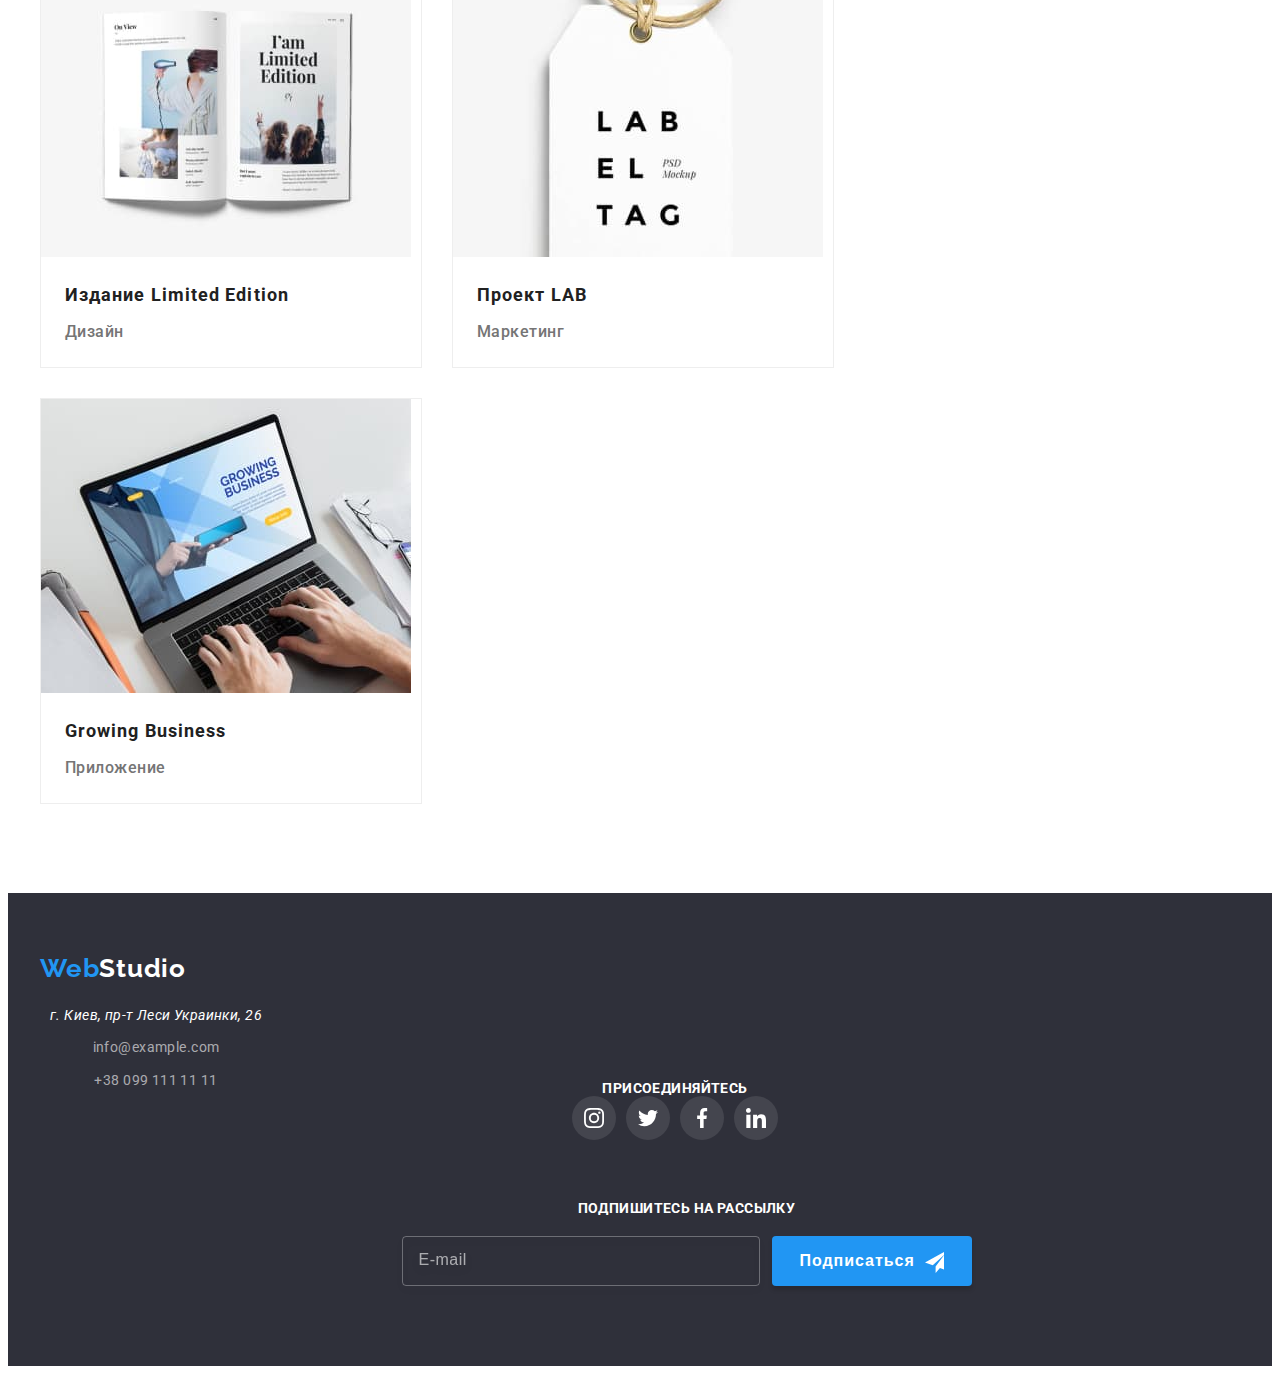
==== commit 5e5c4e3c: "новые правки" ====
--- a/portfolio.html
+++ b/portfolio.html
@@ -19,17 +19,12 @@
     <body>
         
     <!-- site header -->
-    <header class="header header-portfolio">
-        <div class="container">
+    <header class="header">
+        <div class="container header-container">
             <a class="webstudio-logo-header" href="#">Web<span class="webstudio-black">Studio</span>
             </a>
-            <button 
-                class="header-button" 
-                type="button" 
-                aria-expanded="false" 
-                aria-controls="header-menu" 
-                data-menu-button>
-                <svg aria-label="переключатель моюбильного меню">
+            <button class="header-button" type="button" aria-expanded="false" aria-controls="header-menu" data-menu-button>
+                <svg width="40px" height="40px" aria-label="переключатель моюбильного меню">
                     <use class="button-close-menu" href="./images/sprite-button-menu.svg#button-close-menu"></use>
                     <use class="button-open-menu" href="./images/sprite-button-menu.svg#button-open-menu"></use>
                 </svg>
@@ -38,50 +33,48 @@
                 <nav class="menu">
                     <ul class="list-studio-menu list-no-style">
                         <li class="list-studio-item">
-                            <a  href="./index.html"
-                                >Студия</a
-                            >
+                            <a href="./index.html">Студия</a>
                         </li>
                         <li class="list-studio-item">
-                            <a class="link-studio" href="./portfolio.html"
-                                >Портфолио</a
-                            >
+                            <a class="link-studio"  href="./portfolio.html">Портфолио</a>
                         </li>
                         <li class="list-studio-item">
                             <a href="#">Контакты</a>
                         </li>
                     </ul>
                 </nav>
-                <ul class="list-studio-contacts list-no-style">
-                    <li class="studio-contacts-item">
-                        <a class="studio-contacts-link contacts-mail" href="malito:info@devstudio.com">
-                            <svg class="studio-contacts-icon-mail">
-                                <use href="./images/sprite.svg#mail"></use>
-                            </svg>
-                            info@devstudio.com</a>
-                    </li>
-                    <li class="studio-contacts-item">
-                        <a class="studio-contacts-link contacts-phone" href="tel:+380961111111">
-                            <svg class="studio-contacts-icon-phone">
-                                <use href="./images/sprite.svg#phone"></use>
-                            </svg>
-                            +38 096 111 11 11</a>
-                    </li>
-                </ul>
-                <ul class="header-social-links-list list-no-style">
-                    <li class="header-social-links-item">
-                        <a href="#">Instagram</a>
-                    </li>
-                    <li class="header-social-links-item">
-                        <a href="#">Twitter</a>
-                    </li>
-                    <li class="header-social-links-item">
-                        <a href="#">Facebook</a>
-                    </li>
-                    <li class="header-social-links-item">
-                        <a href="#">LinkedIn</a>
-                    </li>
-                </ul>
+                <div class="wrapper-studio-contacts">
+                    <ul class="list-studio-contacts list-no-style">
+                        <li class="studio-contacts-item">
+                            <a class="studio-contacts-link contacts-mail" href="malito:info@devstudio.com">
+                                <svg class="contacts-icon" width="16" height="12">
+                                    <use href="./images/sprite.svg#mail"></use>
+                                </svg>
+                                info@devstudio.com</a>
+                        </li>
+                        <li class="studio-contacts-item">
+                            <a class="studio-contacts-link contacts-phone" href="tel:+380961111111">
+                                <svg class="contacts-icon" width="10" height="16">
+                                    <use href="./images/sprite.svg#phone"></use>
+                                </svg>
+                                +38 096 111 11 11</a>
+                        </li>
+                    </ul>
+                    <ul class="header-social-links-list list-no-style">
+                        <li class="header-social-links-item">
+                            <a href="#">Instagram</a>
+                        </li>
+                        <li class="header-social-links-item">
+                            <a href="#">Twitter</a>
+                        </li>
+                        <li class="header-social-links-item">
+                            <a href="#">Facebook</a>
+                        </li>
+                        <li class="header-social-links-item">
+                            <a href="#">LinkedIn</a>
+                        </li>
+                    </ul>
+                </div>
             </div>
         </div>
     </header>
--- a/css/main.min.css
+++ b/css/main.min.css
@@ -1,2 +1,2 @@
-body{font-family:"Roboto", sans-serif;font-weight:500;font-style:normal;font-size:14px;box-sizing:border-box}.list-no-style{list-style:none;margin:0;padding:0}a{display:block;text-decoration:none}.container{padding:0 15px;margin:0 auto;width:480px}@media screen and (min-width: 768px){.container{width:768px}}@media screen and (min-width: 1200px){.container{width:1200px}}img{display:block;max-width:100%;height:auto}.svg-icon{width:20px;height:20px}.backdrop{position:fixed;top:0;left:0;width:100%;height:100%;background-color:rgba(0,0,0,0.2);opacity:1;transition:opacity 250ms cubic-bezier(0.4, 0, 0.2, 1);overflow-y:scroll}.backdrop .modal{position:absolute;top:50%;left:50%;transform:translate(-50%, -50%) scale(1);min-width:450px;min-height:609px;background:#fff;box-shadow:0px 1px 3px rgba(0,0,0,0.12),0px 1px 1px rgba(0,0,0,0.14),0px 2px 1px rgba(0,0,0,0.2);border-radius:4px;transition:scale 250ms cubic-bezier(0.4, 0, 0.2, 1);padding:40px}@media screen and (min-width: 1200px){.backdrop .modal{min-width:528px;min-height:581px}}.backdrop.is-hidden{opacity:0;pointer-events:none}.backdrop.is-hidden .modal{transform:translate(-50%, -50%) scale(0.9)}.backdrop h3{font-family:Roboto;font-weight:bold;font-size:20px;line-height:1.5;text-align:center;letter-spacing:0.03em;color:#212121;margin:0;margin-bottom:12px}@media screen and (min-width: 1200px){.backdrop h3{font-size:20px;line-height:1.15;margin-bottom:20px}}.form{display:flex;flex-direction:column;width:370px;height:342px;margin:0 auto}@media screen and (min-width: 1200px){.form{width:448px}}.form input:not([type="checkbox"]){display:block;margin:0;padding:0;margin-top:4px;height:40px;width:100%;border:1px solid rgba(33,33,33,0.2);border-radius:4px;cursor:pointer;padding-left:42px}.form label{font-weight:normal;font-size:12px;line-height:1.167;letter-spacing:0.01em;color:#757575}.form .form-label{margin-bottom:10px}.form .form-label svg{position:absolute;top:50%;left:15px;transform:translateY(-50%);width:18px;height:18px}.form .form-label .form-input-wrapper{display:block;position:relative}.form .form-label .form-input-wrapper:focus-within>.form-icon{fill:#2196f3;transition:250ms cubic-bezier(0.4, 0, 0.2, 1)}.form .form-label .form-input-wrapper:focus-within>.form-input{border:1px solid #2196f3;outline:none;transition:250ms cubic-bezier(0.4, 0, 0.2, 1)}.form .form-textarea{margin-bottom:20px}.form .form-textarea textarea{display:block;margin:0;padding:0;margin-top:4px;height:120px;width:100%;border:1px solid rgba(33,33,33,0.2);border-radius:4px;resize:none;padding:12px 16px}.form-label-checkbox{display:inline-flex;align-items:center;align-self:center;margin-bottom:30px}.form-label-checkbox .form-input-checkbox{position:absolute;width:1px;height:1px;margin:-1px;border:0;padding:0;clip:rect(0 0 0 0);overflow:hidden}.form-label-checkbox .form-input-checkbox:checked+.form-icon-checkbox{background-color:#2196f3;background-image:url(../images/modal-form-icon-check.svg);background-origin:border-box}.form-label-checkbox .form-icon-checkbox{display:block;width:16px;height:15px;border:2px solid #212121;border-radius:4px;margin-right:9px}.form-label-checkbox .form-input-checkbox:focus+.form-icon-checkbox{border-color:#2196f3}.form-label-checkbox .form-text-checkbox{display:flex;font-weight:normal;font-size:12px;line-height:1.167;letter-spacing:0.03em;color:#757575;margin:0}@media screen and (min-width: 1200px){.form-label-checkbox .form-text-checkbox{font-size:14px;line-height:1.714}}.form-label-checkbox .form-text-checkbox a{color:#2196f3;text-decoration:underline;margin-left:4px}@media screen and (min-width: 1200px){.form-label-checkbox .form-text-checkbox a{margin-left:9px}}.btn-close-modal{position:absolute;right:0;top:0;display:flex;justify-content:center;align-items:center;border-radius:50%;background-color:#fff;border:1px solid rgba(0,0,0,0.1);box-sizing:border-box;width:30px;height:30px;margin-top:8px;margin-right:8px;cursor:pointer}.btn-close-modal:hover,.btn-close-modal:focus,.btn-close-modal:active{fill:#2196f3;transition:250ms cubic-bezier(0.4, 0, 0.2, 1)}.btn-close-modal svg{width:11px;height:11px}.btn-submit-modal{align-self:center;width:200px;height:50px;background:#2196f3;box-shadow:0px 4px 4px rgba(0,0,0,0.15);border-radius:4px;cursor:pointer;font-weight:bold;font-size:16px;line-height:1.875;letter-spacing:0.06em;color:#fff;border:none;outline:none}.header-button{display:inline-flex;border:none;margin:0;padding:0;background-color:transparent;cursor:pointer}.header-button:hover .button-close-menu,.header-button:hover .button-open-menu{fill:#2196f3;transition:250ms cubic-bezier(0.4, 0, 0.2, 1)}.header-button:focus-within>.button-close-menu,.header-button:focus-within>.button-open-menu{fill:#2196f3}.header-button svg{width:40px;height:40px}.header-button .button-close-menu{display:none}.header-button.is-open .button-close-menu{display:block}.header-button.is-open .button-open-menu{display:none}@media screen and (min-width: 768px){.header-button{display:none}}@media screen and (min-width: 1200px){.header-button{display:none}}header{border-bottom:none;background-color:#fff}header .container{display:flex;align-items:center}@media screen and (max-width: 767px){header .container{position:relative;justify-content:space-between;padding:0 15px;height:60px}}header .webstudio-logo-header{font-family:Raleway;font-weight:bold;font-size:24px;line-height:1.167;letter-spacing:0.03em;color:#2196f3;padding:0}@media screen and (min-width: 768px){header .webstudio-logo-header{margin-right:88px}}@media screen and (min-width: 1200px){header .webstudio-logo-header{margin-right:93px;font-size:26px;line-height:1.192}}header .webstudio-logo-header .webstudio-black{color:#000}@media screen and (min-width: 768px){.menu{display:flex;align-items:center}}@media screen and (min-width: 768px){.menu .list-studio-menu{display:flex}}@media screen and (min-width: 768px){.menu .list-studio-menu li:not(:last-child){margin-right:50px}}.header-menu{display:flex;padding:40px 48px;z-index:100}.header-menu.is-open{display:block}@media screen and (max-width: 767px){.header-menu{display:none;position:absolute;top:100%;left:0;width:100%;background-color:#fff}}.list-studio-menu{margin-bottom:302px}.list-studio-menu a{font-size:40px;line-height:1.175;text-align:left;letter-spacing:0.02em;color:#212121}@media screen and (min-width: 768px){.list-studio-menu a{margin-bottom:0;padding-top:32px;padding-bottom:32px;font-size:14px;line-height:1.333;text-align:center}}.list-studio-menu a:hover,.list-studio-menu a:active,.list-studio-menu a:focus{color:#2196f3;transition:color 250ms cubic-bezier(0.4, 0, 0.2, 1)}.list-studio-menu li:not(:last-child){margin-bottom:32px}@media screen and (min-width: 768px){.list-studio-menu li:not(:last-child) .link-studio{position:relative}.list-studio-menu li:not(:last-child) .link-studio::after{content:"";display:block;position:absolute;bottom:0;left:0;width:100%;height:4px;background:#2196f3;border-radius:2px}}.list-studio-menu li:not(:last-child) .link-studio:visited{color:#2196f3}.list-studio-contacts{display:flex;flex-direction:column-reverse;margin-bottom:64px}@media screen and (min-width: 1200px){.list-studio-contacts{display:flex;margin-left:auto}}@media screen and (min-width: 1200px){.list-studio-contacts .studio-contacts-item{display:flex;justify-content:center;align-items:center;margin:0 auto}}@media screen and (min-width: 1200px){.list-studio-contacts a{display:flex;align-items:center;line-height:1.143;letter-spacing:0.02em;color:#757575}.list-studio-contacts a.contacts-mail{margin-right:50px}.list-studio-contacts a:hover svg,.list-studio-contacts a:focus svg{fill:#2196f3;transition:250ms cubic-bezier(0.4, 0, 0.2, 1)}}@media screen and (max-width: 767px){.contacts-phone{font-size:34px;line-height:1.176;letter-spacing:0.02em;color:#2196f3;margin-bottom:32px}}@media screen and (max-width: 767px){.contacts-mail{font-size:24px;line-height:1.167;letter-spacing:0.02em;color:#757575}}.studio-contacts-icon-mail{display:none}@media screen and (min-width: 768px){.studio-contacts-icon-mail{display:none}}@media screen and (min-width: 1200px){.studio-contacts-icon-mail{display:flex;width:16px;height:12px;margin-right:10px;fill:#757575}}.studio-contacts-icon-phone{display:none}@media screen and (min-width: 768px){.studio-contacts-icon-phone{display:none}}@media screen and (min-width: 1200px){.studio-contacts-icon-phone{display:flex;width:11px;height:17px;margin-right:10px;fill:#757575}}@media screen and (max-width: 767px){.header-social-links-list{display:flex}}@media screen and (max-width: 767px){.header-social-links-list .header-social-links-item:not(:last-child){border-right:1px solid rgba(33,33,33,0.2);padding-right:10px;margin-right:10px}.header-social-links-list .header-social-links-item a{font-size:18px;line-height:1.222;letter-spacing:0.02em;color:#2196f3}}@media screen and (min-width: 768px){.header-social-links-list{display:none}}@media screen and (min-width: 1200px){.header-social-links-list{display:none}}.hero{margin:0 auto;background-color:#2f303a;padding-top:118px;padding-bottom:118px;border:1px solid #000000;box-shadow:0px 4px 4px rgba(0,0,0,0.25)}@media screen and (min-width: 1200px){.hero{padding-top:200px;padding-bottom:200px}}.hero .hero-box{margin:0 auto;width:360px;height:84px}@media screen and (min-width: 1200px){.hero .hero-box{width:696px;height:120px}}.hero .hero-box .hero-heading{font-weight:900;font-size:26px;line-height:1.615;text-align:center;letter-spacing:0.06em;text-transform:uppercase;color:#fff;margin:0 auto}@media screen and (min-width: 1200px){.hero .hero-box .hero-heading{font-size:44px;line-height:1.364}}.hero .hero-btn{display:flex;margin:0 auto;padding-top:30px}.hero .hero-btn .hero-button{font-weight:bold;font-size:16px;line-height:1.875;letter-spacing:0.06em;align-items:center;text-align:center;background-color:#2196f3;color:#fff;cursor:pointer;border-radius:4px;min-width:200px;min-height:50px;padding:10px 32px;margin:0 auto;display:flex}.overlay{margin-left:auto;margin-right:auto;max-width:480px;min-height:400px}@media screen and (min-width: 768px){.overlay{max-width:768px;min-height:400px}}@media screen and (min-width: 1200px){.overlay{max-width:1600px;min-height:600px}}@media screen and (max-width: 1199px){.hero{background-image:linear-gradient(to right, rgba(47,48,58,0.4), rgba(47,48,58,0.4)),url("../../images/overlay/overlay-480-x1.jpg");background-repeat:no-repeat;background-size:cover;background-position:center}}@media screen and (min-device-pixel-ratio: 2) and (max-width: 1199px), screen and (-webkit-min-device-pixel-ratio: 2) and (max-width: 1199px), screen and (-o-min-device-pixel-ratio: 2 / 1) and (max-width: 1199px), screen and (min-resolution: 192dpi) and (max-width: 1199px), screen and (min-resolution: 2dppx) and (max-width: 1199px){.hero{background-image:linear-gradient(to right, rgba(47,48,58,0.4), rgba(47,48,58,0.4)),url("../../images/overlay/overlay-480-x2.jpg")}}@media screen and (min-width: 768px){.hero{background-image:linear-gradient(to right, rgba(47,48,58,0.4), rgba(47,48,58,0.4)),url("../../images/overlay/overlay-768-x1.jpg")}}@media screen and (min-device-pixel-ratio: 2) and (min-width: 768px), screen and (-webkit-min-device-pixel-ratio: 2) and (min-width: 768px), screen and (-o-min-device-pixel-ratio: 2 / 1) and (min-width: 768px), screen and (min-resolution: 192dpi) and (min-width: 768px), screen and (min-resolution: 2dppx) and (min-width: 768px){.hero{background-image:linear-gradient(to right, rgba(47,48,58,0.4), rgba(47,48,58,0.4)),url("../../images/overlay/overlay-768-x2.jpg")}}@media screen and (min-width: 1200px){.hero{background-image:linear-gradient(to right, rgba(47,48,58,0.4), rgba(47,48,58,0.4)),url("../../images/overlay/overlay-1600-x1.jpg")}}@media screen and (min-device-pixel-ratio: 2) and (min-width: 1200px), screen and (-webkit-min-device-pixel-ratio: 2) and (min-width: 1200px), screen and (-o-min-device-pixel-ratio: 2 / 1) and (min-width: 1200px), screen and (min-resolution: 192dpi) and (min-width: 1200px), screen and (min-resolution: 2dppx) and (min-width: 1200px){.hero{background-image:linear-gradient(to right, rgba(47,48,58,0.4), rgba(47,48,58,0.4)),url("../../images/overlay/overlay-1600-x2.jpg")}}.advantage .advantage-list{padding:0;margin:0 auto;padding-top:60px;padding-bottom:60px}@media screen and (min-width: 768px){.advantage .advantage-list{display:flex;flex-wrap:wrap}}@media screen and (min-width: 768px) and (min-width: 1200px){.advantage .advantage-list{justify-content:space-between;padding-top:94px;padding-bottom:94px}}@media screen and (max-width: 767px){.advantage .advantage-list .advantage-item:not(:last-child){margin-bottom:30px}}@media screen and (min-width: 768px) and (max-width: 1199px){.advantage .advantage-list .advantage-item:not(:nth-last-child(-n+2)){margin-bottom:30px}}@media screen and (min-width: 768px) and (max-width: 1199px){.advantage .advantage-list .advantage-item:nth-last-child(even){margin-right:30px}}.advantage .advantage-list .advantage-icon-list{display:inline-flex;align-items:center;width:450px;height:120px;background:#f5f4fa;border-radius:4px;margin-bottom:30px}@media screen and (min-width: 768px){.advantage .advantage-list .advantage-icon-list{width:354px}}@media screen and (min-width: 1200px){.advantage .advantage-list .advantage-icon-list{width:270px}}.advantage .advantage-list .advantage-icon{width:70px;height:70px;margin:0 auto}.advantage .advantage-list .advantage-heading{text-align:center;font-weight:bold;line-height:1.143;letter-spacing:0.03em;text-transform:uppercase;color:#212121;width:450px;min-height:16px;margin:0;margin-bottom:10px}@media screen and (min-width: 768px){.advantage .advantage-list .advantage-heading{text-align:left;width:354px}}@media screen and (min-width: 1200px){.advantage .advantage-list .advantage-heading{width:270px}}.advantage .advantage-list .advantage-text{font-weight:normal;line-height:1.714;letter-spacing:0.03em;color:#757575;width:450px;min-height:50px;margin:0}@media screen and (min-width: 768px){.advantage .advantage-list .advantage-text{width:354px}}@media screen and (min-width: 1200px){.advantage .advantage-list .advantage-text{width:270px}}.activities{display:none}@media screen and (min-width: 768px){.activities{display:none}}@media screen and (min-width: 1200px){.activities{display:block;padding-bottom:94px}}.activities .activities-heading{font-weight:bold;font-size:36px;line-height:1.167;text-align:center;letter-spacing:0.03em;color:#212121;margin-bottom:50px;margin-top:0}.activities ul{display:flex;justify-content:space-between}.activities ul .activities-thumb{position:relative}.activities ul .activities-thumb .activities-thumb-text{display:flex;align-items:center;justify-content:center;width:370px;height:70px;background:rgba(47,48,58,0.8);font-weight:bold;font-size:14px;line-height:1.143;text-align:center;letter-spacing:0.03em;text-transform:uppercase;color:#fff;position:absolute;bottom:0}.team{margin:0 auto;background-color:#f5f4fa;padding-top:60px;padding-bottom:60px}@media screen and (min-width: 1200px){.team{padding-top:94px;padding-bottom:94px}}.team .heading-team{margin:0;font-weight:bold;font-size:36px;line-height:1.167;text-align:center;letter-spacing:0.03em;color:#212121;margin-bottom:50px}@media screen and (min-width: 768px){.team .team-list{display:flex;flex-wrap:wrap}}@media screen and (min-width: 1200px){.team .team-list{display:flex;justify-content:space-between}}.team .team-list .box-team-card{background-color:#fff;box-shadow:0px 1px 3px rgba(0,0,0,0.12),0px 1px 1px rgba(0,0,0,0.14),0px 2px 1px rgba(0,0,0,0.2);border-radius:0px 0px 4px 4px}@media screen and (min-width: 768px){.team .team-list .box-team-card{width:354px;height:536px}}@media screen and (min-width: 1200px){.team .team-list .box-team-card{width:270px;height:428px}}@media screen and (max-width: 767px){.team .team-list .box-team-card:not(:last-child){margin-bottom:30px}}@media screen and (min-width: 768px) and (max-width: 1199px){.team .team-list .box-team-card:not(:nth-last-child(-n+2)){margin-bottom:30px}}@media screen and (min-width: 768px) and (max-width: 1199px){.team .team-list .box-team-card:nth-last-child(even){margin-right:30px}}.team .team-list .team-text-card{padding:30px;font-size:16px;line-height:1.186;text-align:center;letter-spacing:0.03em}.team .team-list .team-text-card h3{margin:0;color:#212121}.team .team-list .team-text-card p{margin:0;font-weight:normal;color:#757575;margin-top:10px}.team .team-list .team-text-card .team-list-icon{display:flex;justify-content:space-between;width:206px;margin:0 auto}.team .team-list .team-text-card .team-list-icon .team-list-link{display:flex;justify-content:center;align-items:center;border-radius:50%;background-color:#fff;width:44px;height:44px;margin-top:16px}.team .team-list .team-text-card .team-list-icon .team-list-link svg{fill:#afb1b8}.team .team-list .team-text-card .team-list-icon .team-list-link:hover,.team .team-list .team-text-card .team-list-icon .team-list-link:focus{background-color:#2196f3;transition:250ms cubic-bezier(0.4, 0, 0.2, 1)}.team .team-list .team-text-card .team-list-icon .team-list-link:hover svg,.team .team-list .team-text-card .team-list-icon .team-list-link:focus svg{fill:#fff;transition:250ms cubic-bezier(0.4, 0, 0.2, 1)}.clients{padding-top:60px;padding-bottom:60px}@media screen and (min-width: 1200px){.clients{padding-top:94px;padding-bottom:94px}}.clients .clients-heading{font-family:Roboto;font-weight:bold;font-size:28px;line-height:1.179;text-align:center;letter-spacing:0.03em;color:#212121;margin:0;margin-bottom:30px}@media screen and (min-width: 1200px){.clients .clients-heading{font-size:36px;line-height:1.167;margin-bottom:50px}}.clients ul{display:flex;flex-wrap:wrap}@media screen and (min-width: 1200px){.clients ul{display:flex;justify-content:space-between}}@media screen and (max-width: 767px){.clients-list-logos li:not(:nth-last-child(-n+2)){margin-bottom:30px}}@media screen and (max-width: 767px){.clients-list-logos li:nth-last-child(even){margin-right:30px}}@media screen and (min-width: 768px){.clients-list-logos li:not(:nth-last-child(-n+3)){margin-bottom:30px}}@media screen and (min-width: 768px){.clients-list-logos li:not(:nth-child(3n)){margin-right:30px}}@media screen and (min-width: 1200px){.clients-list-logos li:not(:last-child){margin-right:30px}}.clients-item-logos{display:flex;justify-content:center;align-items:center;width:210px;height:90px;border:1px solid #afb1b8;box-sizing:border-box;border-radius:4px;margin:0 auto;fill:#afb1b8}@media screen and (min-width: 768px){.clients-item-logos{width:226px;height:90px}}@media screen and (min-width: 1200px){.clients-item-logos{width:170px;height:90px}}.clients-item-logos:hover,.clients-item-logos:focus{border:1px solid #2196f3;fill:#2196f3;transition:250ms cubic-bezier(0.4, 0, 0.2, 1)}.clients-item-logos .clients-logo-1{width:44px;height:49px}.clients-item-logos .clients-logo-2{width:40px;height:52px}.clients-item-logos .clients-logo-3{width:41px;height:43px}.clients-item-logos .clients-logo-4{width:80px;height:42px}.clients-item-logos .clients-logo-5{width:59px;height:47px}.clients-item-logos .clients-logo-6{width:88px;height:45px}.footer{display:flex;flex-direction:column;justify-content:center;background-color:#2f303a;padding:60px 0}@media screen and (min-width: 1200px){.footer{flex-direction:row}}.footer h3{font-family:Roboto;font-weight:bold;font-size:14px;line-height:1.143;letter-spacing:0.03em;text-transform:uppercase;color:#fff;margin:0;margin-bottom:20px}@media screen and (min-width: 1200px){.footer h3{margin-bottom:0}}@media screen and (min-width: 1200px){.footer-contacts{margin-right:70px}}@media screen and (min-width: 1200px){.logo{margin-bottom:20px}}a.webstudio-logo-footer{margin:0 auto;margin-bottom:20px;font-family:Raleway;font-weight:bold;font-size:24px;line-height:1.167;letter-spacing:0.03em;color:#2196f3;width:154px;min-height:28px}@media screen and (min-width: 1200px){a.webstudio-logo-footer{margin:0;font-size:26px;line-height:1.192;width:145px;min-height:31px}}.webstudio-white{color:#fff}.footer-item-contacts{margin-bottom:60px;display:flex;flex-direction:column;justify-content:center}@media screen and (min-width: 1200px){.footer-item-contacts{display:flex}}.footer-item-contacts li:not(:last-child){margin-bottom:8px}@media screen and (min-width: 1200px){.footer-item-contacts li:not(:last-child){margin-bottom:9px}}.footer-item-contacts a{text-align:center;font-weight:normal;line-height:1.714;letter-spacing:0.03em;color:rgba(255,255,255,0.6)}.footer-item-contacts a:hover,.footer-item-contacts a:active,.footer-item-contacts a:focus{color:#2196f3;transition:250ms cubic-bezier(0.4, 0, 0.2, 1)}.address{font-weight:normal;line-height:1.714;letter-spacing:0.03em;color:#fff;margin-bottom:8px;text-align:center}.footer-connect{display:flex;justify-content:center;align-items:center;flex-direction:column;margin-bottom:60px}.footer-list-icons{display:flex;justify-content:space-between;width:206px;margin:0}.footer-list-icons .footer-item-icon{display:flex;justify-content:center;align-items:center;border-radius:50%;background-color:rgba(255,255,255,0.1);width:44px;height:44px}.footer-list-icons .footer-item-icon:hover,.footer-list-icons .footer-item-icon:focus{background-color:#2196f3;transition:250ms cubic-bezier(0.4, 0, 0.2, 1)}.footer-list-icons .footer-item-icon .footer-icon{fill:#fff;width:20px;height:20px}.footer-follow{display:flex;align-items:center;flex-direction:column}@media screen and (min-width: 1200px){.follow-form{margin-top:20px}}.follow-form input{width:450px;height:50px;border:1px solid rgba(255,255,255,0.3);box-sizing:border-box;margin-bottom:20px;filter:drop-shadow(0px 4px 4px rgba(0,0,0,0.15));border-radius:4px;background-color:inherit;color:rgba(255,255,255,0.6);padding-left:16px}.follow-form input::placeholder{font-weight:normal;font-size:16px;line-height:1.25;display:flex;align-items:center;letter-spacing:0.03em;color:rgba(255,255,255,0.6)}.follow-form .button-wrapper{padding:0 134px}.follow-form .button-wrapper button{display:inline-flex;align-items:center;padding:10px 28px;width:200px;height:50px;background:#2196f3;box-shadow:0px 4px 4px rgba(0,0,0,0.15);border-radius:4px;cursor:pointer;font-weight:bold;font-size:16px;line-height:1.875;letter-spacing:0.06em;color:#fff;border:none;outline:none}.follow-form .button-wrapper button .button-icon{display:block;width:24px;height:24px;margin-left:10px;background-image:url(../images/footer-button-send.svg)}.header-portfolio{border:1px solid #ececec}.header-portfolio .link-portfolio{position:relative}.header-portfolio .link-portfolio::after{content:"";display:block;position:absolute;bottom:0;left:0;width:100%;height:4px;background:#2196f3;border-radius:2px}.portfolio{display:flex;margin:0 auto;margin-top:60px}@media screen and (min-width: 1200px){.portfolio{margin-top:94px}}@media screen and (min-width: 768px){.btn-portfolio{display:flex;align-items:center;margin:0 auto;width:611px;height:54px}}.btn-portfolio ul{display:flex;flex-wrap:wrap}@media screen and (min-width: 768px){.btn-portfolio ul{display:flex;margin:0 auto;justify-content:space-between;align-items:flex-start}}.btn-portfolio li{padding-right:8px}.btn-portfolio li:not(:nth-last-child(-n+2)){margin-bottom:15px}.btn-portfolio li .btn-menu{background:#f5f4fa;font-size:16px;line-height:1.625;text-align:center;letter-spacing:0.03em;color:#212121;cursor:pointer;border-radius:4px;border:0px}.btn-portfolio li .btn-menu:hover,.btn-portfolio li .btn-menu:active,.btn-portfolio li .btn-menu:focus{color:#fff;background-color:#2196f3;box-shadow:0px 3px 1px rgba(0,0,0,0.1),0px 1px 2px rgba(0,0,0,0.08),0px 2px 2px rgba(0,0,0,0.12);transition:250ms cubic-bezier(0.4, 0, 0.2, 1)}.btn-portfolio li .btn-menu-all{width:73px;min-height:38px}.btn-portfolio li .btn-menu-site{width:128px;min-height:38px}.btn-portfolio li .btn-menu-app{width:145px;min-height:38px}.btn-portfolio li .btn-menu-design{width:103px;min-height:38px}.btn-portfolio li .btn-menu-marketing{width:130px;min-height:38px}.menu-portfolio{display:flex;align-items:center;margin:0 auto;margin-top:40px;margin-bottom:60px}@media screen and (min-width: 768px){.menu-portfolio{margin-top:34px;margin-bottom:89px}}.menu-portfolio .container-card{margin-left:0;margin-right:0}.menu-portfolio .container-card .menu-list-portfolio{display:flex;flex-wrap:wrap}@media screen and (min-width: 768px){.menu-portfolio .container-card .menu-list-portfolio{margin-right:calc(-1 * 30px);margin-bottom:calc(-1 * 30px)}}.menu-portfolio .container-card .menu-list-portfolio li:not(:last-child){margin-bottom:30px}@media screen and (min-width: 768px){.menu-portfolio .container-card .menu-list-portfolio li{flex-basis:calc(100% / 2 - 30px);margin-right:30px;margin-bottom:30px}}@media screen and (min-width: 1200px){.menu-portfolio .container-card .menu-list-portfolio li{flex-basis:calc(100% / 3 - 30px)}}.menu-portfolio .container-card .menu-list-portfolio .box-portfolio{width:450px;height:404px;background-color:#fff;border:1px solid #eee}@media screen and (min-width: 768px){.menu-portfolio .container-card .menu-list-portfolio .box-portfolio{width:354px;height:440px}}@media screen and (min-width: 1200px){.menu-portfolio .container-card .menu-list-portfolio .box-portfolio{width:370px;height:404px}}.menu-portfolio .container-card .menu-list-portfolio .box-portfolio .box-portfolio-link:hover,.menu-portfolio .container-card .menu-list-portfolio .box-portfolio .box-portfolio-link:focus{box-sizing:border-box;box-shadow:0px 1px 1px rgba(0,0,0,0.12),0px 4px 4px rgba(0,0,0,0.06),1px 4px 6px rgba(0,0,0,0.16);transition:250ms cubic-bezier(0.4, 0, 0.2, 1)}.menu-portfolio .container-card .menu-list-portfolio .portfolio-text-card{padding:20px 24px}.menu-portfolio .container-card .menu-list-portfolio .portfolio-text-card h2{font-weight:bold;font-size:18px;line-height:2;letter-spacing:0.06em;color:#212121;margin:0}.menu-portfolio .container-card .menu-list-portfolio .portfolio-text-card p{font-size:16px;line-height:1.875;letter-spacing:0.03em;color:#757575;margin:0;margin-top:4px}.portfolio-thumb{position:relative;overflow:hidden;transition:transform 250ms cubic-bezier(0.4, 0, 0.2, 1)}.portfolio-thumb .portfolio-info-thumb{display:inline-block;position:absolute;bottom:0;left:0;padding:63px 24px 63px 24px;width:100%;height:100%;background:rgba(33,150,243,0.9);font-weight:normal;font-size:18px;line-height:1.556;letter-spacing:0.03em;color:#fff;transform:translateY(100%);transition:transform 250ms cubic-bezier(0.4, 0, 0.2, 1)}.box-portfolio-link:hover .portfolio-info-thumb,.box-portfolio-link:focus .portfolio-info-thumb{transform:translateY(0);transition:transform 250ms cubic-bezier(0.4, 0, 0.2, 1)}.link-portfolio:visited{color:#2196f3}
+body{font-family:"Roboto", sans-serif;font-weight:500;font-style:normal;font-size:14px;box-sizing:border-box}.list-no-style{list-style:none;margin:0;padding:0}a{display:block;text-decoration:none}.container{padding:0 15px;margin:0 auto;width:480px}@media screen and (min-width: 768px){.container{width:768px}}@media screen and (min-width: 1200px){.container{width:1200px}}img{display:block;max-width:100%;height:auto}.svg-icon{width:20px;height:20px}.backdrop{position:fixed;top:0;left:0;width:100%;height:100%;background-color:rgba(0,0,0,0.2);opacity:1;transition:opacity 250ms cubic-bezier(0.4, 0, 0.2, 1);overflow-y:scroll;z-index:160}.backdrop .modal{position:absolute;top:20px;left:50%;transform:translateX(-50%) scale(1);min-width:450px;min-height:609px;background:#fff;box-shadow:0px 1px 3px rgba(0,0,0,0.12),0px 1px 1px rgba(0,0,0,0.14),0px 2px 1px rgba(0,0,0,0.2);border-radius:4px;transition:scale 250ms cubic-bezier(0.4, 0, 0.2, 1);padding:40px;z-index:1000}@media screen and (min-width: 1200px){.backdrop .modal{top:50%;transform:translate(-50%, -50%) scale(1);min-width:528px;height:581px;overflow-y:auto}}.backdrop.is-hidden{opacity:0;pointer-events:none}.backdrop.is-hidden .modal{transform:translate(-50%, -50%) scale(0.9)}.backdrop h3{font-family:Roboto;font-weight:bold;font-size:20px;line-height:1.5;text-align:center;letter-spacing:0.03em;color:#212121;margin:0;margin-bottom:12px}@media screen and (min-width: 1200px){.backdrop h3{font-size:20px;line-height:1.15;margin-bottom:20px}}.form{width:370px;height:342px;margin:0 auto}@media screen and (min-width: 1200px){.form{width:448px}}.form input:not([type="checkbox"]){display:block;margin:0;padding:0;margin-top:4px;height:40px;width:100%;border:1px solid rgba(33,33,33,0.2);border-radius:4px;cursor:pointer;padding-left:42px}.form label{font-weight:normal;font-size:12px;line-height:1.167;letter-spacing:0.01em;color:#757575}.form .form-label{display:block;margin-bottom:10px}.form .form-label svg{position:absolute;top:50%;left:15px;transform:translateY(-50%);width:18px;height:18px}.form .form-label .form-input-wrapper{display:block;position:relative}.form .form-label .form-input-wrapper:focus-within>.form-icon{fill:#2196f3;transition:250ms cubic-bezier(0.4, 0, 0.2, 1)}.form .form-label .form-input-wrapper:focus-within>.form-input{border:1px solid #2196f3;outline:none;transition:250ms cubic-bezier(0.4, 0, 0.2, 1)}.form .form-textarea{display:block;margin-bottom:20px}.form .form-textarea textarea{display:block;margin:0;padding:0;margin-top:4px;height:120px;width:100%;border:1px solid rgba(33,33,33,0.2);border-radius:4px;resize:none;padding:12px 16px}.form-label-checkbox{display:inline-flex;align-items:center;align-self:center;margin-bottom:30px}.form-label-checkbox .form-input-checkbox{position:absolute;width:1px;height:1px;margin:-1px;border:0;padding:0;clip:rect(0 0 0 0);overflow:hidden}.form-label-checkbox .form-input-checkbox:checked+.form-icon-checkbox{background-color:#2196f3;background-image:url(../images/modal-form-icon-check.svg);background-origin:border-box}.form-label-checkbox .form-icon-checkbox{display:block;width:16px;height:15px;border:2px solid #212121;border-radius:4px;margin-right:9px}.form-label-checkbox .form-input-checkbox:focus+.form-icon-checkbox{border-color:#2196f3}.form-label-checkbox .form-text-checkbox{display:flex;font-weight:normal;font-size:12px;line-height:1.167;letter-spacing:0.03em;color:#757575;margin:0}@media screen and (min-width: 1200px){.form-label-checkbox .form-text-checkbox{font-size:14px;line-height:1.714}}.form-label-checkbox .form-text-checkbox a{color:#2196f3;text-decoration:underline;margin-left:4px}@media screen and (min-width: 1200px){.form-label-checkbox .form-text-checkbox a{margin-left:9px}}.btn-close-modal{position:absolute;right:0;top:0;display:flex;justify-content:center;align-items:center;border-radius:50%;background-color:#fff;border:1px solid rgba(0,0,0,0.1);box-sizing:border-box;width:30px;height:30px;margin-top:8px;margin-right:8px;cursor:pointer}.btn-close-modal:hover,.btn-close-modal:focus,.btn-close-modal:active{fill:#2196f3;transition:250ms cubic-bezier(0.4, 0, 0.2, 1)}.btn-close-modal svg{width:11px;height:11px}.btn-submit-modal{display:flex;margin:0 auto;padding:10px 55px;width:200px;height:50px;background:#2196f3;box-shadow:0px 4px 4px rgba(0,0,0,0.15);border-radius:4px;cursor:pointer;font-weight:bold;font-size:16px;line-height:1.875;letter-spacing:0.06em;color:#fff;border:none;outline:none}.header-button{display:inline-flex;border:none;margin:0;padding:0;background-color:transparent;cursor:pointer;outline:none;z-index:105}.header-button:hover .button-close-menu,.header-button:hover .button-open-menu{fill:#2196f3;transition:250ms cubic-bezier(0.4, 0, 0.2, 1)}.header-button:focus-within>.button-close-menu,.header-button:focus-within>.button-open-menu{fill:#2196f3}.header-button svg{width:40px;height:40px}.header-button .button-close-menu{display:none}.header-button.is-open .button-close-menu{display:block}.header-button.is-open .button-open-menu{display:none}@media screen and (min-width: 768px){.header-button{display:none}}@media screen and (min-width: 1200px){.header-button{display:none}}@media screen and (max-width: 767px){.body .header-menu{display:none;position:absolute;top:0;left:0;width:100%;padding:48px 83px 48px 40px;z-index:100;background-color:#fff}.body .header-menu.is-open{display:block}.body .contacts-icon{display:none}.body .list-studio-contacts{display:flex;flex-direction:column-reverse;margin-bottom:64px}.body .list-studio-menu li:not(:last-child){margin-bottom:32px}.body .contacts-phone{font-size:34px;line-height:1.176;letter-spacing:0.02em;color:#2196f3;margin-bottom:32px}.body .contacts-mail{font-size:24px;line-height:1.167;letter-spacing:0.02em;color:#757575}.body .header-social-links-list{display:flex}.body .header-social-links-item{font-size:18px;line-height:1.222;letter-spacing:0.02em;color:#2196f3}.body .header-social-links-item:not(:last-child){border-right:1px solid rgba(33,33,33,0.2);padding-right:10px;margin-right:10px}}header{padding:16px 0px;border-bottom:1px solid #ececec;background-color:#fff}header .container{display:flex;align-items:center}@media screen and (max-width: 767px){header .container{position:relative;justify-content:space-between;padding:0 15px}}@media screen and (min-width: 768px){.header-menu{width:100%;display:flex;justify-content:space-between;align-items:center}.header-menu .header-social-links-list{display:none}}@media screen and (min-width: 768px){.menu{display:flex;align-items:center}.list-studio-menu{display:flex}.list-studio-menu li:not(:last-child){margin-right:50px}}@media screen and (min-width: 768px) and (max-width: 1199px){.header{padding:25px 0}.header .list-studio-contacts{margin-bottom:0;width:138px;display:flex;flex-wrap:wrap}.header .list-studio-contacts .studio-contacts-item{margin-bottom:10px;margin-right:0px}.header .list-studio-contacts .studio-contacts-item:last-child{margin-bottom:0}}@media screen and (min-width: 1200px){.list-studio-contacts{display:flex;margin-left:auto}}@media screen and (min-width: 1200px){.list-studio-contacts .studio-contacts-item{display:flex;justify-content:center;align-items:center;margin:0 auto}}.contacts-icon{margin-right:10px;fill:#757575}.webstudio-logo-header{font-family:Raleway;font-weight:bold;font-size:24px;line-height:1.167;letter-spacing:0.03em;color:#2196f3;padding:0}@media screen and (min-width: 768px){.webstudio-logo-header{margin-right:88px}}@media screen and (min-width: 1200px){.webstudio-logo-header{margin-right:93px;font-size:26px;line-height:1.192}}.webstudio-logo-header .webstudio-black{color:#000}.studio-contacts-link{display:flex;font-size:12px;line-height:1.167;color:#757575;letter-spacing:0.02em;align-items:center}@media screen and (min-width: 1200px){.studio-contacts-link{line-height:1.143}.studio-contacts-link.contacts-mail{margin-right:50px}.studio-contacts-link:hover svg,.studio-contacts-link:focus svg{fill:#2196f3;transition:250ms cubic-bezier(0.4, 0, 0.2, 1)}}.list-studio-menu{margin-bottom:302px}@media screen and (min-width: 768px){.list-studio-menu{margin-bottom:0}}.list-studio-menu a{font-size:40px;line-height:1.175;text-align:left;letter-spacing:0.02em;color:#212121}@media screen and (min-width: 768px){.list-studio-menu a{font-size:14px;line-height:1.333;text-align:center}}.list-studio-menu a:hover,.list-studio-menu a:active,.list-studio-menu a:focus{color:#2196f3;transition:color 250ms cubic-bezier(0.4, 0, 0.2, 1)}.list-studio-menu .link-studio{position:relative}@media screen and (min-width: 768px){.list-studio-menu .link-studio::after{content:"";display:block;position:absolute;top:205%;left:0;width:100%;height:4px;background:#2196f3;border-radius:2px}}.list-studio-menu .link-studio:visited{color:#2196f3}.hero{margin:0 auto;background-color:#2f303a;padding-top:118px;padding-bottom:118px;border:1px solid #000000;box-shadow:0px 4px 4px rgba(0,0,0,0.25)}@media screen and (min-width: 1200px){.hero{padding-top:200px;padding-bottom:200px}}.hero .hero-box{margin:0 auto;text-align:center;max-width:360px}@media screen and (min-width: 1200px){.hero .hero-box{max-width:696px}}.hero .hero-box .hero-heading{font-weight:900;font-size:26px;line-height:1.615;text-align:center;letter-spacing:0.06em;text-transform:uppercase;color:#fff;margin:0 auto}@media screen and (min-width: 1200px){.hero .hero-box .hero-heading{font-size:44px;line-height:1.364}}.hero .hero-btn{display:flex;margin:0 auto;padding-top:30px}.hero .hero-btn .hero-button{font-weight:bold;font-size:16px;line-height:1.875;letter-spacing:0.06em;align-items:center;text-align:center;background-color:#2196f3;color:#fff;cursor:pointer;border-radius:4px;min-width:200px;min-height:50px;padding:10px 32px;margin:0 auto;display:flex}.overlay{margin-left:auto;margin-right:auto}@media screen and (max-width: 1199px){.hero{background-image:linear-gradient(to right, rgba(47,48,58,0.4), rgba(47,48,58,0.4)),url("../../images/overlay/overlay-480-x1.jpg");background-repeat:no-repeat;background-size:cover;background-position:center}}@media screen and (min-device-pixel-ratio: 2) and (max-width: 1199px), screen and (-webkit-min-device-pixel-ratio: 2) and (max-width: 1199px), screen and (-o-min-device-pixel-ratio: 2 / 1) and (max-width: 1199px), screen and (min-resolution: 192dpi) and (max-width: 1199px), screen and (min-resolution: 2dppx) and (max-width: 1199px){.hero{background-image:linear-gradient(to right, rgba(47,48,58,0.4), rgba(47,48,58,0.4)),url("../../images/overlay/overlay-480-x2.jpg")}}@media screen and (min-width: 768px){.hero{background-image:linear-gradient(to right, rgba(47,48,58,0.4), rgba(47,48,58,0.4)),url("../../images/overlay/overlay-768-x1.jpg")}}@media screen and (min-device-pixel-ratio: 2) and (min-width: 768px), screen and (-webkit-min-device-pixel-ratio: 2) and (min-width: 768px), screen and (-o-min-device-pixel-ratio: 2 / 1) and (min-width: 768px), screen and (min-resolution: 192dpi) and (min-width: 768px), screen and (min-resolution: 2dppx) and (min-width: 768px){.hero{background-image:linear-gradient(to right, rgba(47,48,58,0.4), rgba(47,48,58,0.4)),url("../../images/overlay/overlay-768-x2.jpg")}}@media screen and (min-width: 1200px){.hero{background-image:linear-gradient(to right, rgba(47,48,58,0.4), rgba(47,48,58,0.4)),url("../../images/overlay/overlay-1600-x1.jpg")}}@media screen and (min-device-pixel-ratio: 2) and (min-width: 1200px), screen and (-webkit-min-device-pixel-ratio: 2) and (min-width: 1200px), screen and (-o-min-device-pixel-ratio: 2 / 1) and (min-width: 1200px), screen and (min-resolution: 192dpi) and (min-width: 1200px), screen and (min-resolution: 2dppx) and (min-width: 1200px){.hero{background-image:linear-gradient(to right, rgba(47,48,58,0.4), rgba(47,48,58,0.4)),url("../../images/overlay/overlay-1600-x2.jpg")}}.advantage .advantage-list{padding:0;margin:0 auto;padding-top:60px;padding-bottom:60px}@media screen and (min-width: 768px){.advantage .advantage-list{display:flex;flex-wrap:wrap}}@media screen and (min-width: 768px) and (min-width: 1200px){.advantage .advantage-list{justify-content:space-between;padding-top:94px;padding-bottom:94px}}@media screen and (max-width: 767px){.advantage .advantage-list .advantage-item:not(:last-child){margin-bottom:30px}}@media screen and (min-width: 768px) and (max-width: 1199px){.advantage .advantage-list .advantage-item:not(:nth-last-child(-n+2)){margin-bottom:30px}}@media screen and (min-width: 768px) and (max-width: 1199px){.advantage .advantage-list .advantage-item:nth-last-child(even){margin-right:30px}}.advantage .advantage-list .advantage-icon-list{display:inline-flex;align-items:center;width:450px;height:120px;background:#f5f4fa;border-radius:4px;margin-bottom:30px}@media screen and (min-width: 768px){.advantage .advantage-list .advantage-icon-list{width:354px}}@media screen and (min-width: 1200px){.advantage .advantage-list .advantage-icon-list{width:270px}}.advantage .advantage-list .advantage-icon{width:70px;height:70px;margin:0 auto}.advantage .advantage-list .advantage-heading{text-align:center;font-weight:bold;line-height:1.143;letter-spacing:0.03em;text-transform:uppercase;color:#212121;width:450px;min-height:16px;margin:0;margin-bottom:10px}@media screen and (min-width: 768px){.advantage .advantage-list .advantage-heading{text-align:left;width:354px}}@media screen and (min-width: 1200px){.advantage .advantage-list .advantage-heading{width:270px}}.advantage .advantage-list .advantage-text{font-weight:normal;line-height:1.714;letter-spacing:0.03em;color:#757575;width:450px;min-height:50px;margin:0}@media screen and (min-width: 768px){.advantage .advantage-list .advantage-text{width:354px}}@media screen and (min-width: 1200px){.advantage .advantage-list .advantage-text{width:270px}}.activities{display:none}@media screen and (min-width: 768px){.activities{display:none}}@media screen and (min-width: 1200px){.activities{display:block;padding-bottom:94px}}.activities .activities-heading{font-weight:bold;font-size:36px;line-height:1.167;text-align:center;letter-spacing:0.03em;color:#212121;margin-bottom:50px;margin-top:0}.activities ul{display:flex;justify-content:space-between}.activities ul .activities-thumb{position:relative}.activities ul .activities-thumb .activities-thumb-text{display:flex;align-items:center;justify-content:center;width:370px;height:70px;background:rgba(47,48,58,0.8);font-weight:bold;font-size:14px;line-height:1.143;text-align:center;letter-spacing:0.03em;text-transform:uppercase;color:#fff;position:absolute;bottom:0}.team{margin:0 auto;background-color:#f5f4fa;padding-top:60px;padding-bottom:60px}@media screen and (min-width: 1200px){.team{padding-top:94px;padding-bottom:94px}}.team .heading-team{margin:0;font-weight:bold;font-size:36px;line-height:1.167;text-align:center;letter-spacing:0.03em;color:#212121;margin-bottom:50px}@media screen and (min-width: 768px){.team .team-list{display:flex;flex-wrap:wrap}}@media screen and (min-width: 1200px){.team .team-list{display:flex;justify-content:space-between}}.team .team-list .box-team-card{background-color:#fff;box-shadow:0px 1px 3px rgba(0,0,0,0.12),0px 1px 1px rgba(0,0,0,0.14),0px 2px 1px rgba(0,0,0,0.2);border-radius:0px 0px 4px 4px}@media screen and (min-width: 768px){.team .team-list .box-team-card{width:354px;height:536px}}@media screen and (min-width: 1200px){.team .team-list .box-team-card{width:270px;height:428px}}@media screen and (max-width: 767px){.team .team-list .box-team-card:not(:last-child){margin-bottom:30px}}@media screen and (min-width: 768px) and (max-width: 1199px){.team .team-list .box-team-card:not(:nth-last-child(-n+2)){margin-bottom:30px}}@media screen and (min-width: 768px) and (max-width: 1199px){.team .team-list .box-team-card:nth-last-child(even){margin-right:30px}}.team .team-list .team-text-card{padding:30px;font-size:16px;line-height:1.186;text-align:center;letter-spacing:0.03em}.team .team-list .team-text-card h3{margin:0;color:#212121}.team .team-list .team-text-card p{margin:0;font-weight:normal;color:#757575;margin-top:10px}.team .team-list .team-text-card .team-list-icon{display:flex;justify-content:space-between;width:206px;margin:0 auto}.team .team-list .team-text-card .team-list-icon .team-list-link{display:flex;justify-content:center;align-items:center;border-radius:50%;background-color:#fff;width:44px;height:44px;margin-top:16px}.team .team-list .team-text-card .team-list-icon .team-list-link svg{fill:#afb1b8}.team .team-list .team-text-card .team-list-icon .team-list-link:hover,.team .team-list .team-text-card .team-list-icon .team-list-link:focus{background-color:#2196f3;transition:250ms cubic-bezier(0.4, 0, 0.2, 1)}.team .team-list .team-text-card .team-list-icon .team-list-link:hover svg,.team .team-list .team-text-card .team-list-icon .team-list-link:focus svg{fill:#fff;transition:250ms cubic-bezier(0.4, 0, 0.2, 1)}.clients{padding-top:60px;padding-bottom:60px}@media screen and (min-width: 1200px){.clients{padding-top:94px;padding-bottom:94px}}.clients .clients-heading{font-family:Roboto;font-weight:bold;font-size:28px;line-height:1.179;text-align:center;letter-spacing:0.03em;color:#212121;margin:0;margin-bottom:30px}@media screen and (min-width: 1200px){.clients .clients-heading{font-size:36px;line-height:1.167;margin-bottom:50px}}.clients ul{display:flex;flex-wrap:wrap}@media screen and (min-width: 1200px){.clients ul{display:flex;justify-content:space-between}}@media screen and (max-width: 767px){.clients-list-logos li:not(:nth-last-child(-n+2)){margin-bottom:30px}}@media screen and (max-width: 767px){.clients-list-logos li:nth-last-child(even){margin-right:30px}}@media screen and (min-width: 768px){.clients-list-logos li:not(:nth-last-child(-n+3)){margin-bottom:30px}}@media screen and (min-width: 768px){.clients-list-logos li:not(:nth-child(3n)){margin-right:30px}}@media screen and (min-width: 1200px){.clients-list-logos li:not(:last-child){margin-right:30px}}.clients-item-logos{display:flex;justify-content:center;align-items:center;width:210px;height:90px;border:1px solid #afb1b8;box-sizing:border-box;border-radius:4px;margin:0 auto;fill:#afb1b8}@media screen and (min-width: 768px){.clients-item-logos{width:226px;height:90px}}@media screen and (min-width: 1200px){.clients-item-logos{width:170px;height:90px}}.clients-item-logos:hover,.clients-item-logos:focus{border:1px solid #2196f3;fill:#2196f3;transition:250ms cubic-bezier(0.4, 0, 0.2, 1)}.clients-item-logos .clients-logo-1{width:44px;height:49px}.clients-item-logos .clients-logo-2{width:40px;height:52px}.clients-item-logos .clients-logo-3{width:41px;height:43px}.clients-item-logos .clients-logo-4{width:80px;height:42px}.clients-item-logos .clients-logo-5{width:59px;height:47px}.clients-item-logos .clients-logo-6{width:88px;height:45px}.footer{width:100%;background-color:#2f303a;padding:60px 0;margin:0}@media screen and (min-width: 1200px){.footer{display:flex;margin:0 auto;align-items:center}}.footer .footer-wrapper{padding-left:15px;padding-right:15px}@media screen and (min-width: 1200px){.footer .footer-wrapper{display:flex;align-items:baseline;justify-content:space-between}}.footer h3{font-family:Roboto;font-weight:bold;font-size:14px;line-height:1.143;letter-spacing:0.03em;text-transform:uppercase;color:#fff;margin:0;margin-bottom:20px}@media screen and (min-width: 1200px){.footer h3{margin-bottom:0;text-align:left}}@media screen and (min-width: 768px) and (max-width: 1199px){.footer{display:flex;flex-wrap:wrap;justify-content:center;align-items:flex-start}}@media screen and (min-width: 1200px){.footer{display:flex}.footer .footer-connect{margin-left:70px}}.logo{text-align:center}@media screen and (min-width: 768px){.logo{text-align:center;margin-bottom:20px}}@media screen and (min-width: 768px){.footer-contacts{width:232px;height:127px;margin-right:165px}}@media screen and (min-width: 1200px){.footer-contacts{margin-right:70px}}a.webstudio-logo-footer{margin-bottom:20px;font-family:Raleway;font-weight:bold;font-size:24px;line-height:1.167;letter-spacing:0.03em;color:#2196f3;min-height:28px}@media screen and (min-width: 1200px){a.webstudio-logo-footer{font-size:26px;line-height:1.192;width:145px;min-height:31px}}.webstudio-white{color:#fff}.footer-item-contacts{margin-bottom:60px;display:flex;flex-direction:column;justify-content:center}@media screen and (min-width: 768px){.footer-item-contacts{display:block}}.footer-item-contacts li:not(:last-child){margin-bottom:8px}@media screen and (min-width: 1200px){.footer-item-contacts li:not(:last-child){margin-bottom:9px}}.footer-item-contacts a{text-align:center;font-weight:normal;line-height:1.714;letter-spacing:0.03em;color:rgba(255,255,255,0.6)}.footer-item-contacts a:hover,.footer-item-contacts a:active,.footer-item-contacts a:focus{color:#2196f3;transition:250ms cubic-bezier(0.4, 0, 0.2, 1)}.address{font-weight:normal;line-height:1.714;letter-spacing:0.03em;color:#fff;margin-bottom:8px;text-align:center}.footer-connect{display:flex;justify-content:center;align-items:center;flex-direction:column;margin-bottom:60px}.footer-list-icons{display:flex;justify-content:space-between;width:206px;margin:0}.footer-list-icons .footer-item-icon{display:flex;justify-content:center;align-items:center;border-radius:50%;background-color:rgba(255,255,255,0.1);width:44px;height:44px}.footer-list-icons .footer-item-icon:hover,.footer-list-icons .footer-item-icon:focus{background-color:#2196f3;transition:250ms cubic-bezier(0.4, 0, 0.2, 1)}.footer-list-icons .footer-item-icon .footer-icon{fill:#fff;width:20px;height:20px}.footer-follow{display:flex;align-items:center;flex-direction:column}@media screen and (min-width: 1200px){.footer-follow{margin-left:93px}}@media screen and (min-width: 768px){.footer-follow .follow-form{text-align:center}}@media screen and (min-width: 1200px){.footer-follow .follow-form{display:flex}}@media screen and (min-width: 1200px){.follow-form{margin-top:20px}}.follow-form input{width:450px;height:50px;border:1px solid rgba(255,255,255,0.3);box-sizing:border-box;margin-bottom:20px;filter:drop-shadow(0px 4px 4px rgba(0,0,0,0.15));border-radius:4px;background-color:inherit;color:rgba(255,255,255,0.6);padding-left:16px}@media screen and (min-width: 1200px){.follow-form input{width:358px;margin-right:12px}}.follow-form input::placeholder{font-weight:normal;font-size:16px;line-height:1.25;display:flex;align-items:center;letter-spacing:0.03em;color:rgba(255,255,255,0.6)}.follow-form .button-wrapper{padding:0 134px}@media screen and (min-width: 768px){.follow-form .button-wrapper{padding:0}}.follow-form .button-wrapper button{display:inline-flex;align-items:center;padding:10px 28px;width:200px;height:50px;background:#2196f3;box-shadow:0px 4px 4px rgba(0,0,0,0.15);border-radius:4px;cursor:pointer;font-weight:bold;font-size:16px;line-height:1.875;letter-spacing:0.06em;color:#fff;border:none;outline:none}.follow-form .button-wrapper button .button-icon{display:block;width:24px;height:24px;margin-left:10px;background-image:url(../images/footer-button-send.svg)}.header-portfolio{border:1px solid #ececec}.header-portfolio .link-portfolio{position:relative}.header-portfolio .link-portfolio::after{content:"";display:block;position:absolute;bottom:0;left:0;width:100%;height:4px;background:#2196f3;border-radius:2px}.portfolio{display:flex;margin:0 auto;margin-top:60px}@media screen and (min-width: 1200px){.portfolio{margin-top:94px}}@media screen and (min-width: 768px){.btn-portfolio{display:flex;align-items:center;margin:0 auto;width:611px;height:54px}}@media screen and (max-width: 767px){.btn-portfolio ul{display:flex;flex-wrap:wrap}}@media screen and (min-width: 768px){.btn-portfolio ul{display:flex;justify-content:space-between;margin:0 auto;justify-content:space-between;align-items:flex-start}}.btn-portfolio li{padding-right:8px}@media screen and (max-width: 767px){.btn-portfolio li:not(:nth-last-child(-n+2)){margin-bottom:15px}}@media screen and (min-width: 768px){.btn-portfolio li{margin-bottom:0}}.btn-portfolio .btn-menu{background:#f5f4fa;font-size:16px;line-height:1.625;text-align:center;letter-spacing:0.03em;color:#212121;cursor:pointer;border-radius:4px;border:0px}.btn-portfolio .btn-menu:hover,.btn-portfolio .btn-menu:active,.btn-portfolio .btn-menu:focus{color:#fff;background-color:#2196f3;box-shadow:0px 3px 1px rgba(0,0,0,0.1),0px 1px 2px rgba(0,0,0,0.08),0px 2px 2px rgba(0,0,0,0.12);transition:250ms cubic-bezier(0.4, 0, 0.2, 1)}.btn-portfolio .btn-menu-all{width:73px;min-height:38px}.btn-portfolio .btn-menu-site{width:128px;min-height:38px}.btn-portfolio .btn-menu-app{width:145px;min-height:38px}.btn-portfolio .btn-menu-design{width:103px;min-height:38px}.btn-portfolio .btn-menu-marketing{width:130px;min-height:38px}.menu-portfolio{display:flex;align-items:center;margin:0 auto;margin-top:40px;margin-bottom:60px}@media screen and (min-width: 768px){.menu-portfolio{margin-top:34px;margin-bottom:89px}}.menu-portfolio .container-card{margin-left:0;margin-right:0}.menu-portfolio .container-card .menu-list-portfolio{display:flex;flex-wrap:wrap}@media screen and (min-width: 768px){.menu-portfolio .container-card .menu-list-portfolio{margin-right:calc(-1 * 30px);margin-bottom:calc(-1 * 30px)}}.menu-portfolio .container-card .menu-list-portfolio li:not(:last-child){margin-bottom:30px}@media screen and (min-width: 768px){.menu-portfolio .container-card .menu-list-portfolio li{flex-basis:calc(100% / 2 - 30px);margin-right:30px;margin-bottom:30px}}@media screen and (min-width: 1200px){.menu-portfolio .container-card .menu-list-portfolio li{flex-basis:calc(100% / 3 - 30px)}}.menu-portfolio .container-card .menu-list-portfolio .box-portfolio{width:450px;height:404px;background-color:#fff;border:1px solid #eee}@media screen and (min-width: 768px){.menu-portfolio .container-card .menu-list-portfolio .box-portfolio{width:354px;height:440px}}@media screen and (min-width: 1200px){.menu-portfolio .container-card .menu-list-portfolio .box-portfolio{width:370px;height:404px}}.menu-portfolio .container-card .menu-list-portfolio .box-portfolio .box-portfolio-link:hover,.menu-portfolio .container-card .menu-list-portfolio .box-portfolio .box-portfolio-link:focus{box-sizing:border-box;box-shadow:0px 1px 1px rgba(0,0,0,0.12),0px 4px 4px rgba(0,0,0,0.06),1px 4px 6px rgba(0,0,0,0.16);transition:250ms cubic-bezier(0.4, 0, 0.2, 1)}.menu-portfolio .container-card .menu-list-portfolio .portfolio-text-card{padding:20px 24px}.menu-portfolio .container-card .menu-list-portfolio .portfolio-text-card h2{font-weight:bold;font-size:18px;line-height:2;letter-spacing:0.06em;color:#212121;margin:0}.menu-portfolio .container-card .menu-list-portfolio .portfolio-text-card p{font-size:16px;line-height:1.875;letter-spacing:0.03em;color:#757575;margin:0;margin-top:4px}.portfolio-thumb{position:relative;overflow:hidden;transition:transform 250ms cubic-bezier(0.4, 0, 0.2, 1)}.portfolio-thumb .portfolio-info-thumb{display:inline-block;position:absolute;bottom:0;left:0;padding:63px 24px 63px 24px;width:100%;height:100%;background:rgba(33,150,243,0.9);font-weight:normal;font-size:18px;line-height:1.556;letter-spacing:0.03em;color:#fff;transform:translateY(100%);transition:transform 250ms cubic-bezier(0.4, 0, 0.2, 1)}.box-portfolio-link:hover .portfolio-info-thumb,.box-portfolio-link:focus .portfolio-info-thumb{transform:translateY(0);transition:transform 250ms cubic-bezier(0.4, 0, 0.2, 1)}.link-portfolio:visited{color:#2196f3}
 /*# sourceMappingURL=main.min.css.map */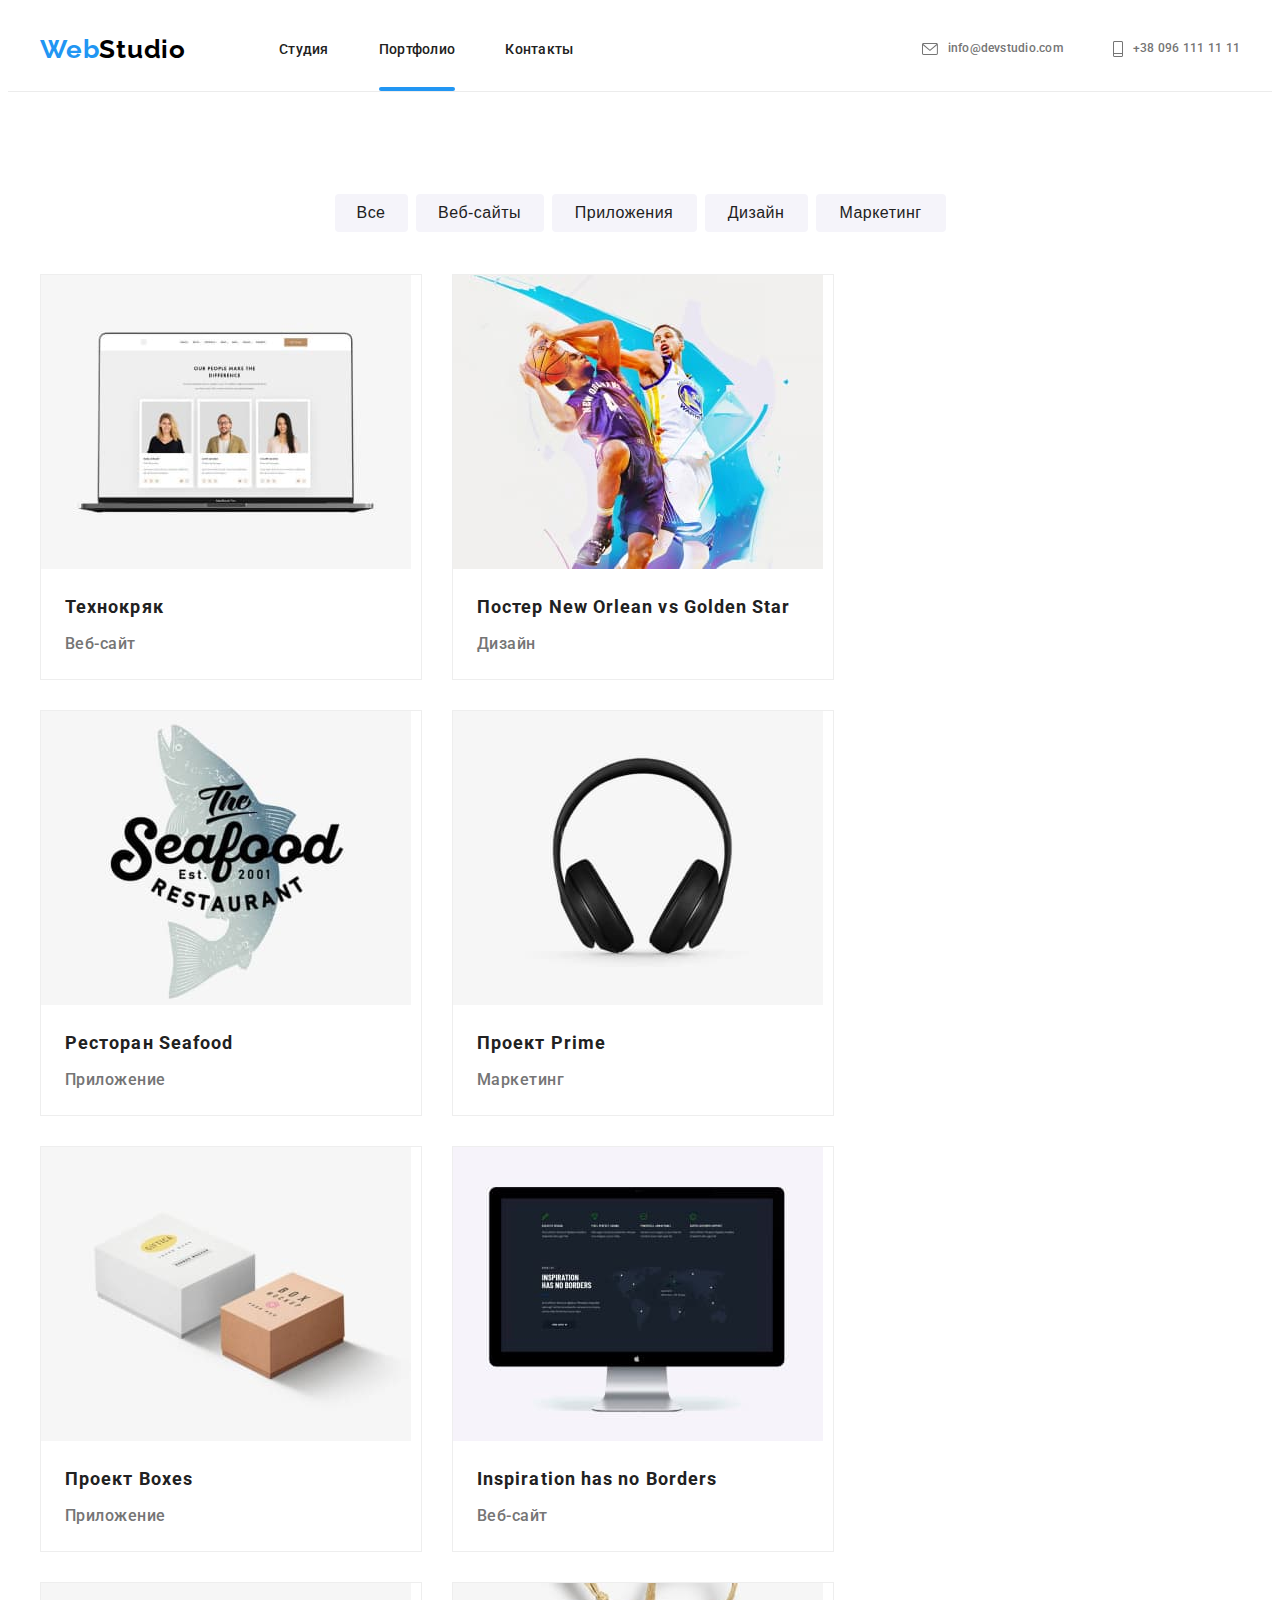
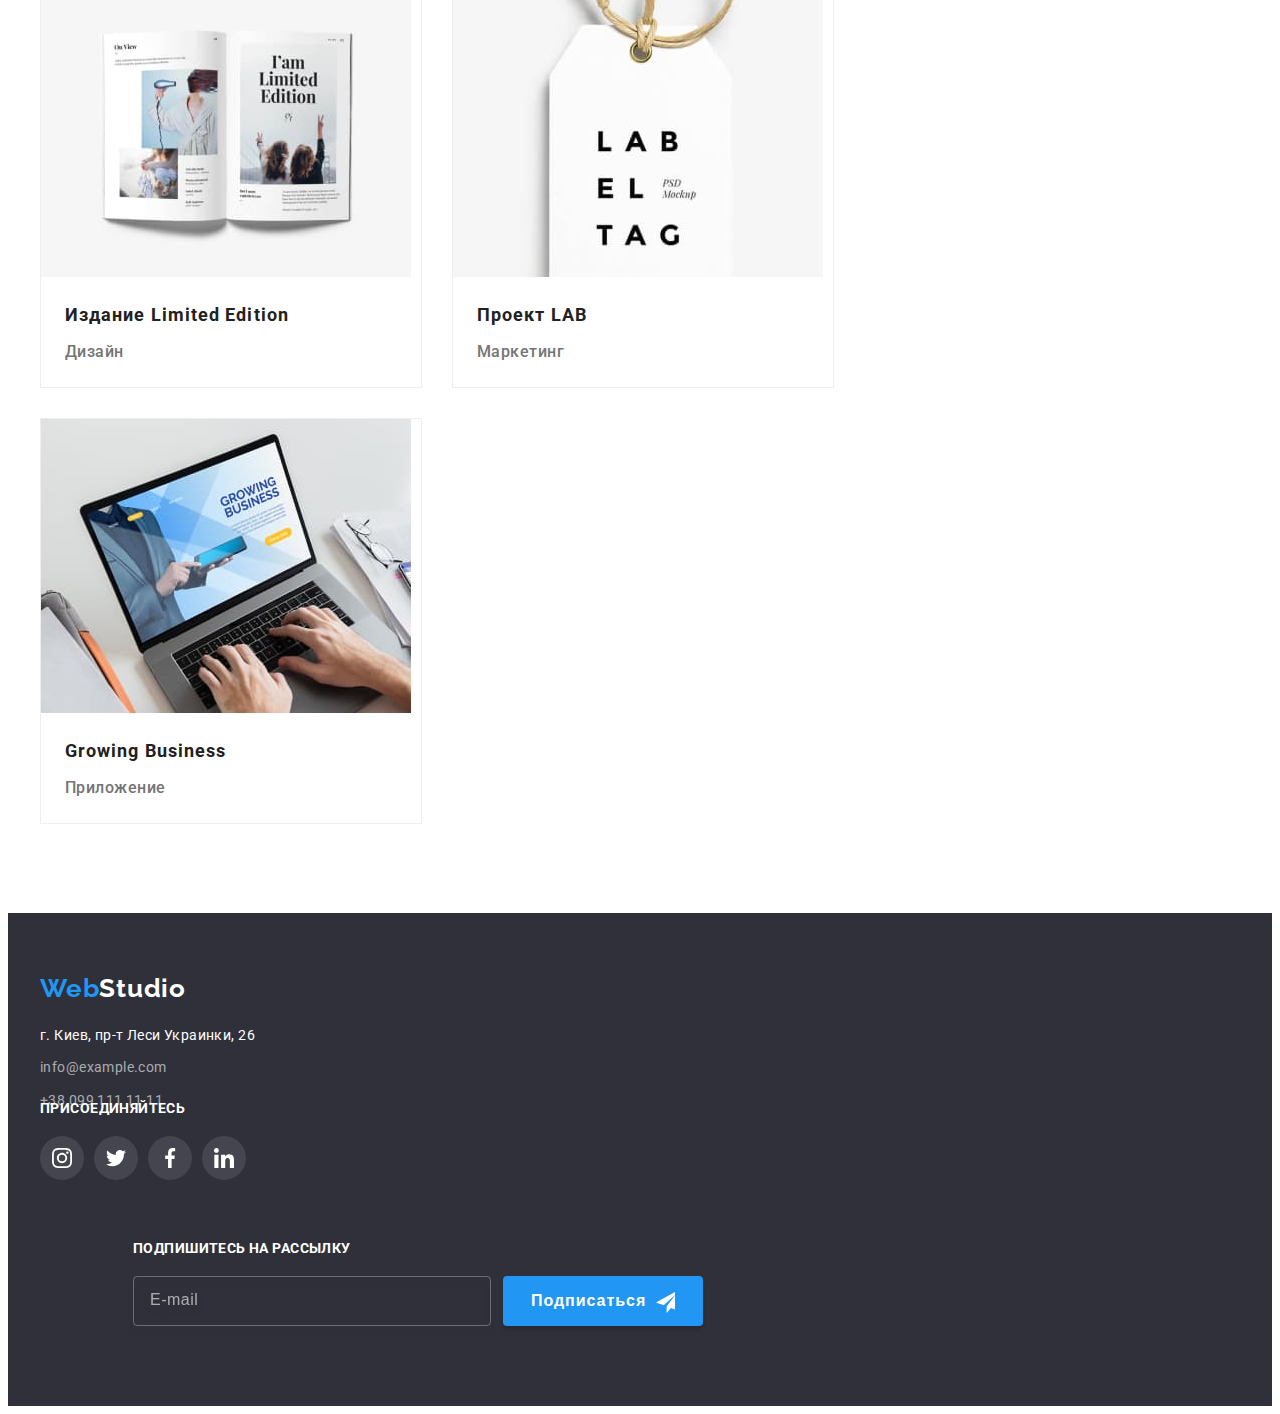
==== commit 6593e97d: "work on bugs" ====
--- a/portfolio.html
+++ b/portfolio.html
@@ -16,10 +16,10 @@
         />  
         <link rel="stylesheet" href="./css/main.min.css"/>
     </head>
-    <body>
+    <body class="body">
         
     <!-- site header -->
-    <header class="header">
+    <!-- <header class="header">
         <div class="container header-container">
             <a class="webstudio-logo-header" href="#">Web<span class="webstudio-black">Studio</span>
             </a>
@@ -33,13 +33,13 @@
                 <nav class="menu">
                     <ul class="list-studio-menu list-no-style">
                         <li class="list-studio-item">
-                            <a href="./index.html">Студия</a>
+                            <a class="list-studio-link" href="./index.html">Студия</a>
                         </li>
                         <li class="list-studio-item">
-                            <a class="link-studio"  href="./portfolio.html">Портфолио</a>
+                            <a class="link-studio list-studio-link"  href="./portfolio.html">Портфолио</a>
                         </li>
                         <li class="list-studio-item">
-                            <a href="#">Контакты</a>
+                            <a class="list-studio-link" href="#">Контакты</a>
                         </li>
                     </ul>
                 </nav>
@@ -76,8 +76,67 @@
                     </ul>
                 </div>
             </div>
-        </div>
-    </header>
+        </div> -->
+    <!-- </header> -->
+            <header class="header">
+                <div class="container header-container">
+                    <a class="webstudio-logo-header" href="#">Web<span class="webstudio-black">Studio</span>
+                    </a>
+                    <button class="header-button" type="button" aria-expanded="false" aria-controls="header-menu" data-menu-button>
+                        <svg width="40px" height="40px" aria-label="переключатель моюбильного меню">
+                            <use class="button-close-menu" href="./images/sprite-button-menu.svg#button-close-menu"></use>
+                            <use class="button-open-menu" href="./images/sprite-button-menu.svg#button-open-menu"></use>
+                        </svg>
+                    </button>
+                    <div class="header-menu" id="header-menu" data-menu>
+                        <nav class="menu">
+                            <ul class="list-studio-menu list-no-style">
+                                <li class="list-studio-item">
+                                    <a class="list-studio-link" href="./index.html">Студия</a>
+                                </li>
+                                <li class="list-studio-item">
+                                    <a class="list-studio-link link-studio" href="./portfolio.html">Портфолио</a>
+                                </li>
+                                <li class="list-studio-item">
+                                    <a class="list-studio-link" href="#">Контакты</a>
+                                </li>
+                            </ul>
+                        </nav>
+                        <div class="wrapper-studio-contacts">
+                            <ul class="list-studio-contacts list-no-style">
+                                <li class="studio-contacts-item">
+                                    <a class="studio-contacts-link contacts-mail" href="malito:info@devstudio.com">
+                                        <svg class="contacts-icon" width="16" height="12">
+                                            <use href="./images/sprite.svg#mail"></use>
+                                        </svg>
+                                        info@devstudio.com</a>
+                                </li>
+                                <li class="studio-contacts-item">
+                                    <a class="studio-contacts-link contacts-phone" href="tel:+380961111111">
+                                        <svg class="contacts-icon" width="10" height="16">
+                                            <use href="./images/sprite.svg#phone"></use>
+                                        </svg>
+                                        +38 096 111 11 11</a>
+                                </li>
+                            </ul>
+                            <ul class="header-social-links-list list-no-style">
+                                <li class="header-social-links-item">
+                                    <a href="#">Instagram</a>
+                                </li>
+                                <li class="header-social-links-item">
+                                    <a href="#">Twitter</a>
+                                </li>
+                                <li class="header-social-links-item">
+                                    <a href="#">Facebook</a>
+                                </li>
+                                <li class="header-social-links-item">
+                                    <a href="#">LinkedIn</a>
+                                </li>
+                            </ul>
+                        </div>
+                    </div>
+                </div>
+            </header>
         <!-- portfolio-->
     <main class="portfolio">
         <div class="container">
@@ -496,7 +555,7 @@
     </footer>
 <!-- /footer -->
         <script>
-            (() => {
+           (() => {
                 const menuBtnRef = document.querySelector("[data-menu-button]");
                 const mobileMenuRef = document.querySelector("[data-menu]");
 
--- a/css/main.min.css
+++ b/css/main.min.css
@@ -1,2 +1,2 @@
-body{font-family:"Roboto", sans-serif;font-weight:500;font-style:normal;font-size:14px;box-sizing:border-box}.list-no-style{list-style:none;margin:0;padding:0}a{display:block;text-decoration:none}.container{padding:0 15px;margin:0 auto;width:480px}@media screen and (min-width: 768px){.container{width:768px}}@media screen and (min-width: 1200px){.container{width:1200px}}img{display:block;max-width:100%;height:auto}.svg-icon{width:20px;height:20px}.backdrop{position:fixed;top:0;left:0;width:100%;height:100%;background-color:rgba(0,0,0,0.2);opacity:1;transition:opacity 250ms cubic-bezier(0.4, 0, 0.2, 1);overflow-y:scroll;z-index:160}.backdrop .modal{position:absolute;top:20px;left:50%;transform:translateX(-50%) scale(1);min-width:450px;min-height:609px;background:#fff;box-shadow:0px 1px 3px rgba(0,0,0,0.12),0px 1px 1px rgba(0,0,0,0.14),0px 2px 1px rgba(0,0,0,0.2);border-radius:4px;transition:scale 250ms cubic-bezier(0.4, 0, 0.2, 1);padding:40px;z-index:1000}@media screen and (min-width: 1200px){.backdrop .modal{top:50%;transform:translate(-50%, -50%) scale(1);min-width:528px;height:581px;overflow-y:auto}}.backdrop.is-hidden{opacity:0;pointer-events:none}.backdrop.is-hidden .modal{transform:translate(-50%, -50%) scale(0.9)}.backdrop h3{font-family:Roboto;font-weight:bold;font-size:20px;line-height:1.5;text-align:center;letter-spacing:0.03em;color:#212121;margin:0;margin-bottom:12px}@media screen and (min-width: 1200px){.backdrop h3{font-size:20px;line-height:1.15;margin-bottom:20px}}.form{width:370px;height:342px;margin:0 auto}@media screen and (min-width: 1200px){.form{width:448px}}.form input:not([type="checkbox"]){display:block;margin:0;padding:0;margin-top:4px;height:40px;width:100%;border:1px solid rgba(33,33,33,0.2);border-radius:4px;cursor:pointer;padding-left:42px}.form label{font-weight:normal;font-size:12px;line-height:1.167;letter-spacing:0.01em;color:#757575}.form .form-label{display:block;margin-bottom:10px}.form .form-label svg{position:absolute;top:50%;left:15px;transform:translateY(-50%);width:18px;height:18px}.form .form-label .form-input-wrapper{display:block;position:relative}.form .form-label .form-input-wrapper:focus-within>.form-icon{fill:#2196f3;transition:250ms cubic-bezier(0.4, 0, 0.2, 1)}.form .form-label .form-input-wrapper:focus-within>.form-input{border:1px solid #2196f3;outline:none;transition:250ms cubic-bezier(0.4, 0, 0.2, 1)}.form .form-textarea{display:block;margin-bottom:20px}.form .form-textarea textarea{display:block;margin:0;padding:0;margin-top:4px;height:120px;width:100%;border:1px solid rgba(33,33,33,0.2);border-radius:4px;resize:none;padding:12px 16px}.form-label-checkbox{display:inline-flex;align-items:center;align-self:center;margin-bottom:30px}.form-label-checkbox .form-input-checkbox{position:absolute;width:1px;height:1px;margin:-1px;border:0;padding:0;clip:rect(0 0 0 0);overflow:hidden}.form-label-checkbox .form-input-checkbox:checked+.form-icon-checkbox{background-color:#2196f3;background-image:url(../images/modal-form-icon-check.svg);background-origin:border-box}.form-label-checkbox .form-icon-checkbox{display:block;width:16px;height:15px;border:2px solid #212121;border-radius:4px;margin-right:9px}.form-label-checkbox .form-input-checkbox:focus+.form-icon-checkbox{border-color:#2196f3}.form-label-checkbox .form-text-checkbox{display:flex;font-weight:normal;font-size:12px;line-height:1.167;letter-spacing:0.03em;color:#757575;margin:0}@media screen and (min-width: 1200px){.form-label-checkbox .form-text-checkbox{font-size:14px;line-height:1.714}}.form-label-checkbox .form-text-checkbox a{color:#2196f3;text-decoration:underline;margin-left:4px}@media screen and (min-width: 1200px){.form-label-checkbox .form-text-checkbox a{margin-left:9px}}.btn-close-modal{position:absolute;right:0;top:0;display:flex;justify-content:center;align-items:center;border-radius:50%;background-color:#fff;border:1px solid rgba(0,0,0,0.1);box-sizing:border-box;width:30px;height:30px;margin-top:8px;margin-right:8px;cursor:pointer}.btn-close-modal:hover,.btn-close-modal:focus,.btn-close-modal:active{fill:#2196f3;transition:250ms cubic-bezier(0.4, 0, 0.2, 1)}.btn-close-modal svg{width:11px;height:11px}.btn-submit-modal{display:flex;margin:0 auto;padding:10px 55px;width:200px;height:50px;background:#2196f3;box-shadow:0px 4px 4px rgba(0,0,0,0.15);border-radius:4px;cursor:pointer;font-weight:bold;font-size:16px;line-height:1.875;letter-spacing:0.06em;color:#fff;border:none;outline:none}.header-button{display:inline-flex;border:none;margin:0;padding:0;background-color:transparent;cursor:pointer;outline:none;z-index:105}.header-button:hover .button-close-menu,.header-button:hover .button-open-menu{fill:#2196f3;transition:250ms cubic-bezier(0.4, 0, 0.2, 1)}.header-button:focus-within>.button-close-menu,.header-button:focus-within>.button-open-menu{fill:#2196f3}.header-button svg{width:40px;height:40px}.header-button .button-close-menu{display:none}.header-button.is-open .button-close-menu{display:block}.header-button.is-open .button-open-menu{display:none}@media screen and (min-width: 768px){.header-button{display:none}}@media screen and (min-width: 1200px){.header-button{display:none}}@media screen and (max-width: 767px){.body .header-menu{display:none;position:absolute;top:0;left:0;width:100%;padding:48px 83px 48px 40px;z-index:100;background-color:#fff}.body .header-menu.is-open{display:block}.body .contacts-icon{display:none}.body .list-studio-contacts{display:flex;flex-direction:column-reverse;margin-bottom:64px}.body .list-studio-menu li:not(:last-child){margin-bottom:32px}.body .contacts-phone{font-size:34px;line-height:1.176;letter-spacing:0.02em;color:#2196f3;margin-bottom:32px}.body .contacts-mail{font-size:24px;line-height:1.167;letter-spacing:0.02em;color:#757575}.body .header-social-links-list{display:flex}.body .header-social-links-item{font-size:18px;line-height:1.222;letter-spacing:0.02em;color:#2196f3}.body .header-social-links-item:not(:last-child){border-right:1px solid rgba(33,33,33,0.2);padding-right:10px;margin-right:10px}}header{padding:16px 0px;border-bottom:1px solid #ececec;background-color:#fff}header .container{display:flex;align-items:center}@media screen and (max-width: 767px){header .container{position:relative;justify-content:space-between;padding:0 15px}}@media screen and (min-width: 768px){.header-menu{width:100%;display:flex;justify-content:space-between;align-items:center}.header-menu .header-social-links-list{display:none}}@media screen and (min-width: 768px){.menu{display:flex;align-items:center}.list-studio-menu{display:flex}.list-studio-menu li:not(:last-child){margin-right:50px}}@media screen and (min-width: 768px) and (max-width: 1199px){.header{padding:25px 0}.header .list-studio-contacts{margin-bottom:0;width:138px;display:flex;flex-wrap:wrap}.header .list-studio-contacts .studio-contacts-item{margin-bottom:10px;margin-right:0px}.header .list-studio-contacts .studio-contacts-item:last-child{margin-bottom:0}}@media screen and (min-width: 1200px){.list-studio-contacts{display:flex;margin-left:auto}}@media screen and (min-width: 1200px){.list-studio-contacts .studio-contacts-item{display:flex;justify-content:center;align-items:center;margin:0 auto}}.contacts-icon{margin-right:10px;fill:#757575}.webstudio-logo-header{font-family:Raleway;font-weight:bold;font-size:24px;line-height:1.167;letter-spacing:0.03em;color:#2196f3;padding:0}@media screen and (min-width: 768px){.webstudio-logo-header{margin-right:88px}}@media screen and (min-width: 1200px){.webstudio-logo-header{margin-right:93px;font-size:26px;line-height:1.192}}.webstudio-logo-header .webstudio-black{color:#000}.studio-contacts-link{display:flex;font-size:12px;line-height:1.167;color:#757575;letter-spacing:0.02em;align-items:center}@media screen and (min-width: 1200px){.studio-contacts-link{line-height:1.143}.studio-contacts-link.contacts-mail{margin-right:50px}.studio-contacts-link:hover svg,.studio-contacts-link:focus svg{fill:#2196f3;transition:250ms cubic-bezier(0.4, 0, 0.2, 1)}}.list-studio-menu{margin-bottom:302px}@media screen and (min-width: 768px){.list-studio-menu{margin-bottom:0}}.list-studio-menu a{font-size:40px;line-height:1.175;text-align:left;letter-spacing:0.02em;color:#212121}@media screen and (min-width: 768px){.list-studio-menu a{font-size:14px;line-height:1.333;text-align:center}}.list-studio-menu a:hover,.list-studio-menu a:active,.list-studio-menu a:focus{color:#2196f3;transition:color 250ms cubic-bezier(0.4, 0, 0.2, 1)}.list-studio-menu .link-studio{position:relative}@media screen and (min-width: 768px){.list-studio-menu .link-studio::after{content:"";display:block;position:absolute;top:205%;left:0;width:100%;height:4px;background:#2196f3;border-radius:2px}}.list-studio-menu .link-studio:visited{color:#2196f3}.hero{margin:0 auto;background-color:#2f303a;padding-top:118px;padding-bottom:118px;border:1px solid #000000;box-shadow:0px 4px 4px rgba(0,0,0,0.25)}@media screen and (min-width: 1200px){.hero{padding-top:200px;padding-bottom:200px}}.hero .hero-box{margin:0 auto;text-align:center;max-width:360px}@media screen and (min-width: 1200px){.hero .hero-box{max-width:696px}}.hero .hero-box .hero-heading{font-weight:900;font-size:26px;line-height:1.615;text-align:center;letter-spacing:0.06em;text-transform:uppercase;color:#fff;margin:0 auto}@media screen and (min-width: 1200px){.hero .hero-box .hero-heading{font-size:44px;line-height:1.364}}.hero .hero-btn{display:flex;margin:0 auto;padding-top:30px}.hero .hero-btn .hero-button{font-weight:bold;font-size:16px;line-height:1.875;letter-spacing:0.06em;align-items:center;text-align:center;background-color:#2196f3;color:#fff;cursor:pointer;border-radius:4px;min-width:200px;min-height:50px;padding:10px 32px;margin:0 auto;display:flex}.overlay{margin-left:auto;margin-right:auto}@media screen and (max-width: 1199px){.hero{background-image:linear-gradient(to right, rgba(47,48,58,0.4), rgba(47,48,58,0.4)),url("../../images/overlay/overlay-480-x1.jpg");background-repeat:no-repeat;background-size:cover;background-position:center}}@media screen and (min-device-pixel-ratio: 2) and (max-width: 1199px), screen and (-webkit-min-device-pixel-ratio: 2) and (max-width: 1199px), screen and (-o-min-device-pixel-ratio: 2 / 1) and (max-width: 1199px), screen and (min-resolution: 192dpi) and (max-width: 1199px), screen and (min-resolution: 2dppx) and (max-width: 1199px){.hero{background-image:linear-gradient(to right, rgba(47,48,58,0.4), rgba(47,48,58,0.4)),url("../../images/overlay/overlay-480-x2.jpg")}}@media screen and (min-width: 768px){.hero{background-image:linear-gradient(to right, rgba(47,48,58,0.4), rgba(47,48,58,0.4)),url("../../images/overlay/overlay-768-x1.jpg")}}@media screen and (min-device-pixel-ratio: 2) and (min-width: 768px), screen and (-webkit-min-device-pixel-ratio: 2) and (min-width: 768px), screen and (-o-min-device-pixel-ratio: 2 / 1) and (min-width: 768px), screen and (min-resolution: 192dpi) and (min-width: 768px), screen and (min-resolution: 2dppx) and (min-width: 768px){.hero{background-image:linear-gradient(to right, rgba(47,48,58,0.4), rgba(47,48,58,0.4)),url("../../images/overlay/overlay-768-x2.jpg")}}@media screen and (min-width: 1200px){.hero{background-image:linear-gradient(to right, rgba(47,48,58,0.4), rgba(47,48,58,0.4)),url("../../images/overlay/overlay-1600-x1.jpg")}}@media screen and (min-device-pixel-ratio: 2) and (min-width: 1200px), screen and (-webkit-min-device-pixel-ratio: 2) and (min-width: 1200px), screen and (-o-min-device-pixel-ratio: 2 / 1) and (min-width: 1200px), screen and (min-resolution: 192dpi) and (min-width: 1200px), screen and (min-resolution: 2dppx) and (min-width: 1200px){.hero{background-image:linear-gradient(to right, rgba(47,48,58,0.4), rgba(47,48,58,0.4)),url("../../images/overlay/overlay-1600-x2.jpg")}}.advantage .advantage-list{padding:0;margin:0 auto;padding-top:60px;padding-bottom:60px}@media screen and (min-width: 768px){.advantage .advantage-list{display:flex;flex-wrap:wrap}}@media screen and (min-width: 768px) and (min-width: 1200px){.advantage .advantage-list{justify-content:space-between;padding-top:94px;padding-bottom:94px}}@media screen and (max-width: 767px){.advantage .advantage-list .advantage-item:not(:last-child){margin-bottom:30px}}@media screen and (min-width: 768px) and (max-width: 1199px){.advantage .advantage-list .advantage-item:not(:nth-last-child(-n+2)){margin-bottom:30px}}@media screen and (min-width: 768px) and (max-width: 1199px){.advantage .advantage-list .advantage-item:nth-last-child(even){margin-right:30px}}.advantage .advantage-list .advantage-icon-list{display:inline-flex;align-items:center;width:450px;height:120px;background:#f5f4fa;border-radius:4px;margin-bottom:30px}@media screen and (min-width: 768px){.advantage .advantage-list .advantage-icon-list{width:354px}}@media screen and (min-width: 1200px){.advantage .advantage-list .advantage-icon-list{width:270px}}.advantage .advantage-list .advantage-icon{width:70px;height:70px;margin:0 auto}.advantage .advantage-list .advantage-heading{text-align:center;font-weight:bold;line-height:1.143;letter-spacing:0.03em;text-transform:uppercase;color:#212121;width:450px;min-height:16px;margin:0;margin-bottom:10px}@media screen and (min-width: 768px){.advantage .advantage-list .advantage-heading{text-align:left;width:354px}}@media screen and (min-width: 1200px){.advantage .advantage-list .advantage-heading{width:270px}}.advantage .advantage-list .advantage-text{font-weight:normal;line-height:1.714;letter-spacing:0.03em;color:#757575;width:450px;min-height:50px;margin:0}@media screen and (min-width: 768px){.advantage .advantage-list .advantage-text{width:354px}}@media screen and (min-width: 1200px){.advantage .advantage-list .advantage-text{width:270px}}.activities{display:none}@media screen and (min-width: 768px){.activities{display:none}}@media screen and (min-width: 1200px){.activities{display:block;padding-bottom:94px}}.activities .activities-heading{font-weight:bold;font-size:36px;line-height:1.167;text-align:center;letter-spacing:0.03em;color:#212121;margin-bottom:50px;margin-top:0}.activities ul{display:flex;justify-content:space-between}.activities ul .activities-thumb{position:relative}.activities ul .activities-thumb .activities-thumb-text{display:flex;align-items:center;justify-content:center;width:370px;height:70px;background:rgba(47,48,58,0.8);font-weight:bold;font-size:14px;line-height:1.143;text-align:center;letter-spacing:0.03em;text-transform:uppercase;color:#fff;position:absolute;bottom:0}.team{margin:0 auto;background-color:#f5f4fa;padding-top:60px;padding-bottom:60px}@media screen and (min-width: 1200px){.team{padding-top:94px;padding-bottom:94px}}.team .heading-team{margin:0;font-weight:bold;font-size:36px;line-height:1.167;text-align:center;letter-spacing:0.03em;color:#212121;margin-bottom:50px}@media screen and (min-width: 768px){.team .team-list{display:flex;flex-wrap:wrap}}@media screen and (min-width: 1200px){.team .team-list{display:flex;justify-content:space-between}}.team .team-list .box-team-card{background-color:#fff;box-shadow:0px 1px 3px rgba(0,0,0,0.12),0px 1px 1px rgba(0,0,0,0.14),0px 2px 1px rgba(0,0,0,0.2);border-radius:0px 0px 4px 4px}@media screen and (min-width: 768px){.team .team-list .box-team-card{width:354px;height:536px}}@media screen and (min-width: 1200px){.team .team-list .box-team-card{width:270px;height:428px}}@media screen and (max-width: 767px){.team .team-list .box-team-card:not(:last-child){margin-bottom:30px}}@media screen and (min-width: 768px) and (max-width: 1199px){.team .team-list .box-team-card:not(:nth-last-child(-n+2)){margin-bottom:30px}}@media screen and (min-width: 768px) and (max-width: 1199px){.team .team-list .box-team-card:nth-last-child(even){margin-right:30px}}.team .team-list .team-text-card{padding:30px;font-size:16px;line-height:1.186;text-align:center;letter-spacing:0.03em}.team .team-list .team-text-card h3{margin:0;color:#212121}.team .team-list .team-text-card p{margin:0;font-weight:normal;color:#757575;margin-top:10px}.team .team-list .team-text-card .team-list-icon{display:flex;justify-content:space-between;width:206px;margin:0 auto}.team .team-list .team-text-card .team-list-icon .team-list-link{display:flex;justify-content:center;align-items:center;border-radius:50%;background-color:#fff;width:44px;height:44px;margin-top:16px}.team .team-list .team-text-card .team-list-icon .team-list-link svg{fill:#afb1b8}.team .team-list .team-text-card .team-list-icon .team-list-link:hover,.team .team-list .team-text-card .team-list-icon .team-list-link:focus{background-color:#2196f3;transition:250ms cubic-bezier(0.4, 0, 0.2, 1)}.team .team-list .team-text-card .team-list-icon .team-list-link:hover svg,.team .team-list .team-text-card .team-list-icon .team-list-link:focus svg{fill:#fff;transition:250ms cubic-bezier(0.4, 0, 0.2, 1)}.clients{padding-top:60px;padding-bottom:60px}@media screen and (min-width: 1200px){.clients{padding-top:94px;padding-bottom:94px}}.clients .clients-heading{font-family:Roboto;font-weight:bold;font-size:28px;line-height:1.179;text-align:center;letter-spacing:0.03em;color:#212121;margin:0;margin-bottom:30px}@media screen and (min-width: 1200px){.clients .clients-heading{font-size:36px;line-height:1.167;margin-bottom:50px}}.clients ul{display:flex;flex-wrap:wrap}@media screen and (min-width: 1200px){.clients ul{display:flex;justify-content:space-between}}@media screen and (max-width: 767px){.clients-list-logos li:not(:nth-last-child(-n+2)){margin-bottom:30px}}@media screen and (max-width: 767px){.clients-list-logos li:nth-last-child(even){margin-right:30px}}@media screen and (min-width: 768px){.clients-list-logos li:not(:nth-last-child(-n+3)){margin-bottom:30px}}@media screen and (min-width: 768px){.clients-list-logos li:not(:nth-child(3n)){margin-right:30px}}@media screen and (min-width: 1200px){.clients-list-logos li:not(:last-child){margin-right:30px}}.clients-item-logos{display:flex;justify-content:center;align-items:center;width:210px;height:90px;border:1px solid #afb1b8;box-sizing:border-box;border-radius:4px;margin:0 auto;fill:#afb1b8}@media screen and (min-width: 768px){.clients-item-logos{width:226px;height:90px}}@media screen and (min-width: 1200px){.clients-item-logos{width:170px;height:90px}}.clients-item-logos:hover,.clients-item-logos:focus{border:1px solid #2196f3;fill:#2196f3;transition:250ms cubic-bezier(0.4, 0, 0.2, 1)}.clients-item-logos .clients-logo-1{width:44px;height:49px}.clients-item-logos .clients-logo-2{width:40px;height:52px}.clients-item-logos .clients-logo-3{width:41px;height:43px}.clients-item-logos .clients-logo-4{width:80px;height:42px}.clients-item-logos .clients-logo-5{width:59px;height:47px}.clients-item-logos .clients-logo-6{width:88px;height:45px}.footer{width:100%;background-color:#2f303a;padding:60px 0;margin:0}@media screen and (min-width: 1200px){.footer{display:flex;margin:0 auto;align-items:center}}.footer .footer-wrapper{padding-left:15px;padding-right:15px}@media screen and (min-width: 1200px){.footer .footer-wrapper{display:flex;align-items:baseline;justify-content:space-between}}.footer h3{font-family:Roboto;font-weight:bold;font-size:14px;line-height:1.143;letter-spacing:0.03em;text-transform:uppercase;color:#fff;margin:0;margin-bottom:20px}@media screen and (min-width: 1200px){.footer h3{margin-bottom:0;text-align:left}}@media screen and (min-width: 768px) and (max-width: 1199px){.footer{display:flex;flex-wrap:wrap;justify-content:center;align-items:flex-start}}@media screen and (min-width: 1200px){.footer{display:flex}.footer .footer-connect{margin-left:70px}}.logo{text-align:center}@media screen and (min-width: 768px){.logo{text-align:center;margin-bottom:20px}}@media screen and (min-width: 768px){.footer-contacts{width:232px;height:127px;margin-right:165px}}@media screen and (min-width: 1200px){.footer-contacts{margin-right:70px}}a.webstudio-logo-footer{margin-bottom:20px;font-family:Raleway;font-weight:bold;font-size:24px;line-height:1.167;letter-spacing:0.03em;color:#2196f3;min-height:28px}@media screen and (min-width: 1200px){a.webstudio-logo-footer{font-size:26px;line-height:1.192;width:145px;min-height:31px}}.webstudio-white{color:#fff}.footer-item-contacts{margin-bottom:60px;display:flex;flex-direction:column;justify-content:center}@media screen and (min-width: 768px){.footer-item-contacts{display:block}}.footer-item-contacts li:not(:last-child){margin-bottom:8px}@media screen and (min-width: 1200px){.footer-item-contacts li:not(:last-child){margin-bottom:9px}}.footer-item-contacts a{text-align:center;font-weight:normal;line-height:1.714;letter-spacing:0.03em;color:rgba(255,255,255,0.6)}.footer-item-contacts a:hover,.footer-item-contacts a:active,.footer-item-contacts a:focus{color:#2196f3;transition:250ms cubic-bezier(0.4, 0, 0.2, 1)}.address{font-weight:normal;line-height:1.714;letter-spacing:0.03em;color:#fff;margin-bottom:8px;text-align:center}.footer-connect{display:flex;justify-content:center;align-items:center;flex-direction:column;margin-bottom:60px}.footer-list-icons{display:flex;justify-content:space-between;width:206px;margin:0}.footer-list-icons .footer-item-icon{display:flex;justify-content:center;align-items:center;border-radius:50%;background-color:rgba(255,255,255,0.1);width:44px;height:44px}.footer-list-icons .footer-item-icon:hover,.footer-list-icons .footer-item-icon:focus{background-color:#2196f3;transition:250ms cubic-bezier(0.4, 0, 0.2, 1)}.footer-list-icons .footer-item-icon .footer-icon{fill:#fff;width:20px;height:20px}.footer-follow{display:flex;align-items:center;flex-direction:column}@media screen and (min-width: 1200px){.footer-follow{margin-left:93px}}@media screen and (min-width: 768px){.footer-follow .follow-form{text-align:center}}@media screen and (min-width: 1200px){.footer-follow .follow-form{display:flex}}@media screen and (min-width: 1200px){.follow-form{margin-top:20px}}.follow-form input{width:450px;height:50px;border:1px solid rgba(255,255,255,0.3);box-sizing:border-box;margin-bottom:20px;filter:drop-shadow(0px 4px 4px rgba(0,0,0,0.15));border-radius:4px;background-color:inherit;color:rgba(255,255,255,0.6);padding-left:16px}@media screen and (min-width: 1200px){.follow-form input{width:358px;margin-right:12px}}.follow-form input::placeholder{font-weight:normal;font-size:16px;line-height:1.25;display:flex;align-items:center;letter-spacing:0.03em;color:rgba(255,255,255,0.6)}.follow-form .button-wrapper{padding:0 134px}@media screen and (min-width: 768px){.follow-form .button-wrapper{padding:0}}.follow-form .button-wrapper button{display:inline-flex;align-items:center;padding:10px 28px;width:200px;height:50px;background:#2196f3;box-shadow:0px 4px 4px rgba(0,0,0,0.15);border-radius:4px;cursor:pointer;font-weight:bold;font-size:16px;line-height:1.875;letter-spacing:0.06em;color:#fff;border:none;outline:none}.follow-form .button-wrapper button .button-icon{display:block;width:24px;height:24px;margin-left:10px;background-image:url(../images/footer-button-send.svg)}.header-portfolio{border:1px solid #ececec}.header-portfolio .link-portfolio{position:relative}.header-portfolio .link-portfolio::after{content:"";display:block;position:absolute;bottom:0;left:0;width:100%;height:4px;background:#2196f3;border-radius:2px}.portfolio{display:flex;margin:0 auto;margin-top:60px}@media screen and (min-width: 1200px){.portfolio{margin-top:94px}}@media screen and (min-width: 768px){.btn-portfolio{display:flex;align-items:center;margin:0 auto;width:611px;height:54px}}@media screen and (max-width: 767px){.btn-portfolio ul{display:flex;flex-wrap:wrap}}@media screen and (min-width: 768px){.btn-portfolio ul{display:flex;justify-content:space-between;margin:0 auto;justify-content:space-between;align-items:flex-start}}.btn-portfolio li{padding-right:8px}@media screen and (max-width: 767px){.btn-portfolio li:not(:nth-last-child(-n+2)){margin-bottom:15px}}@media screen and (min-width: 768px){.btn-portfolio li{margin-bottom:0}}.btn-portfolio .btn-menu{background:#f5f4fa;font-size:16px;line-height:1.625;text-align:center;letter-spacing:0.03em;color:#212121;cursor:pointer;border-radius:4px;border:0px}.btn-portfolio .btn-menu:hover,.btn-portfolio .btn-menu:active,.btn-portfolio .btn-menu:focus{color:#fff;background-color:#2196f3;box-shadow:0px 3px 1px rgba(0,0,0,0.1),0px 1px 2px rgba(0,0,0,0.08),0px 2px 2px rgba(0,0,0,0.12);transition:250ms cubic-bezier(0.4, 0, 0.2, 1)}.btn-portfolio .btn-menu-all{width:73px;min-height:38px}.btn-portfolio .btn-menu-site{width:128px;min-height:38px}.btn-portfolio .btn-menu-app{width:145px;min-height:38px}.btn-portfolio .btn-menu-design{width:103px;min-height:38px}.btn-portfolio .btn-menu-marketing{width:130px;min-height:38px}.menu-portfolio{display:flex;align-items:center;margin:0 auto;margin-top:40px;margin-bottom:60px}@media screen and (min-width: 768px){.menu-portfolio{margin-top:34px;margin-bottom:89px}}.menu-portfolio .container-card{margin-left:0;margin-right:0}.menu-portfolio .container-card .menu-list-portfolio{display:flex;flex-wrap:wrap}@media screen and (min-width: 768px){.menu-portfolio .container-card .menu-list-portfolio{margin-right:calc(-1 * 30px);margin-bottom:calc(-1 * 30px)}}.menu-portfolio .container-card .menu-list-portfolio li:not(:last-child){margin-bottom:30px}@media screen and (min-width: 768px){.menu-portfolio .container-card .menu-list-portfolio li{flex-basis:calc(100% / 2 - 30px);margin-right:30px;margin-bottom:30px}}@media screen and (min-width: 1200px){.menu-portfolio .container-card .menu-list-portfolio li{flex-basis:calc(100% / 3 - 30px)}}.menu-portfolio .container-card .menu-list-portfolio .box-portfolio{width:450px;height:404px;background-color:#fff;border:1px solid #eee}@media screen and (min-width: 768px){.menu-portfolio .container-card .menu-list-portfolio .box-portfolio{width:354px;height:440px}}@media screen and (min-width: 1200px){.menu-portfolio .container-card .menu-list-portfolio .box-portfolio{width:370px;height:404px}}.menu-portfolio .container-card .menu-list-portfolio .box-portfolio .box-portfolio-link:hover,.menu-portfolio .container-card .menu-list-portfolio .box-portfolio .box-portfolio-link:focus{box-sizing:border-box;box-shadow:0px 1px 1px rgba(0,0,0,0.12),0px 4px 4px rgba(0,0,0,0.06),1px 4px 6px rgba(0,0,0,0.16);transition:250ms cubic-bezier(0.4, 0, 0.2, 1)}.menu-portfolio .container-card .menu-list-portfolio .portfolio-text-card{padding:20px 24px}.menu-portfolio .container-card .menu-list-portfolio .portfolio-text-card h2{font-weight:bold;font-size:18px;line-height:2;letter-spacing:0.06em;color:#212121;margin:0}.menu-portfolio .container-card .menu-list-portfolio .portfolio-text-card p{font-size:16px;line-height:1.875;letter-spacing:0.03em;color:#757575;margin:0;margin-top:4px}.portfolio-thumb{position:relative;overflow:hidden;transition:transform 250ms cubic-bezier(0.4, 0, 0.2, 1)}.portfolio-thumb .portfolio-info-thumb{display:inline-block;position:absolute;bottom:0;left:0;padding:63px 24px 63px 24px;width:100%;height:100%;background:rgba(33,150,243,0.9);font-weight:normal;font-size:18px;line-height:1.556;letter-spacing:0.03em;color:#fff;transform:translateY(100%);transition:transform 250ms cubic-bezier(0.4, 0, 0.2, 1)}.box-portfolio-link:hover .portfolio-info-thumb,.box-portfolio-link:focus .portfolio-info-thumb{transform:translateY(0);transition:transform 250ms cubic-bezier(0.4, 0, 0.2, 1)}.link-portfolio:visited{color:#2196f3}
+body{font-family:"Roboto", sans-serif;font-weight:500;font-style:normal;font-size:14px;box-sizing:border-box}.list-no-style{list-style:none;margin:0;padding:0}a{display:block;text-decoration:none}.container{padding:0 15px;margin:0 auto;width:480px}@media screen and (min-width: 768px){.container{width:768px}}@media screen and (min-width: 1200px){.container{width:1200px}}img{display:block;max-width:100%;height:auto}.svg-icon{width:20px;height:20px}.backdrop{position:fixed;top:0;left:0;width:100%;height:100%;background-color:rgba(0,0,0,0.2);opacity:1;transition:opacity 250ms cubic-bezier(0.4, 0, 0.2, 1);overflow-y:scroll;z-index:160}.backdrop .modal{position:absolute;top:20px;left:50%;transform:translateX(-50%) scale(1);min-width:450px;min-height:609px;background:#fff;box-shadow:0px 1px 3px rgba(0,0,0,0.12),0px 1px 1px rgba(0,0,0,0.14),0px 2px 1px rgba(0,0,0,0.2);border-radius:4px;transition:scale 250ms cubic-bezier(0.4, 0, 0.2, 1);padding:40px;z-index:1000}@media screen and (min-width: 1200px){.backdrop .modal{top:50%;transform:translate(-50%, -50%) scale(1);min-width:528px;height:581px;overflow-y:auto}}.backdrop.is-hidden{opacity:0;pointer-events:none}.backdrop.is-hidden .modal{transform:translate(-50%, -50%) scale(0.9)}.backdrop h3{font-family:Roboto;font-weight:bold;font-size:20px;line-height:1.5;text-align:center;letter-spacing:0.03em;color:#212121;margin:0;margin-bottom:12px}@media screen and (min-width: 1200px){.backdrop h3{font-size:20px;line-height:1.15;margin-bottom:20px}}.form{width:370px;height:342px;margin:0 auto}@media screen and (min-width: 1200px){.form{width:448px}}.form input:not([type="checkbox"]){display:block;margin:0;padding:0;margin-top:4px;height:40px;width:100%;border:1px solid rgba(33,33,33,0.2);border-radius:4px;cursor:pointer;padding-left:42px}.form label{font-weight:normal;font-size:12px;line-height:1.167;letter-spacing:0.01em;color:#757575}.form .form-label{display:block;margin-bottom:10px}.form .form-label svg{position:absolute;top:50%;left:15px;transform:translateY(-50%);width:18px;height:18px}.form .form-label .form-input-wrapper{display:block;position:relative}.form .form-label .form-input-wrapper:focus-within>.form-icon{fill:#2196f3;transition:250ms cubic-bezier(0.4, 0, 0.2, 1)}.form .form-label .form-input-wrapper:focus-within>.form-input{border:1px solid #2196f3;outline:none;transition:250ms cubic-bezier(0.4, 0, 0.2, 1)}.form .form-textarea{display:block;margin-bottom:20px}.form .form-textarea textarea{display:block;margin:0;padding:0;margin-top:4px;height:120px;width:100%;border:1px solid rgba(33,33,33,0.2);border-radius:4px;resize:none;padding:12px 16px}.form-label-checkbox{display:inline-flex;align-items:center;align-self:center;margin-bottom:30px}.form-label-checkbox .form-input-checkbox{position:absolute;width:1px;height:1px;margin:-1px;border:0;padding:0;clip:rect(0 0 0 0);overflow:hidden}.form-label-checkbox .form-input-checkbox:checked+.form-icon-checkbox{background-color:#2196f3;background-image:url(../images/modal-form-icon-check.svg);background-origin:border-box}.form-label-checkbox .form-icon-checkbox{display:block;width:16px;height:15px;border:2px solid #212121;border-radius:4px;margin-right:9px}.form-label-checkbox .form-input-checkbox:focus+.form-icon-checkbox{border-color:#2196f3}.form-label-checkbox .form-text-checkbox{display:flex;font-weight:normal;font-size:12px;line-height:1.167;letter-spacing:0.03em;color:#757575;margin:0}@media screen and (min-width: 1200px){.form-label-checkbox .form-text-checkbox{font-size:14px;line-height:1.714}}.form-label-checkbox .form-text-checkbox a{color:#2196f3;text-decoration:underline;margin-left:4px}@media screen and (min-width: 1200px){.form-label-checkbox .form-text-checkbox a{margin-left:9px}}.btn-close-modal{position:absolute;right:0;top:0;display:flex;justify-content:center;align-items:center;border-radius:50%;background-color:#fff;border:1px solid rgba(0,0,0,0.1);box-sizing:border-box;width:30px;height:30px;margin-top:8px;margin-right:8px;cursor:pointer}.btn-close-modal:hover,.btn-close-modal:focus,.btn-close-modal:active{fill:#2196f3;transition:250ms cubic-bezier(0.4, 0, 0.2, 1)}.btn-close-modal svg{width:11px;height:11px}.btn-submit-modal{display:flex;margin:0 auto;padding:10px 55px;width:200px;height:50px;background:#2196f3;box-shadow:0px 4px 4px rgba(0,0,0,0.15);border-radius:4px;cursor:pointer;font-weight:bold;font-size:16px;line-height:1.875;letter-spacing:0.06em;color:#fff;border:none;outline:none}.header-button{display:inline-flex;border:none;margin:0;padding:0;background-color:transparent;cursor:pointer;outline:none;z-index:105}.header-button:hover .button-close-menu,.header-button:hover .button-open-menu{fill:#2196f3;transition:250ms cubic-bezier(0.4, 0, 0.2, 1)}.header-button:focus-within>.button-close-menu,.header-button:focus-within>.button-open-menu{fill:#2196f3}.header-button svg{width:40px;height:40px}.header-button .button-close-menu{display:none}.header-button.is-open .button-close-menu{display:block}.header-button.is-open .button-open-menu{display:none}@media screen and (min-width: 768px){.header-button{display:none}}@media screen and (min-width: 1200px){.header-button{display:none}}@media screen and (max-width: 767px){.body .header-menu{display:none;position:absolute;top:0;left:0;width:100%;padding:48px 83px 48px 40px;z-index:100;background-color:#fff}.body .header-menu.is-open{display:block}.body .contacts-icon{display:none}.body .list-studio-contacts{display:flex;flex-direction:column-reverse;margin-bottom:64px}.body .list-studio-menu li:not(:last-child){margin-bottom:32px}.body .contacts-phone{font-size:34px;line-height:1.176;letter-spacing:0.02em;color:#2196f3;margin-bottom:32px}.body .contacts-mail{font-size:24px;line-height:1.167;letter-spacing:0.02em;color:#757575}.body .header-social-links-list{display:flex}.body .header-social-links-list .header-social-links-item:not(:last-child){border-right:1px solid rgba(33,33,33,0.2);padding-right:10px;margin-right:10px}.body .header-social-links-list a{font-size:18px;line-height:1.222;letter-spacing:0.02em;color:#2196f3}}header{border-bottom:1px solid #ececec;background-color:#fff}@media screen and (max-width: 767px){header{padding:16px 0}}header .container{display:flex;align-items:center}@media screen and (max-width: 767px){header .container{position:relative;justify-content:space-between;padding:0 15px}}@media screen and (min-width: 768px){.header-menu{width:100%;display:flex;justify-content:space-between;align-items:center}.header-menu .header-social-links-list{display:none}}@media screen and (min-width: 768px){.menu{display:flex;align-items:center;margin-right:84px}}@media screen and (min-width: 768px) and (min-width: 1200px){.menu{margin-right:0}}@media screen and (min-width: 768px){.list-studio-menu{display:flex}.list-studio-menu li:not(:last-child){margin-right:50px}}@media screen and (min-width: 768px) and (max-width: 1199px){.header .list-studio-contacts{margin-bottom:0;display:flex;flex-wrap:wrap}.header .list-studio-contacts .studio-contacts-item{margin-bottom:10px;margin-right:0px}.header .list-studio-contacts .studio-contacts-item:last-child{margin-bottom:0}}@media screen and (min-width: 768px){.studio-contacts-item a:hover,.studio-contacts-item a:focus{color:#2196f3;transition:250ms cubic-bezier(0.4, 0, 0.2, 1)}}@media screen and (min-width: 768px){.list-studio-contacts a{display:flex;align-items:center;line-height:1.143;letter-spacing:0.02em;color:#757575}.list-studio-contacts a.contacts-mail{margin-right:50px}.list-studio-contacts a:hover svg,.list-studio-contacts a:focus svg{fill:#2196f3;transition:250ms cubic-bezier(0.4, 0, 0.2, 1)}}@media screen and (min-width: 1200px){.list-studio-contacts{display:flex;margin-left:auto}}@media screen and (min-width: 1200px){.list-studio-contacts .studio-contacts-item{display:flex;justify-content:center;align-items:center;margin:0 auto}}.contacts-icon{margin-right:10px;fill:#757575}.webstudio-logo-header{font-family:Raleway;font-weight:bold;font-size:24px;line-height:1.167;letter-spacing:0.03em;color:#2196f3;padding:0}@media screen and (min-width: 768px){.webstudio-logo-header{margin-right:88px}}@media screen and (min-width: 1200px){.webstudio-logo-header{margin-right:93px;font-size:26px;line-height:1.192}}.webstudio-logo-header .webstudio-black{color:#000}.studio-contacts-link{display:flex;font-size:12px;line-height:1.167;color:#757575;letter-spacing:0.02em;align-items:center}@media screen and (min-width: 1200px){.studio-contacts-link{line-height:1.143}.studio-contacts-link.contacts-mail{margin-right:50px}}.list-studio-menu{margin-bottom:302px}@media screen and (min-width: 768px){.list-studio-menu{margin-bottom:0}}.list-studio-menu a{font-size:40px;line-height:1.175;text-align:left;letter-spacing:0.02em;color:#212121}@media screen and (min-width: 768px){.list-studio-menu a{font-size:14px;line-height:1.333;text-align:center}}.list-studio-menu a:hover,.list-studio-menu a:active,.list-studio-menu a:focus{color:#2196f3;transition:color 250ms cubic-bezier(0.4, 0, 0.2, 1)}@media screen and (min-width: 768px){.list-studio-menu .list-studio-link{padding:32px 0}}.list-studio-menu .link-studio{position:relative}.list-studio-menu .link-studio::after{content:"";display:block;position:absolute;bottom:0;left:0;width:100%;height:4px;background:#2196f3;border-radius:2px}@media screen and (max-width: 767px){.list-studio-menu .link-studio::after{display:none}}.list-studio-menu .link-studio:visited{color:#2196f3}.hero{margin:0 auto;background-color:#2f303a;padding-top:118px;padding-bottom:118px;border:1px solid #000000;box-shadow:0px 4px 4px rgba(0,0,0,0.25)}@media screen and (min-width: 1200px){.hero{padding-top:200px;padding-bottom:200px}}.hero .hero-box{margin:0 auto;text-align:center;max-width:360px}@media screen and (min-width: 1200px){.hero .hero-box{max-width:696px}}.hero .hero-box .hero-heading{font-weight:900;font-size:26px;line-height:1.615;text-align:center;letter-spacing:0.06em;text-transform:uppercase;color:#fff;margin:0 auto}@media screen and (min-width: 1200px){.hero .hero-box .hero-heading{font-size:44px;line-height:1.364}}.hero .hero-btn{display:flex;margin:0 auto;padding-top:30px}.hero .hero-btn .hero-button{font-weight:bold;font-size:16px;line-height:1.875;letter-spacing:0.06em;align-items:center;text-align:center;background-color:#2196f3;color:#fff;cursor:pointer;border-radius:4px;min-width:200px;min-height:50px;padding:10px 32px;margin:0 auto;display:flex}.overlay{margin-left:auto;margin-right:auto}.hero{background-image:linear-gradient(to right, rgba(47,48,58,0.4), rgba(47,48,58,0.4)),url("../../images/overlay/overlay-480-x1.jpg");background-repeat:no-repeat;background-size:cover;background-position:center}@media screen and (min-device-pixel-ratio: 2) and (max-width: 767px), screen and (-webkit-min-device-pixel-ratio: 2) and (max-width: 767px), screen and (-o-min-device-pixel-ratio: 2 / 1) and (max-width: 767px), screen and (min-resolution: 192dpi) and (max-width: 767px), screen and (min-resolution: 2dppx) and (max-width: 767px){.hero{background-image:linear-gradient(to right, rgba(47,48,58,0.4), rgba(47,48,58,0.4)),url("../../images/overlay/overlay-480-x2.jpg")}}@media screen and (min-width: 768px){.hero{background-image:linear-gradient(to right, rgba(47,48,58,0.4), rgba(47,48,58,0.4)),url("../../images/overlay/overlay-768-x1.jpg")}}@media screen and (min-device-pixel-ratio: 2) and (min-width: 768px), screen and (-webkit-min-device-pixel-ratio: 2) and (min-width: 768px), screen and (-o-min-device-pixel-ratio: 2 / 1) and (min-width: 768px), screen and (min-resolution: 192dpi) and (min-width: 768px), screen and (min-resolution: 2dppx) and (min-width: 768px){.hero{background-image:linear-gradient(to right, rgba(47,48,58,0.4), rgba(47,48,58,0.4)),url("../../images/overlay/overlay-768-x2.jpg")}}@media screen and (min-width: 1200px){.hero{background-image:linear-gradient(to right, rgba(47,48,58,0.4), rgba(47,48,58,0.4)),url("../../images/overlay/overlay-1600-x1.jpg")}}@media screen and (min-device-pixel-ratio: 2) and (min-width: 1200px), screen and (-webkit-min-device-pixel-ratio: 2) and (min-width: 1200px), screen and (-o-min-device-pixel-ratio: 2 / 1) and (min-width: 1200px), screen and (min-resolution: 192dpi) and (min-width: 1200px), screen and (min-resolution: 2dppx) and (min-width: 1200px){.hero{background-image:linear-gradient(to right, rgba(47,48,58,0.4), rgba(47,48,58,0.4)),url("../../images/overlay/overlay-1600-x2.jpg")}}.advantage .advantage-list{padding:0;margin:0 auto;padding-top:60px;padding-bottom:60px}@media screen and (min-width: 768px){.advantage .advantage-list{display:flex;flex-wrap:wrap}}@media screen and (min-width: 768px) and (min-width: 1200px){.advantage .advantage-list{justify-content:space-between;padding-top:94px;padding-bottom:94px}}@media screen and (max-width: 767px){.advantage .advantage-list .advantage-item:not(:last-child){margin-bottom:30px}}@media screen and (min-width: 768px) and (max-width: 1199px){.advantage .advantage-list .advantage-item:not(:nth-last-child(-n+2)){margin-bottom:30px}}@media screen and (min-width: 768px) and (max-width: 1199px){.advantage .advantage-list .advantage-item:nth-last-child(even){margin-right:30px}}.advantage .advantage-list .advantage-icon-list{display:inline-flex;align-items:center;width:450px;height:120px;background:#f5f4fa;border-radius:4px;margin-bottom:30px}@media screen and (min-width: 768px){.advantage .advantage-list .advantage-icon-list{width:354px}}@media screen and (min-width: 1200px){.advantage .advantage-list .advantage-icon-list{width:270px}}.advantage .advantage-list .advantage-icon{width:70px;height:70px;margin:0 auto}.advantage .advantage-list .advantage-heading{text-align:center;font-weight:bold;line-height:1.143;letter-spacing:0.03em;text-transform:uppercase;color:#212121;width:450px;min-height:16px;margin:0;margin-bottom:10px}@media screen and (min-width: 768px){.advantage .advantage-list .advantage-heading{text-align:left;width:354px}}@media screen and (min-width: 1200px){.advantage .advantage-list .advantage-heading{width:270px}}.advantage .advantage-list .advantage-text{font-weight:normal;line-height:1.714;letter-spacing:0.03em;color:#757575;width:450px;min-height:50px;margin:0}@media screen and (min-width: 768px){.advantage .advantage-list .advantage-text{width:354px}}@media screen and (min-width: 1200px){.advantage .advantage-list .advantage-text{width:270px}}.activities{display:none}@media screen and (min-width: 768px){.activities{display:none}}@media screen and (min-width: 1200px){.activities{display:block;padding-bottom:94px}}.activities .activities-heading{font-weight:bold;font-size:36px;line-height:1.167;text-align:center;letter-spacing:0.03em;color:#212121;margin-bottom:50px;margin-top:0}.activities ul{display:flex;justify-content:space-between}.activities ul .activities-thumb{position:relative}.activities ul .activities-thumb .activities-thumb-text{display:flex;align-items:center;justify-content:center;width:370px;height:70px;background:rgba(47,48,58,0.8);font-weight:bold;font-size:14px;line-height:1.143;text-align:center;letter-spacing:0.03em;text-transform:uppercase;color:#fff;position:absolute;bottom:0}.team{margin:0 auto;background-color:#f5f4fa;padding-top:60px;padding-bottom:60px}@media screen and (min-width: 1200px){.team{padding-top:94px;padding-bottom:94px}}.team .heading-team{margin:0;font-weight:bold;font-size:36px;line-height:1.167;text-align:center;letter-spacing:0.03em;color:#212121;margin-bottom:50px}@media screen and (min-width: 768px){.team .team-list{display:flex;flex-wrap:wrap}}@media screen and (min-width: 1200px){.team .team-list{display:flex;justify-content:space-between}}.team .team-list .box-team-card{background-color:#fff;box-shadow:0px 1px 3px rgba(0,0,0,0.12),0px 1px 1px rgba(0,0,0,0.14),0px 2px 1px rgba(0,0,0,0.2);border-radius:0px 0px 4px 4px}@media screen and (min-width: 768px){.team .team-list .box-team-card{width:354px;height:536px}}@media screen and (min-width: 1200px){.team .team-list .box-team-card{width:270px;height:428px}}@media screen and (max-width: 767px){.team .team-list .box-team-card:not(:last-child){margin-bottom:30px}}@media screen and (min-width: 768px) and (max-width: 1199px){.team .team-list .box-team-card:not(:nth-last-child(-n+2)){margin-bottom:30px}}@media screen and (min-width: 768px) and (max-width: 1199px){.team .team-list .box-team-card:nth-last-child(even){margin-right:30px}}.team .team-list .team-text-card{padding:30px;font-size:16px;line-height:1.186;text-align:center;letter-spacing:0.03em}.team .team-list .team-text-card h3{margin:0;color:#212121}.team .team-list .team-text-card p{margin:0;font-weight:normal;color:#757575;margin-top:10px}.team .team-list .team-text-card .team-list-icon{display:flex;justify-content:space-between;width:206px;margin:0 auto}.team .team-list .team-text-card .team-list-icon .team-list-link{display:flex;justify-content:center;align-items:center;border-radius:50%;background-color:#fff;width:44px;height:44px;margin-top:16px}.team .team-list .team-text-card .team-list-icon .team-list-link svg{fill:#afb1b8}.team .team-list .team-text-card .team-list-icon .team-list-link:hover,.team .team-list .team-text-card .team-list-icon .team-list-link:focus{background-color:#2196f3;transition:250ms cubic-bezier(0.4, 0, 0.2, 1)}.team .team-list .team-text-card .team-list-icon .team-list-link:hover svg,.team .team-list .team-text-card .team-list-icon .team-list-link:focus svg{fill:#fff;transition:250ms cubic-bezier(0.4, 0, 0.2, 1)}.clients{padding-top:60px;padding-bottom:60px}@media screen and (min-width: 1200px){.clients{padding-top:94px;padding-bottom:94px}}.clients .clients-heading{font-family:Roboto;font-weight:bold;font-size:28px;line-height:1.179;text-align:center;letter-spacing:0.03em;color:#212121;margin:0;margin-bottom:30px}@media screen and (min-width: 1200px){.clients .clients-heading{font-size:36px;line-height:1.167;margin-bottom:50px}}.clients ul{display:flex;flex-wrap:wrap}@media screen and (min-width: 1200px){.clients ul{display:flex;justify-content:space-between}}@media screen and (max-width: 767px){.clients-list-logos li:not(:nth-last-child(-n+2)){margin-bottom:30px}}@media screen and (max-width: 767px){.clients-list-logos li:nth-last-child(even){margin-right:30px}}@media screen and (min-width: 768px){.clients-list-logos li:not(:nth-last-child(-n+3)){margin-bottom:30px}}@media screen and (min-width: 768px){.clients-list-logos li:not(:nth-child(3n)){margin-right:30px}}@media screen and (min-width: 1200px){.clients-list-logos li:not(:last-child){margin-right:30px}}.clients-item-logos{display:flex;justify-content:center;align-items:center;width:210px;height:90px;border:1px solid #afb1b8;box-sizing:border-box;border-radius:4px;margin:0 auto;fill:#afb1b8}@media screen and (min-width: 768px){.clients-item-logos{width:226px;height:90px}}@media screen and (min-width: 1200px){.clients-item-logos{width:170px;height:90px}}.clients-item-logos:hover,.clients-item-logos:focus{border:1px solid #2196f3;fill:#2196f3;transition:250ms cubic-bezier(0.4, 0, 0.2, 1)}.clients-item-logos .clients-logo-1{width:44px;height:49px}.clients-item-logos .clients-logo-2{width:40px;height:52px}.clients-item-logos .clients-logo-3{width:41px;height:43px}.clients-item-logos .clients-logo-4{width:80px;height:42px}.clients-item-logos .clients-logo-5{width:59px;height:47px}.clients-item-logos .clients-logo-6{width:88px;height:45px}.footer{width:100%;background-color:#2f303a;padding:60px 0;margin:0}@media screen and (min-width: 1200px){.footer{display:flex;margin:0 auto;align-items:center}}.footer .footer-wrapper{padding-left:15px;padding-right:15px}@media screen and (min-width: 768px){.footer .footer-wrapper{display:flex;flex-wrap:wrap;justify-content:center}}@media screen and (min-width: 1200px){.footer .footer-wrapper{display:flex;flex-wrap:nowrap;align-items:baseline;justify-content:space-between}}.footer h3{font-family:Roboto;font-weight:bold;font-size:14px;line-height:1.143;letter-spacing:0.03em;text-transform:uppercase;color:#fff;margin:0;margin-bottom:20px}@media screen and (min-width: 1200px){.footer h3{text-align:left}}@media screen and (min-width: 768px) and (max-width: 1199px){.footer{display:flex;flex-wrap:wrap;justify-content:center;align-items:flex-start}}.logo{text-align:center}@media screen and (min-width: 768px){.logo{text-align:center;margin-bottom:20px}}@media screen and (min-width: 768px){.footer-contacts{width:232px;height:127px;margin-right:165px}}@media screen and (min-width: 1200px){.footer-contacts{margin-right:70px}}a.webstudio-logo-footer{margin-bottom:20px;font-family:Raleway;font-weight:bold;font-size:24px;line-height:1.167;letter-spacing:0.03em;color:#2196f3;min-height:28px}@media screen and (min-width: 1200px){a.webstudio-logo-footer{font-size:26px;line-height:1.192;width:145px;min-height:31px}}.webstudio-white{color:#fff}.footer-item-contacts{margin-bottom:60px;display:flex;flex-direction:column;justify-content:center}@media screen and (min-width: 768px){.footer-item-contacts{display:block;margin-bottom:0}}.footer-item-contacts li:not(:last-child){margin-bottom:8px}@media screen and (min-width: 1200px){.footer-item-contacts li:not(:last-child){text-align:left;margin-bottom:9px}}.footer-item-contacts a{text-align:center;font-weight:normal;line-height:1.714;letter-spacing:0.03em;color:rgba(255,255,255,0.6)}@media screen and (min-width: 1200px){.footer-item-contacts a{text-align:left}}.footer-item-contacts a:hover,.footer-item-contacts a:active,.footer-item-contacts a:focus{color:#2196f3;transition:250ms cubic-bezier(0.4, 0, 0.2, 1)}.address{font-style:normal;font-weight:normal;line-height:1.714;letter-spacing:0.03em;color:#fff;margin-bottom:8px;text-align:center}@media screen and (min-width: 1200px){.address{text-align:left}}.footer-connect{display:flex;justify-content:center;align-items:center;flex-direction:column;margin-bottom:60px}@media screen and (min-width: 1200px){.footer-connect{align-items:start}}.footer-list-icons{display:flex;justify-content:space-between;width:206px;margin:0}.footer-list-icons .footer-item-icon{display:flex;justify-content:center;align-items:center;border-radius:50%;background-color:rgba(255,255,255,0.1);width:44px;height:44px}.footer-list-icons .footer-item-icon:hover,.footer-list-icons .footer-item-icon:focus{background-color:#2196f3;transition:250ms cubic-bezier(0.4, 0, 0.2, 1)}.footer-list-icons .footer-item-icon .footer-icon{fill:#fff;width:20px;height:20px}.footer-follow{display:flex;align-items:center;flex-direction:column}@media screen and (min-width: 768px){.footer-follow{margin-top:60px}}@media screen and (min-width: 1200px){.footer-follow{margin-top:0;margin-left:93px;align-items:start}}@media screen and (min-width: 768px){.footer-follow .follow-form{text-align:center}}@media screen and (min-width: 1200px){.footer-follow .follow-form{display:flex}}.follow-form input{width:450px;height:50px;border:1px solid rgba(255,255,255,0.3);box-sizing:border-box;margin-bottom:20px;filter:drop-shadow(0px 4px 4px rgba(0,0,0,0.15));border-radius:4px;background-color:inherit;color:rgba(255,255,255,0.6);padding-left:16px}@media screen and (min-width: 1200px){.follow-form input{width:358px;margin-right:12px}}.follow-form input::placeholder{font-weight:normal;font-size:16px;line-height:1.25;display:flex;align-items:center;letter-spacing:0.03em;color:rgba(255,255,255,0.6)}.follow-form .button-wrapper{padding:0 134px}@media screen and (min-width: 768px){.follow-form .button-wrapper{padding:0}}.follow-form .button-wrapper button{display:inline-flex;align-items:center;padding:10px 28px;width:200px;height:50px;background:#2196f3;box-shadow:0px 4px 4px rgba(0,0,0,0.15);border-radius:4px;cursor:pointer;font-weight:bold;font-size:16px;line-height:1.875;letter-spacing:0.06em;color:#fff;border:none;outline:none}.follow-form .button-wrapper button .button-icon{display:block;width:24px;height:24px;margin-left:10px;background-image:url(../images/footer-button-send.svg)}.header-portfolio{border:1px solid #ececec}.portfolio{display:flex;margin:0 auto;margin-top:60px}@media screen and (min-width: 1200px){.portfolio{margin-top:94px}}@media screen and (min-width: 768px){.btn-portfolio{display:flex;align-items:center;margin:0 auto;width:611px;height:54px}}@media screen and (max-width: 767px){.btn-portfolio ul{display:flex;flex-wrap:wrap}}@media screen and (min-width: 768px){.btn-portfolio ul{display:flex;justify-content:space-between;margin:0 auto;justify-content:space-between;align-items:flex-start}}.btn-portfolio li{padding-right:8px}@media screen and (max-width: 767px){.btn-portfolio li:not(:nth-last-child(-n+2)){margin-bottom:15px}}@media screen and (min-width: 768px){.btn-portfolio li{margin-bottom:0}}.btn-portfolio .btn-menu{background:#f5f4fa;font-size:16px;line-height:1.625;text-align:center;letter-spacing:0.03em;color:#212121;cursor:pointer;border-radius:4px;border:0px}.btn-portfolio .btn-menu:hover,.btn-portfolio .btn-menu:active,.btn-portfolio .btn-menu:focus{color:#fff;background-color:#2196f3;box-shadow:0px 3px 1px rgba(0,0,0,0.1),0px 1px 2px rgba(0,0,0,0.08),0px 2px 2px rgba(0,0,0,0.12);transition:250ms cubic-bezier(0.4, 0, 0.2, 1)}.btn-portfolio .btn-menu-all{width:73px;min-height:38px}.btn-portfolio .btn-menu-site{width:128px;min-height:38px}.btn-portfolio .btn-menu-app{width:145px;min-height:38px}.btn-portfolio .btn-menu-design{width:103px;min-height:38px}.btn-portfolio .btn-menu-marketing{width:130px;min-height:38px}.menu-portfolio{display:flex;align-items:center;margin:0 auto;margin-top:40px;margin-bottom:60px}@media screen and (min-width: 768px){.menu-portfolio{margin-top:34px;margin-bottom:89px}}.menu-portfolio .container-card{margin-left:0;margin-right:0}.menu-portfolio .container-card .menu-list-portfolio{display:flex;flex-wrap:wrap}@media screen and (min-width: 768px){.menu-portfolio .container-card .menu-list-portfolio{margin-right:calc(-1 * 30px);margin-bottom:calc(-1 * 30px)}}.menu-portfolio .container-card .menu-list-portfolio li:not(:last-child){margin-bottom:30px}@media screen and (min-width: 768px){.menu-portfolio .container-card .menu-list-portfolio li{flex-basis:calc(100% / 2 - 30px);margin-right:30px;margin-bottom:30px}}@media screen and (min-width: 1200px){.menu-portfolio .container-card .menu-list-portfolio li{flex-basis:calc(100% / 3 - 30px)}}.menu-portfolio .container-card .menu-list-portfolio .box-portfolio{width:450px;height:404px;background-color:#fff;border:1px solid #eee}@media screen and (min-width: 768px){.menu-portfolio .container-card .menu-list-portfolio .box-portfolio{width:354px;height:440px}}@media screen and (min-width: 1200px){.menu-portfolio .container-card .menu-list-portfolio .box-portfolio{width:370px;height:404px}}.menu-portfolio .container-card .menu-list-portfolio .box-portfolio .box-portfolio-link:hover,.menu-portfolio .container-card .menu-list-portfolio .box-portfolio .box-portfolio-link:focus{box-sizing:border-box;box-shadow:0px 1px 1px rgba(0,0,0,0.12),0px 4px 4px rgba(0,0,0,0.06),1px 4px 6px rgba(0,0,0,0.16);transition:250ms cubic-bezier(0.4, 0, 0.2, 1)}.menu-portfolio .container-card .menu-list-portfolio .portfolio-text-card{padding:20px 24px}.menu-portfolio .container-card .menu-list-portfolio .portfolio-text-card h2{font-weight:bold;font-size:18px;line-height:2;letter-spacing:0.06em;color:#212121;margin:0}.menu-portfolio .container-card .menu-list-portfolio .portfolio-text-card p{font-size:16px;line-height:1.875;letter-spacing:0.03em;color:#757575;margin:0;margin-top:4px}.portfolio-thumb{position:relative;overflow:hidden;transition:transform 250ms cubic-bezier(0.4, 0, 0.2, 1)}.portfolio-thumb .portfolio-info-thumb{display:inline-block;position:absolute;bottom:0;left:0;padding:63px 24px 63px 24px;width:100%;height:100%;background:rgba(33,150,243,0.9);font-weight:normal;font-size:18px;line-height:1.556;letter-spacing:0.03em;color:#fff;transform:translateY(100%);transition:transform 250ms cubic-bezier(0.4, 0, 0.2, 1)}.box-portfolio-link:hover .portfolio-info-thumb,.box-portfolio-link:focus .portfolio-info-thumb{transform:translateY(0);transition:transform 250ms cubic-bezier(0.4, 0, 0.2, 1)}.link-portfolio:visited{color:#2196f3}
 /*# sourceMappingURL=main.min.css.map */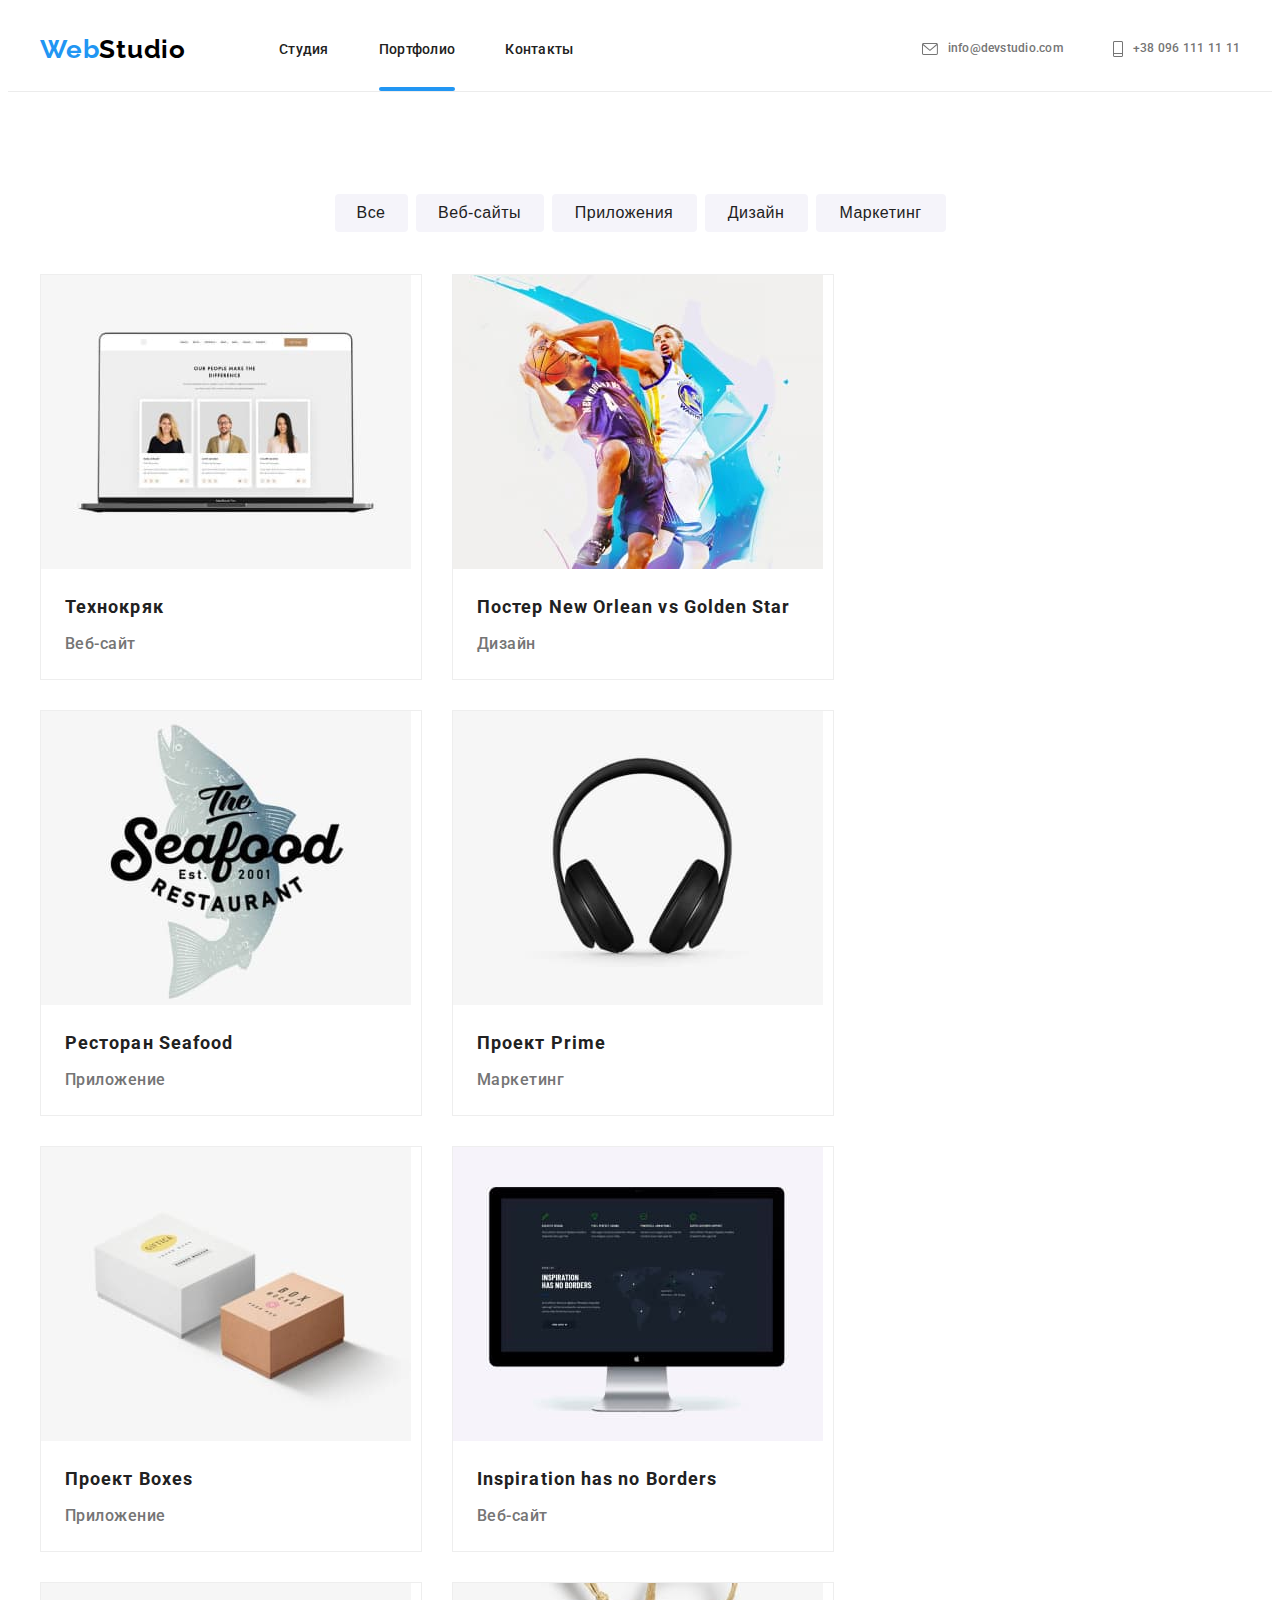
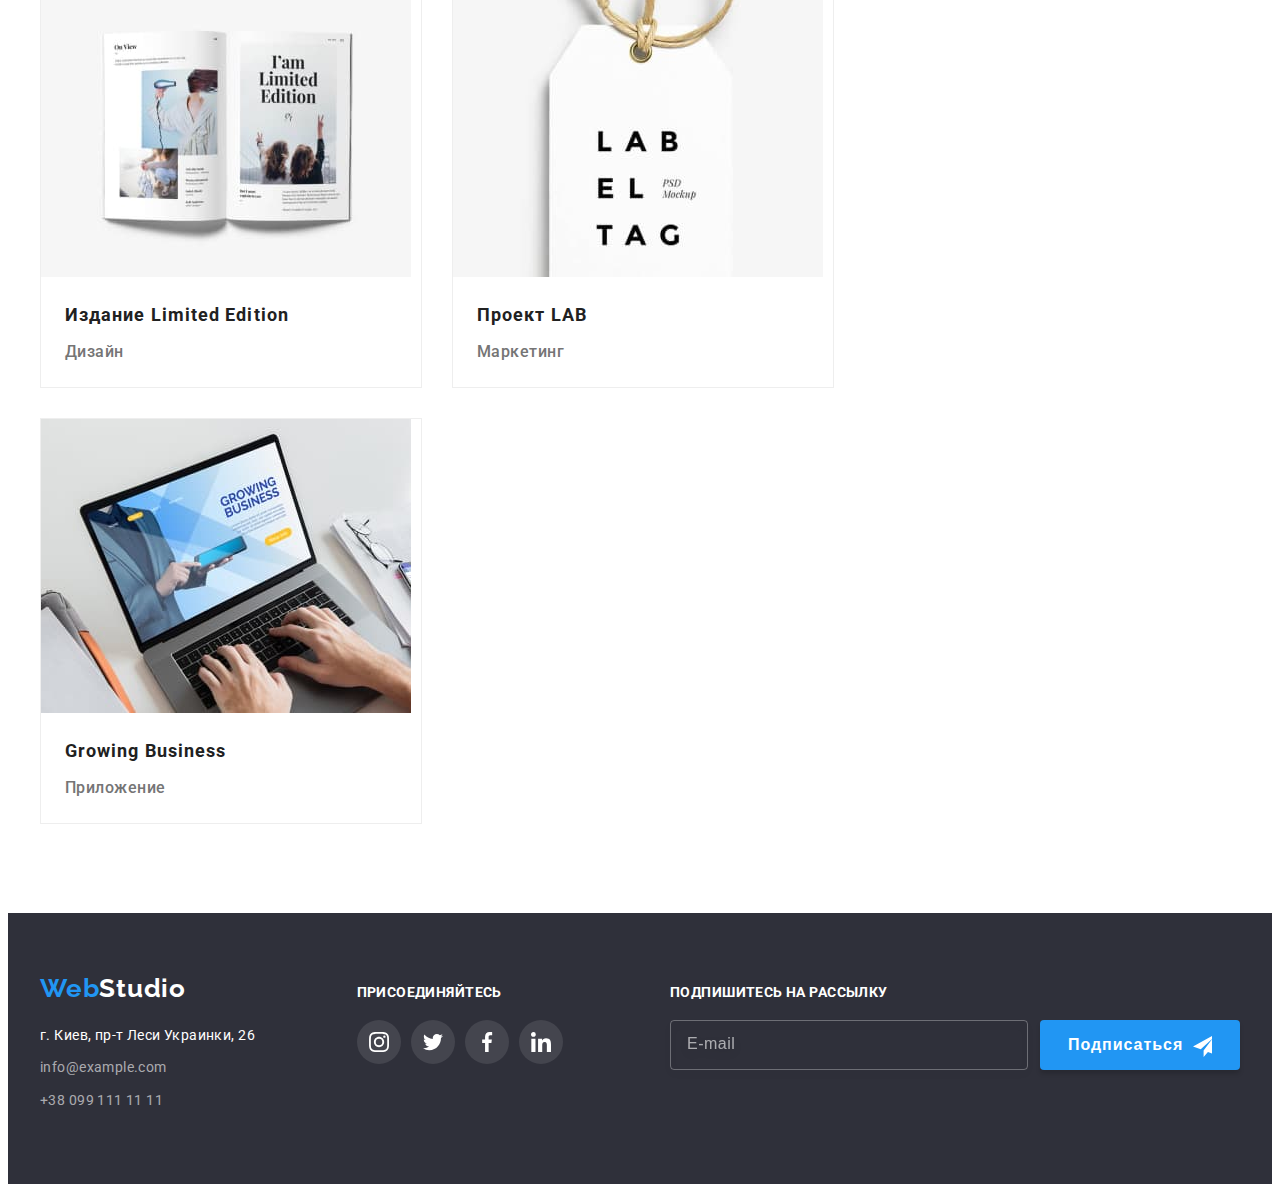
==== commit 94a3f44c: "work on bugs portfolio" ====
--- a/portfolio.html
+++ b/portfolio.html
@@ -484,7 +484,7 @@
 
  <!-- footer -->
     <footer class="footer">
-        <div class="container">
+        <div class="container footer-wrapper">
             <div class="footer-contacts">
                 <div class="logo">
                     <a href="#" class="webstudio-logo-footer">Web<span class="webstudio-white">Studio</span></a>
